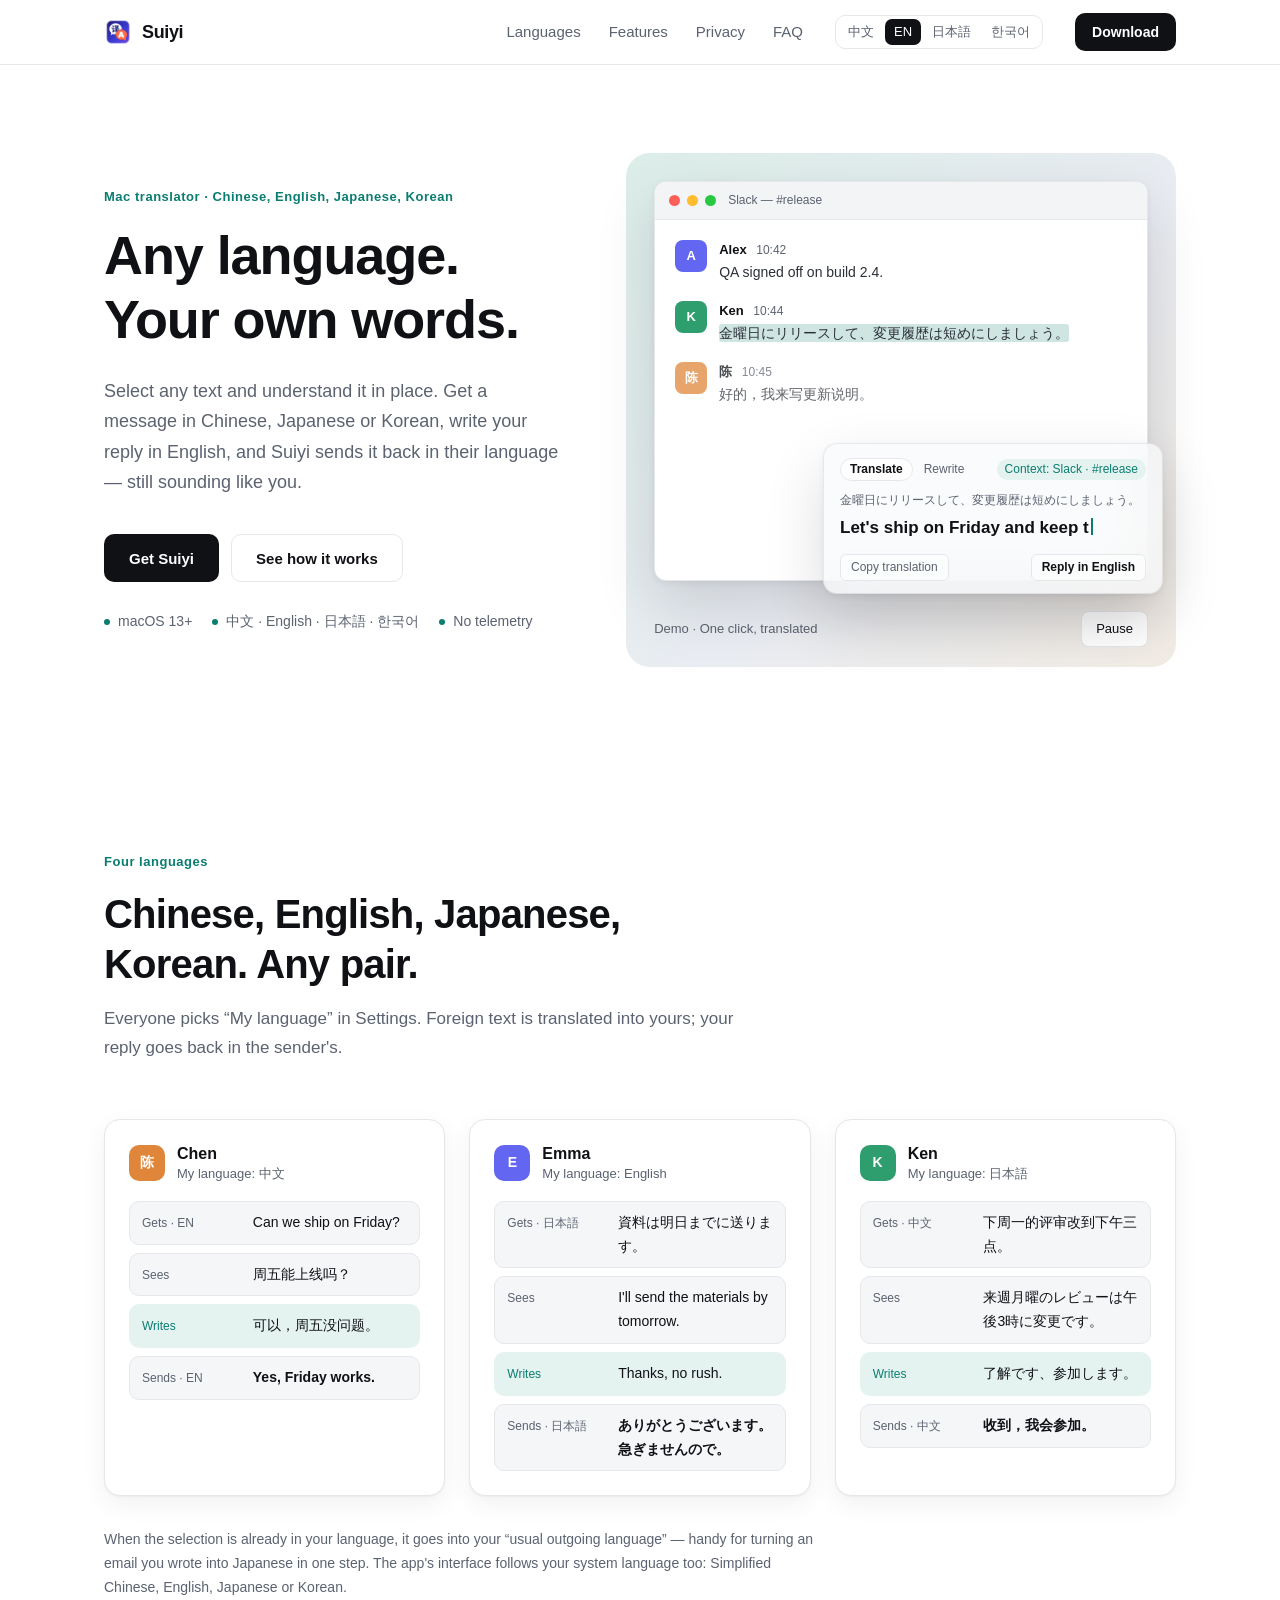
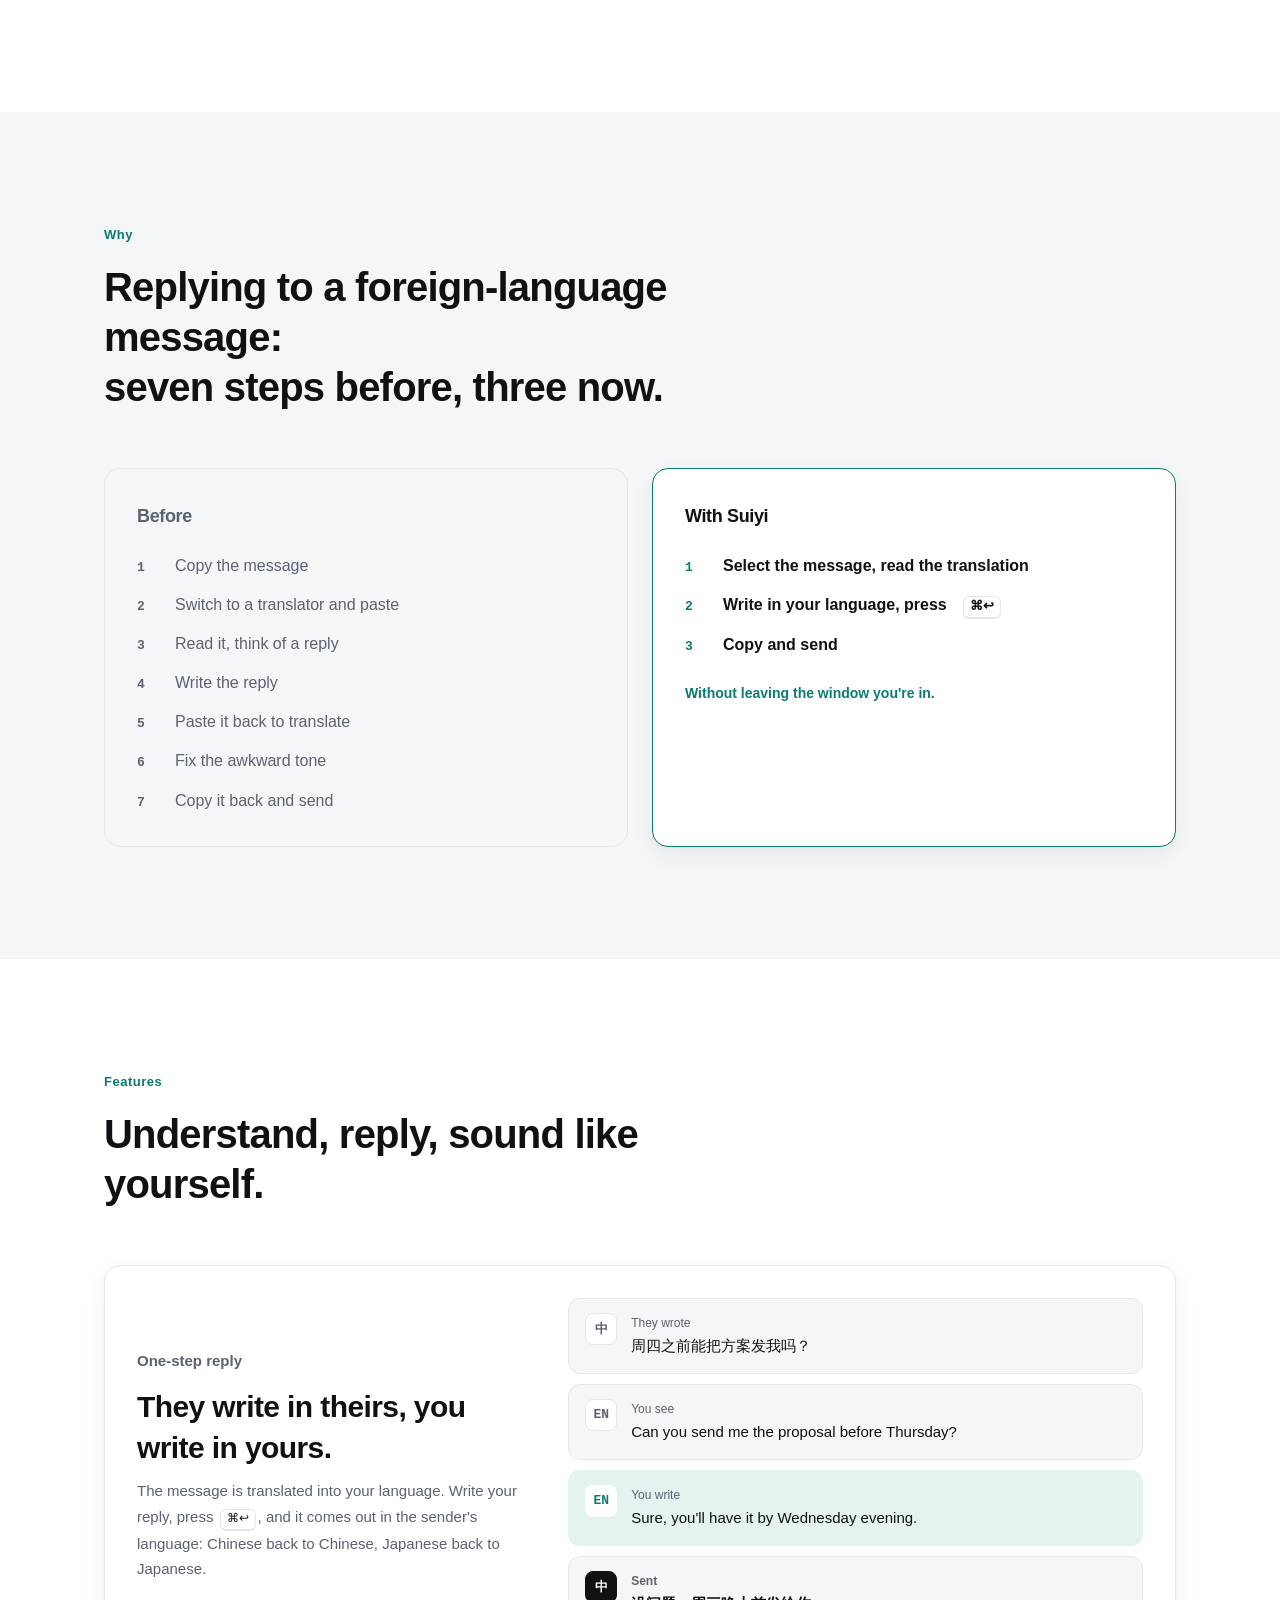
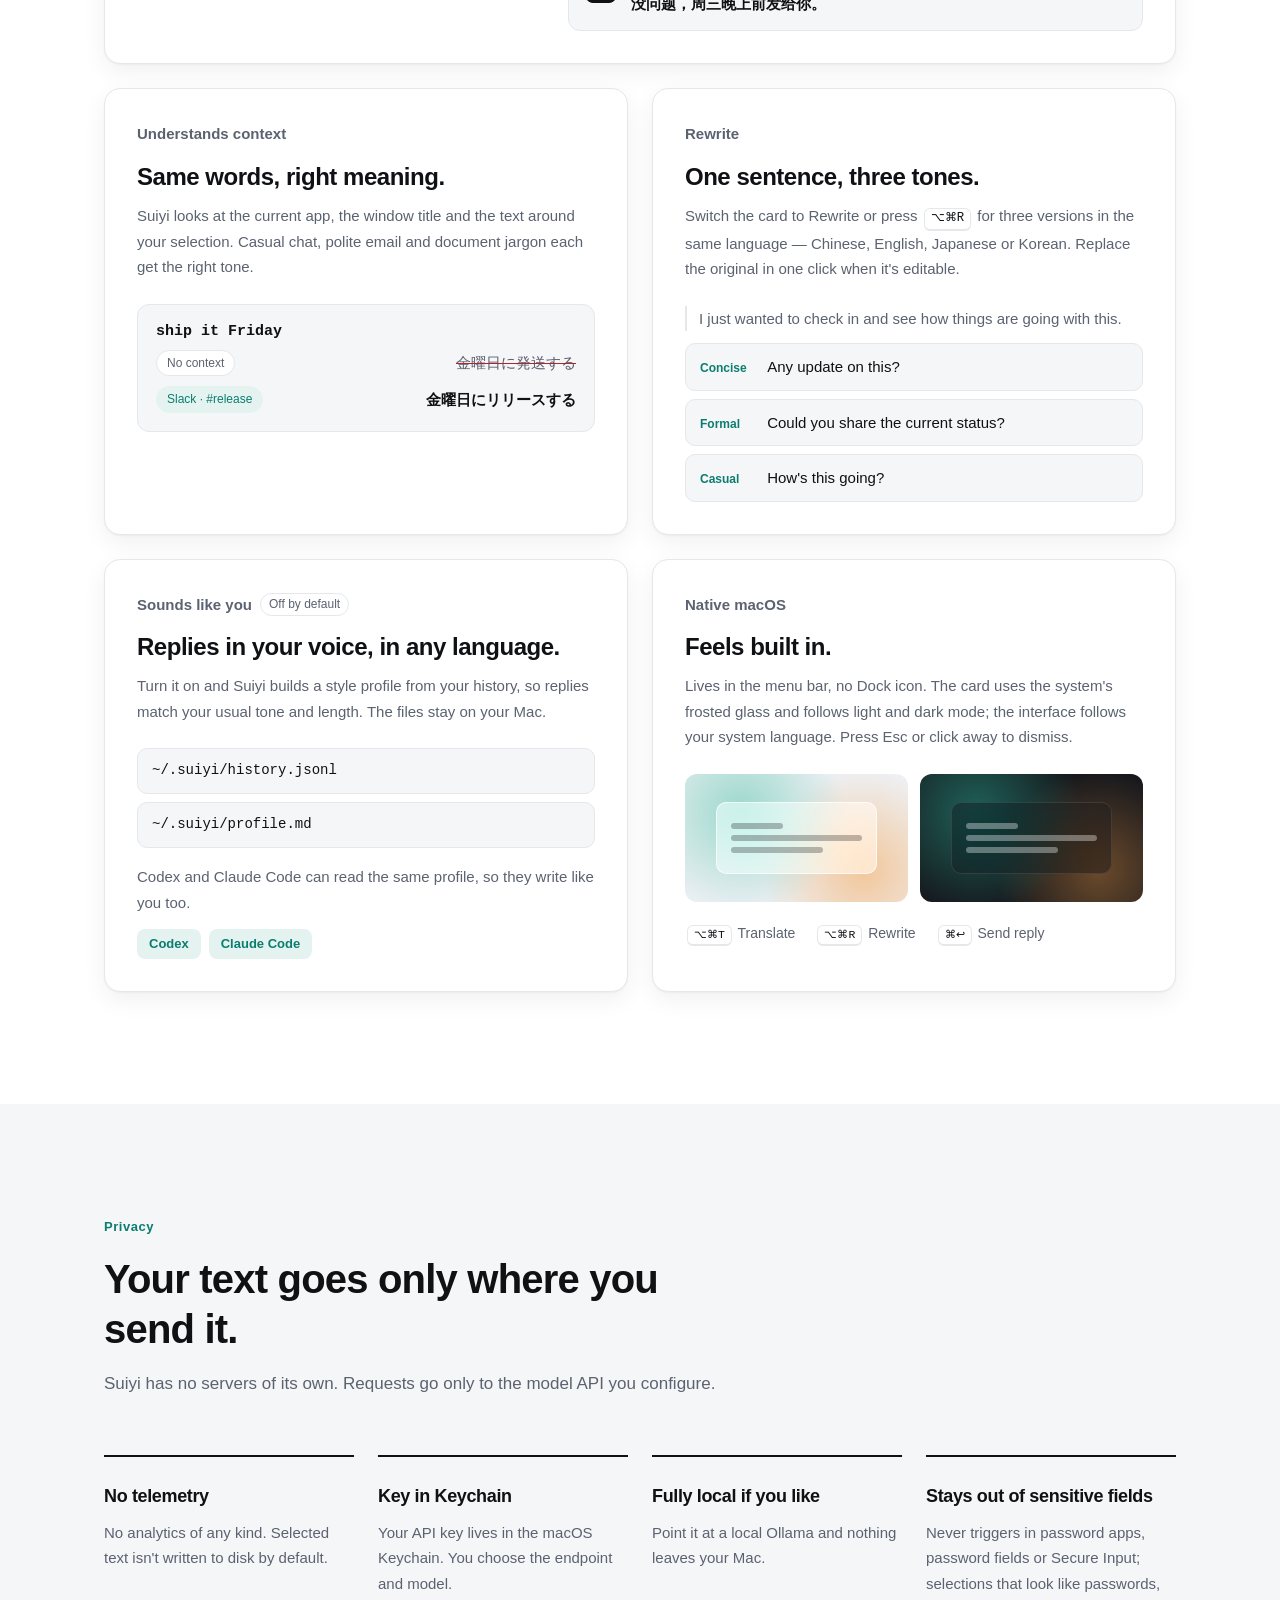
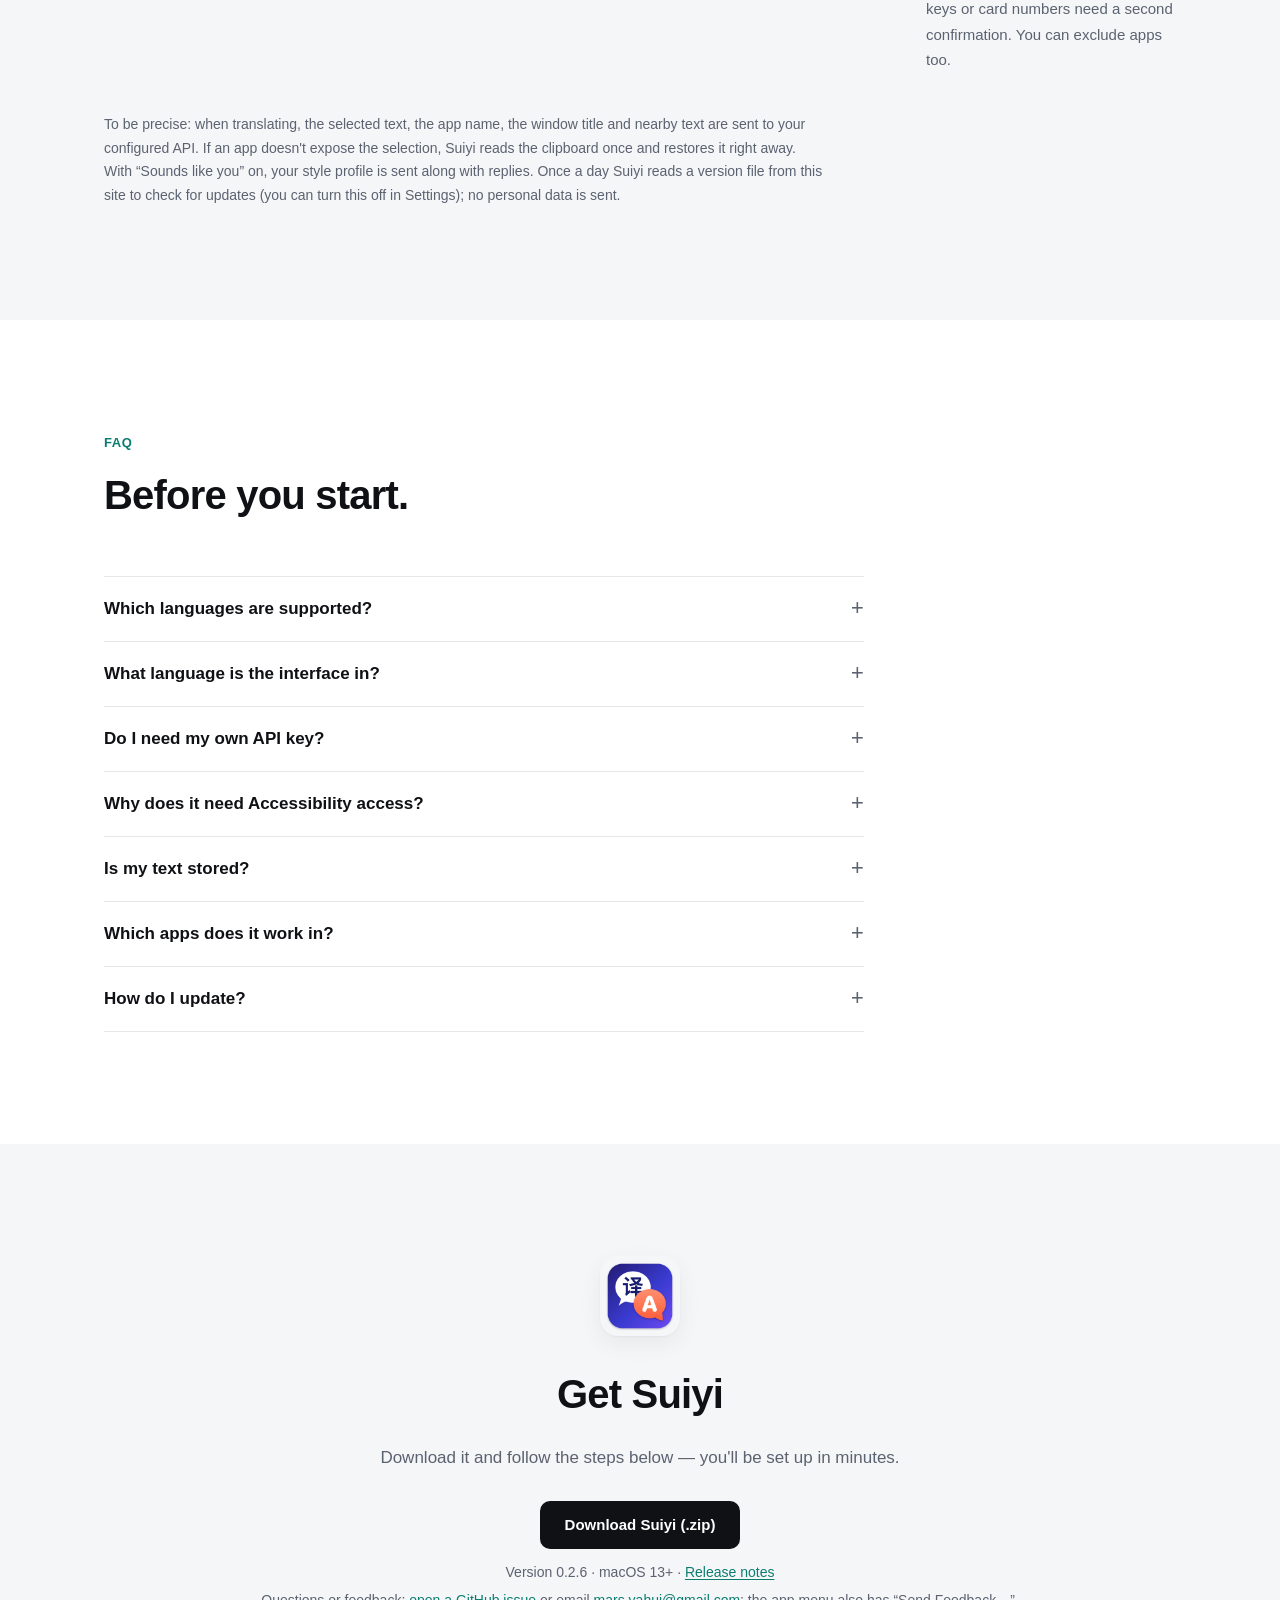
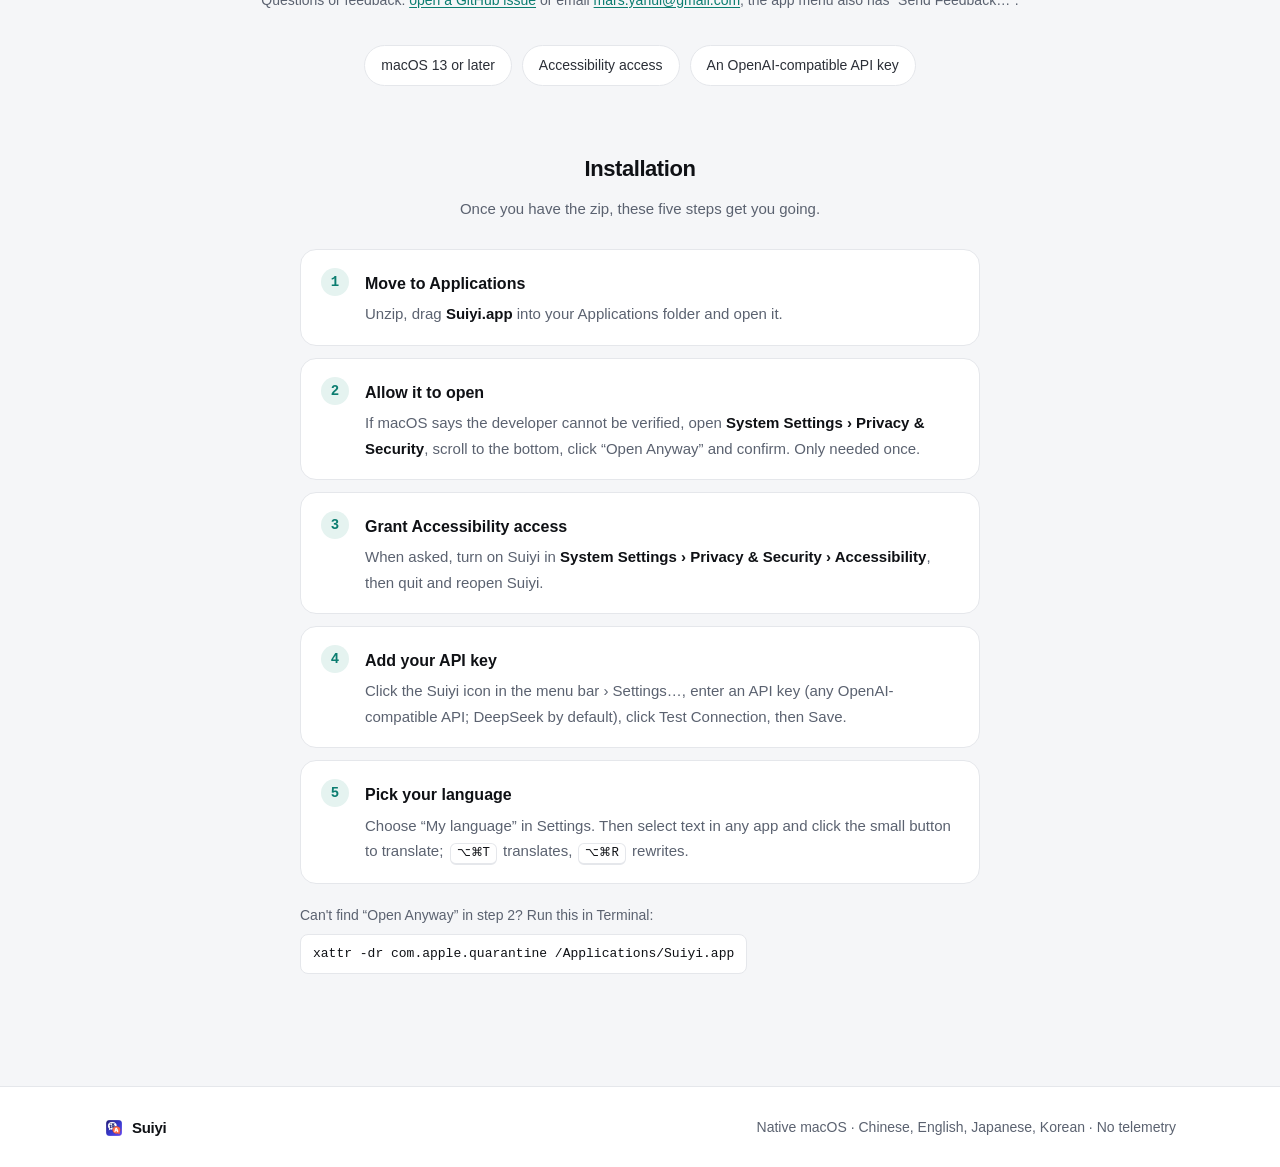
==== index.html @ 26861d2a "Merge pull request #13 from mars16881688/release-0.2.6 官网与 latest.json 更新到 0.2.6" ====
<!doctype html>
<html lang="zh-CN">
<head>
  <meta charset="utf-8">
  <meta name="viewport" content="width=device-width, initial-scale=1">
  <script>
    // 首次访问按浏览器语言跳转；手动选过语言后不再跳转。
    (function () {
      try {
        if (localStorage.getItem('suiyi-lang')) return;
        var lang = ((navigator.languages && navigator.languages[0]) || navigator.language || '').toLowerCase();
        if (!lang || lang.indexOf('zh') === 0) return;
        location.replace(lang.indexOf('ja') === 0 ? 'ja/' : lang.indexOf('ko') === 0 ? 'ko/' : 'en/');
      } catch (e) {}
    })();
  </script>
  <meta name="color-scheme" content="light dark">
  <meta name="theme-color" content="#ffffff" media="(prefers-color-scheme: light)">
  <meta name="theme-color" content="#0c0d10" media="(prefers-color-scheme: dark)">
  <title>随译 — Mac 全局翻译助手，中英日韩互译</title>
  <meta name="description" content="随译是 Mac 全局翻译助手，住在菜单栏。中英日韩任意两两互译：选中任何文字就地看懂；收到外语消息，用母语写回复，译回对方的语言，语气像你。无遥测。">
  <link rel="alternate" hreflang="zh-CN" href="https://mars16881688.github.io/fanyi-site/">
  <link rel="alternate" hreflang="en" href="https://mars16881688.github.io/fanyi-site/en/">
  <link rel="alternate" hreflang="ja" href="https://mars16881688.github.io/fanyi-site/ja/">
  <link rel="alternate" hreflang="ko" href="https://mars16881688.github.io/fanyi-site/ko/">
  <link rel="alternate" hreflang="x-default" href="https://mars16881688.github.io/fanyi-site/">
  <meta property="og:type" content="website">
  <meta property="og:locale" content="zh_CN">
  <meta property="og:title" content="随译 — Mac 全局翻译助手">
  <meta property="og:description" content="中英日韩两两互译。用母语读，用母语回，语气像你。原生 macOS，无遥测。">
  <meta property="og:url" content="https://mars16881688.github.io/fanyi-site/">
  <meta property="og:image" content="https://mars16881688.github.io/fanyi-site/assets/icon-512.png">
  <link rel="icon" type="image/png" href="assets/favicon-64.png">
  <link rel="apple-touch-icon" href="assets/apple-touch-icon.png">
  <link rel="stylesheet" href="styles.css">
  <script src="main.js" defer></script>
</head>
<body>
  <a class="skip-link" href="#main">跳到正文</a>

  <header class="site-header">
    <nav class="container nav" aria-label="主导航">
      <a class="brand" href="#top"><img src="assets/favicon-64.png" width="28" height="28" alt=""><span>随译</span></a>
      <div class="nav-links">
        <a href="#languages">语言</a>
        <a href="#features">功能</a>
        <a href="#privacy">隐私</a>
        <a href="#faq">问答</a>
      </div>
      <div class="lang-switch" aria-label="语言">
        <a href="./" lang="zh-CN" data-lang="zh" aria-current="page">中文</a>
        <a href="en/" lang="en" data-lang="en">EN</a>
        <a href="ja/" lang="ja" data-lang="ja">日本語</a>
        <a href="ko/" lang="ko" data-lang="ko">한국어</a>
      </div>
      <a class="btn btn-primary btn-sm" href="#get">下载</a>
    </nav>
  </header>

  <main id="main">
    <!-- 首屏 -->
    <section class="hero" id="top" aria-labelledby="hero-title">
      <div class="container hero-grid">
        <div class="hero-copy">
          <p class="eyebrow">Mac 全局翻译助手 · 中英日韩互译</p>
          <h1 id="hero-title"><span class="line">外语的工作，</span><span class="line">用母语完成。</span></h1>
          <p class="lede">选中任何文字，就地看懂。收到英文或日文消息，用中文写回复，随译译回对方的语言，语气还像你。</p>
          <div class="hero-actions">
            <a class="btn btn-primary" href="#get">获取随译</a>
            <a class="btn btn-ghost" href="#languages">看看怎么互译</a>
          </div>
          <ul class="hero-meta" aria-label="基本信息">
            <li>macOS 13+</li>
            <li>中文 · English · 日本語 · 한국어</li>
            <li>无遥测</li>
          </ul>
        </div>

        <figure class="hero-visual">
          <div class="mac" id="demo" data-stage="4" role="img"
               data-status="示意动画" data-static="示意图" data-pause="暂停" data-play="播放"
               data-pause-label="暂停示意动画" data-play-label="播放示意动画"
               data-stages="选中前|选中英文句子|出现随译按钮|点一下，直接翻译|完成"
               aria-label="示意：在 Slack 里选中英文句子 Let's ship it Friday，旁边出现随译按钮，弹出毛玻璃窗口，参考 #release 频道上下文，译为「周五上线吧，更新日志写短一点。」">
            <div class="mac-bar" aria-hidden="true">
              <span class="lights"><i></i><i></i><i></i></span>
              <span class="mac-title">Slack — #release</span>
            </div>
            <div class="mac-body" aria-hidden="true">
              <div class="msg">
                <span class="avatar a1">A</span>
                <div><p class="msg-name">Alex <time>10:42</time></p><p>QA signed off on build 2.4.</p></div>
              </div>
              <div class="msg">
                <span class="avatar a2">J</span>
                <div><p class="msg-name">Jordan <time>10:44</time></p><p><mark class="sel">Let's ship it Friday and keep the changelog short.</mark></p></div>
              </div>
              <div class="msg msg-faint">
                <span class="avatar a3">K</span>
                <div><p class="msg-name">Ken <time>10:45</time></p><p>了解です。リリースノートを書きます。</p></div>
              </div>

              <div class="pill"><span class="pill-mark"><svg viewBox="0 0 16 16" width="13" height="13" aria-hidden="true"><path d="M3 3.5h10a1.5 1.5 0 0 1 1.5 1.5v5A1.5 1.5 0 0 1 13 11.5H8l-3 2.5v-2.5H3A1.5 1.5 0 0 1 1.5 10V5A1.5 1.5 0 0 1 3 3.5Z" fill="currentColor"/></svg></span></div>

              <div class="pop">
                <div class="pop-head">
                  <span class="pop-tabs"><b>翻译</b><span>改写</span></span>
                  <span class="pop-ctx">参考：Slack · #release</span>
                </div>
                <p class="pop-src">Let's ship it Friday and keep the changelog short.</p>
                <p class="pop-out"><span id="demo-text">周五上线吧，更新日志写短一点。</span><span class="caret"></span></p>
                <div class="pop-actions"><span>复制译文</span><span class="pop-reply">用中文回复</span></div>
              </div>
            </div>
          </div>
          <figcaption class="demo-bar">
            <span class="demo-status" id="demo-status">示意动画</span>
            <button class="demo-toggle" id="demo-toggle" type="button" hidden>暂停</button>
          </figcaption>
        </figure>
      </div>
    </section>

    <!-- 语言 -->
    <section class="section" id="languages" aria-labelledby="languages-title">
      <div class="container">
        <div class="section-head">
          <p class="eyebrow">四种语言</p>
          <h2 id="languages-title">中英日韩，两两互译。</h2>
          <p class="section-sub">每个人在设置里选「我的语言」。外语一律译成你的语言；回复时，再译回对方的语言。</p>
        </div>
        <ul class="people">
          <li class="person">
            <div class="person-head"><span class="avatar a2">陈</span><div><p class="person-name">陈</p><p class="person-lang">我的语言：中文</p></div></div>
            <ol class="flow-list">
              <li><span class="k">收到 · EN</span><span class="v" lang="en">Can we ship on Friday?</span></li>
              <li><span class="k">看到</span><span class="v">周五能上线吗？</span></li>
              <li class="mine"><span class="k">我写</span><span class="v">可以，周五没问题。</span></li>
              <li class="out"><span class="k">发出 · EN</span><span class="v" lang="en">Yes, Friday works.</span></li>
            </ol>
          </li>
          <li class="person">
            <div class="person-head"><span class="avatar a1">E</span><div><p class="person-name">Emma</p><p class="person-lang">我的语言：English</p></div></div>
            <ol class="flow-list">
              <li><span class="k">收到 · 日本語</span><span class="v" lang="ja">資料は明日までに送ります。</span></li>
              <li><span class="k">看到</span><span class="v" lang="en">I'll send the materials by tomorrow.</span></li>
              <li class="mine"><span class="k">我写</span><span class="v" lang="en">Thanks, no rush.</span></li>
              <li class="out"><span class="k">发出 · 日本語</span><span class="v" lang="ja">ありがとうございます。急ぎませんので。</span></li>
            </ol>
          </li>
          <li class="person">
            <div class="person-head"><span class="avatar a3">K</span><div><p class="person-name">Ken</p><p class="person-lang">我的语言：日本語</p></div></div>
            <ol class="flow-list">
              <li><span class="k">收到 · 中文</span><span class="v">下周一的评审改到下午三点。</span></li>
              <li><span class="k">看到</span><span class="v" lang="ja">来週月曜のレビューは午後3時に変更です。</span></li>
              <li class="mine"><span class="k">我写</span><span class="v" lang="ja">了解です、参加します。</span></li>
              <li class="out"><span class="k">发出 · 中文</span><span class="v">收到，我会参加。</span></li>
            </ol>
          </li>
        </ul>
        <p class="fineprint">选中的已经是你的语言时，译成你的「常用对外语言」，比如中文写好的邮件一键译成英文。界面同样跟随系统，支持简体中文、English、日本語、한국어。</p>
      </div>
    </section>

    <!-- 为什么：前后对比 -->
    <section class="section section-alt" id="why" aria-labelledby="why-title">
      <div class="container">
        <div class="section-head">
          <p class="eyebrow">为什么</p>
          <h2 id="why-title">回一条外语消息，<br>以前七步，现在三步。</h2>
        </div>
        <div class="compare">
          <div class="compare-col compare-before">
            <h3>以前</h3>
            <ol>
              <li>复制原文</li>
              <li>切到翻译网页，粘贴</li>
              <li>读译文，想怎么回</li>
              <li>写好中文</li>
              <li>再贴进去译成对方的语言</li>
              <li>改掉生硬的语气</li>
              <li>复制回去，发送</li>
            </ol>
          </div>
          <div class="compare-col compare-after">
            <h3>用随译</h3>
            <ol>
              <li>选中原文，读译文</li>
              <li>用中文写回复，按 <kbd>⌘↩</kbd></li>
              <li>复制，发送</li>
            </ol>
            <p class="compare-note">全程不离开当前窗口。</p>
          </div>
        </div>
      </div>
    </section>

    <!-- 功能 -->
    <section class="section" id="features" aria-labelledby="features-title">
      <div class="container">
        <div class="section-head">
          <p class="eyebrow">功能</p>
          <h2 id="features-title">看懂、回复、写得像你。</h2>
        </div>

        <!-- 一键回复 -->
        <article class="feature feature-wide">
          <div class="feature-text">
            <p class="tag">一键回复</p>
            <h3>对方写外语，你写中文。</h3>
            <p>外语消息先译成中文。你用中文写回复，按 <kbd>⌘↩</kbd>，译回对方的语言：英文消息回英文，日文消息回日文。</p>
          </div>
          <div class="reply-flow" aria-label="一键回复流程示例">
            <div class="rf-row"><span class="rf-lang">JA</span><p><span class="rf-label">对方</span><span lang="ja">明日の打ち合わせ、15時からに変更できますか？</span></p></div>
            <div class="rf-row"><span class="rf-lang">中</span><p><span class="rf-label">译文</span>明天的会可以改到下午三点吗？</p></div>
            <div class="rf-row rf-me"><span class="rf-lang">中</span><p><span class="rf-label">我写</span>可以，三点见。</p></div>
            <div class="rf-row rf-out"><span class="rf-lang">JA</span><p><span class="rf-label">发出</span><span lang="ja">大丈夫です。15時にお会いしましょう。</span></p></div>
          </div>
        </article>

        <div class="feature-grid">
          <!-- 上下文 -->
          <article class="feature">
            <p class="tag">懂上下文</p>
            <h3>同一个词，按场景译。</h3>
            <p>翻译时参考当前 App、窗口标题和选中文字前后的内容。聊天里的口语、邮件里的客套、文档里的术语，各按各的译。</p>
            <div class="ctx" aria-label="上下文翻译示例">
              <p class="ctx-src">ship it Friday</p>
              <div class="ctx-row"><span class="ctx-chip">无上下文</span><span class="ctx-bad">周五把它运走</span></div>
              <div class="ctx-row"><span class="ctx-chip ctx-on">Slack · #release</span><span class="ctx-good">周五上线</span></div>
            </div>
          </article>

          <!-- 改写 -->
          <article class="feature">
            <p class="tag">改写</p>
            <h3>一句话，三种口吻。</h3>
            <p>在卡片顶部切到「改写」或按 <kbd>⌥⌘R</kbd>，同语言给出三个版本，中英日韩都行。原文可编辑时，一键替换。</p>
            <p class="rw-src">我想问一下这个事情现在进展怎么样了。</p>
            <ul class="rewrite" aria-label="三个改写版本">
              <li><span>简洁</span>这件事进展如何？</li>
              <li><span>正式</span>请问该事项目前进展如何？</li>
              <li><span>口语</span>那件事现在咋样了？</li>
            </ul>
          </article>

          <!-- 个人风格 -->
          <article class="feature">
            <p class="tag">像你写的 <span class="badge">默认关闭</span></p>
            <h3>发出去的回复，也是你的口吻。</h3>
            <p>主动开启后，随译从你的历史里整理出一份风格档案，回复贴近你平时的语气和长度。文件只存在本机。</p>
            <div class="files" aria-label="本机文件">
              <code>~/.suiyi/history.jsonl</code>
              <code>~/.suiyi/profile.md</code>
            </div>
            <p class="agents-note">Codex 和 Claude Code 也能读取这份档案，代你写作时同样像你。</p>
            <div class="agents"><span>Codex</span><span>Claude Code</span></div>
          </article>

          <!-- 原生 -->
          <article class="feature">
            <p class="tag">原生 macOS</p>
            <h3>像系统自带的一样。</h3>
            <p>只住在菜单栏，没有 Dock 图标。弹窗用系统毛玻璃，跟随浅色、深色；界面跟随系统语言。不用时按 Esc 或点外面就收起。</p>
            <div class="glass-duo" aria-hidden="true">
              <div class="glass-sample gs-light"><div class="gs-card"><i></i><i></i><i></i></div></div>
              <div class="glass-sample gs-dark"><div class="gs-card"><i></i><i></i><i></i></div></div>
            </div>
            <ul class="keys" aria-label="快捷键">
              <li><kbd>⌥⌘T</kbd> 翻译</li>
              <li><kbd>⌥⌘R</kbd> 改写</li>
              <li><kbd>⌘↩</kbd> 生成回复</li>
            </ul>
          </article>
        </div>
      </div>
    </section>

    <!-- 隐私 -->
    <section class="section section-alt" id="privacy" aria-labelledby="privacy-title">
      <div class="container">
        <div class="section-head">
          <p class="eyebrow">隐私</p>
          <h2 id="privacy-title">你的文字，只去你选的地方。</h2>
          <p class="section-sub">随译没有自己的服务器。请求只发往你配置的模型接口。</p>
        </div>
        <ul class="privacy">
          <li><h3>无遥测</h3><p>不收集任何统计数据。默认不把选中文字写入磁盘。</p></li>
          <li><h3>Key 在钥匙串</h3><p>API Key 存在 macOS 钥匙串，接口和模型由你决定。</p></li>
          <li><h3>可以全在本机</h3><p>接本地 Ollama，请求不出你的 Mac。</p></li>
          <li><h3>敏感处不触发</h3><p>密码类应用、密码框和安全输入状态下不弹出；选中内容像密码、密钥或卡号时，要再确认一次才发送。也可按 App 排除。</p></li>
        </ul>
        <p class="fineprint">说清楚：翻译时，选中文字、当前 App 名、窗口标题和附近文字会发送到你配置的接口。少数 App 不提供选中文字时，随译会临时读一次剪贴板，随即恢复原内容。开启「像你写的」后，风格档案会随回复请求一起发送。随译每天读取一次本站的版本文件来检查更新（可在设置里关闭），不发送任何个人数据。</p>
      </div>
    </section>

    <!-- 问答 -->
    <section class="section" id="faq" aria-labelledby="faq-title">
      <div class="container">
        <div class="section-head">
          <p class="eyebrow">问答</p>
          <h2 id="faq-title">用之前，你可能想知道。</h2>
        </div>
        <div class="faq">
          <details>
            <summary>支持哪些语言？</summary>
            <p>中文、英文、日文、韩文任意两两互译。在设置里选「我的语言」：外语译成你的语言，你的语言译成「常用对外语言」，回复译回对方的语言。法文、德文等其他语言也能译成你的语言。</p>
          </details>
          <details>
            <summary>界面是什么语言？</summary>
            <p>跟随 macOS 系统语言，支持简体中文、English、日本語、한국어；其他系统语言显示英文。</p>
          </details>
          <details>
            <summary>需要自己的 API Key 吗？</summary>
            <p>需要。任何 OpenAI 兼容接口都行，默认 DeepSeek，也可以用 OpenAI、OpenRouter 或本地 Ollama。调用费用由你的服务商按量收取。</p>
          </details>
          <details>
            <summary>为什么要辅助功能权限？</summary>
            <p>读取你选中的文字、把改写结果替换回原位置，都需要这个 macOS 系统权限。没有它，随译无法工作。</p>
          </details>
          <details>
            <summary>我的文字会被保存吗？</summary>
            <p>默认不会。只有主动开启「像你写的」，历史和风格档案才会保存在本机 <code>~/.suiyi</code>，随时可以删除。</p>
          </details>
          <details>
            <summary>哪些 App 里能用？</summary>
            <p>大多数能选中文字的 App 都能用，包括浏览器、Slack、钉钉和邮件。终端和代码编辑器里常有密钥，默认不启用，需要时在 设置 › 安全 中打开。不想触发的 App 可以在设置里排除。</p>
          </details>
          <details>
            <summary>怎么更新？</summary>
            <p>有新版本时随译会提示，点「立即更新」即可：自动下载、校验签名后替换并重新打开，设置和授权都会保留。也可以在菜单里点「检查更新…」。0.2.4 及更早的版本需要先手动下载一次 0.2.5。</p>
          </details>
        </div>
      </div>
    </section>

    <!-- 获取 -->
    <section class="section section-alt get" id="get" aria-labelledby="get-title">
      <div class="container get-inner">
        <img class="get-icon" src="assets/icon-512.png" width="80" height="80" alt="随译应用图标">
        <h2 id="get-title">获取随译</h2>
        <p class="section-sub">下载后照下面的步骤安装，几分钟就能用上。</p>
        <a class="btn btn-primary get-mail" href="https://github.com/mars16881688/fanyi-site/releases/latest/download/Suiyi.zip">下载随译（.zip）</a>
        <p class="get-meta">版本 0.2.6 · macOS 13+ · <a href="https://github.com/mars16881688/fanyi-site/releases/latest">更新说明</a></p>
        <p class="get-meta">问题和建议：<a href="https://github.com/mars16881688/fanyi-site/issues/new?template=feedback.md">在 GitHub 提交反馈</a> 或发邮件 <a href="mailto:mars.yahui@gmail.com?subject=%E9%9A%8F%E8%AF%91%E5%8F%8D%E9%A6%88">mars.yahui@gmail.com</a>；App 菜单里也有「反馈…」。</p>
        <ul class="reqs" aria-label="使用要求">
          <li>macOS 13 或更高</li>
          <li>授予辅助功能权限</li>
          <li>自备 OpenAI 兼容 API Key</li>
        </ul>
        <div class="install" id="install">
          <h3>安装步骤</h3>
          <p class="install-sub">下载压缩包后，照着做一遍就能用。</p>
          <ol class="install-steps">
            <li><span class="step-n">1</span><div><h4>拖进「应用程序」</h4><p>解压后把 <b>Suiyi.app</b> 拖进「应用程序」文件夹，双击打开。</p></div></li>
            <li><span class="step-n">2</span><div><h4>允许打开</h4><p>系统提示「无法验证开发者」时，打开 <b>系统设置 › 隐私与安全性</b>，滚动到底部点「仍要打开」，再确认一次。只需做一次。</p></div></li>
            <li><span class="step-n">3</span><div><h4>授予辅助功能权限</h4><p>按提示打开 <b>系统设置 › 隐私与安全性 › 辅助功能</b> 里的「随译」，然后退出随译再打开一次。</p></div></li>
            <li><span class="step-n">4</span><div><h4>填写 API Key</h4><p>点菜单栏的随译图标 › 设置…，填写 API Key（任意 OpenAI 兼容接口，默认 DeepSeek），点「测试连接」，再点「保存」。</p></div></li>
            <li><span class="step-n">5</span><div><h4>选择我的语言</h4><p>在设置里选「我的语言」。之后在任何 App 里选中文字，点旁边的小按钮即可翻译；<kbd>⌥⌘T</kbd> 翻译，<kbd>⌥⌘R</kbd> 改写。</p></div></li>
          </ol>
          <p class="install-fallback">第 2 步找不到「仍要打开」？在「终端」运行：<br><code>xattr -dr com.apple.quarantine /Applications/Suiyi.app</code></p>
        </div>
      </div>
    </section>
  </main>

  <footer class="site-footer">
    <div class="container footer-inner">
      <span class="brand brand-sm"><img src="assets/favicon-64.png" width="20" height="20" alt="">随译</span>
      <span>原生 macOS · 中英日韩互译 · 无遥测</span>
    </div>
  </footer>
</body>
</html>
---- styles.css ----
/* ---------- Tokens ---------- */
:root {
  --bg: #ffffff;
  --bg-alt: #f5f6f8;
  --card: #ffffff;
  --ink: #0f1115;
  --text: #2b2f37;
  --muted: #5b6270;
  --line: #e5e7eb;
  --accent: #0b7d70;
  --accent-ink: #ffffff;
  --accent-soft: #e5f3f0;
  --mark: rgba(11, 125, 112, 0.2);
  --danger: #b4232c;
  --shadow: 0 1px 2px rgba(15, 17, 21, 0.04), 0 8px 24px rgba(15, 17, 21, 0.06);
  --shadow-lg: 0 2px 6px rgba(15, 17, 21, 0.06), 0 24px 60px rgba(15, 17, 21, 0.14);

  /* 演示窗口 */
  --win: #ffffff;
  --win-bar: #f3f4f6;
  --wall: linear-gradient(135deg, #dceee9 0%, #e9ecf2 55%, #f1ebe3 100%);
  --glass: rgba(248, 249, 251, 0.7);
  --glass-line: rgba(15, 17, 21, 0.08);

  --radius: 16px;
  --font: -apple-system, BlinkMacSystemFont, "SF Pro Text", "PingFang SC", "Hiragino Sans GB", "Microsoft YaHei", "Noto Sans SC", sans-serif;
  --mono: "SF Mono", ui-monospace, Menlo, Consolas, monospace;
  color-scheme: light dark;
}

@media (prefers-color-scheme: dark) {
  :root {
    --bg: #0c0d10;
    --bg-alt: #121419;
    --card: #16181d;
    --ink: #f4f5f7;
    --text: #d6d9df;
    --muted: #9ba2ae;
    --line: #262a31;
    --accent: #36c7b1;
    --accent-ink: #04201c;
    --accent-soft: rgba(54, 199, 177, 0.12);
    --mark: rgba(54, 199, 177, 0.28);
    --danger: #ff8a8f;
    --shadow: 0 1px 2px rgba(0, 0, 0, 0.3), 0 8px 24px rgba(0, 0, 0, 0.25);
    --shadow-lg: 0 2px 6px rgba(0, 0, 0, 0.4), 0 24px 60px rgba(0, 0, 0, 0.5);

    --win: #1b1d22;
    --win-bar: #23262c;
    --wall: linear-gradient(135deg, #0f2a27 0%, #171a22 55%, #251f1a 100%);
    --glass: rgba(40, 43, 50, 0.66);
    --glass-line: rgba(255, 255, 255, 0.12);
  }
}

/* ---------- Base ---------- */
*, *::before, *::after { box-sizing: border-box; }
html { scroll-behavior: smooth; scroll-padding-top: 72px; -webkit-text-size-adjust: 100%; }
body {
  margin: 0;
  font: 16px/1.7 var(--font);
  color: var(--text);
  background: var(--bg);
  -webkit-font-smoothing: antialiased;
}
h1, h2, h3, p, figure, ul, ol { margin: 0; }
ul, ol { padding: 0; list-style: none; }
img { display: block; max-width: 100%; height: auto; }
a { color: inherit; text-decoration: none; }
h1, h2, h3 { color: var(--ink); font-weight: 700; letter-spacing: -0.02em; }
code, kbd { font-family: var(--mono); }
kbd {
  display: inline-block;
  font-size: 0.82em;
  line-height: 1.4;
  padding: 1px 6px;
  margin: 0 2px;
  border: 1px solid var(--line);
  border-bottom-width: 2px;
  border-radius: 6px;
  background: var(--card);
  color: var(--ink);
  white-space: nowrap;
}
:focus-visible { outline: 2px solid var(--accent); outline-offset: 3px; border-radius: 6px; }

.container { width: 100%; max-width: 1120px; margin: 0 auto; padding: 0 24px; }
.skip-link {
  position: absolute; left: 16px; top: -60px; z-index: 100;
  padding: 8px 16px; border-radius: 8px;
  background: var(--ink); color: var(--bg);
}
.skip-link:focus { top: 12px; }

.eyebrow {
  font-size: 13px; font-weight: 600; letter-spacing: 0.04em;
  color: var(--accent); margin-bottom: 16px;
}

/* ---------- Buttons ---------- */
.btn {
  display: inline-flex; align-items: center; justify-content: center;
  min-height: 48px; padding: 0 24px;
  border-radius: 10px; border: 1px solid transparent;
  font-size: 15px; font-weight: 600; line-height: 1;
  transition: background-color .15s, border-color .15s, color .15s;
}
.btn-sm { min-height: 38px; padding: 0 16px; font-size: 14px; }
.btn-primary { background: var(--ink); color: var(--bg); }
.btn-primary:hover { background: var(--accent); color: var(--accent-ink); }
.btn-ghost { border-color: var(--line); color: var(--ink); background: var(--card); }
.btn-ghost:hover { border-color: var(--muted); }

/* ---------- Header ---------- */
.site-header {
  position: sticky; top: 0; z-index: 50;
  background: color-mix(in srgb, var(--bg) 82%, transparent);
  -webkit-backdrop-filter: saturate(180%) blur(16px);
  backdrop-filter: saturate(180%) blur(16px);
  border-bottom: 1px solid var(--line);
}
.nav { display: flex; align-items: center; gap: 32px; height: 64px; }
.brand { display: inline-flex; align-items: center; gap: 10px; font-weight: 700; font-size: 18px; color: var(--ink); letter-spacing: -0.02em; }
.brand img { border-radius: 7px; }
.nav-links { display: flex; gap: 28px; margin-left: auto; font-size: 15px; color: var(--muted); }
.lang-switch { display: flex; gap: 2px; padding: 3px; border: 1px solid var(--line); border-radius: 10px; font-size: 13px; }
.lang-switch a { padding: 3px 9px; border-radius: 7px; color: var(--muted); line-height: 1.6; }
.lang-switch a:hover { color: var(--ink); }
.lang-switch a[aria-current="page"] { background: var(--ink); color: var(--bg); }
.nav-links a { padding: 8px 0; }
.nav-links a:hover { color: var(--ink); }

/* ---------- Hero ---------- */
.hero { padding: 88px 0 72px; }
.hero-grid { display: grid; grid-template-columns: minmax(0, 5fr) minmax(0, 6fr); gap: 64px; align-items: center; }
.hero h1 { font-size: clamp(36px, 4.4vw, 54px); line-height: 1.18; }
.hero h1 .line { display: block; white-space: nowrap; }
.lede { margin-top: 24px; font-size: 18px; color: var(--muted); max-width: 30em; }
.hero-actions { display: flex; flex-wrap: wrap; gap: 12px; margin-top: 36px; }
.hero-meta { display: flex; flex-wrap: wrap; gap: 8px 20px; margin-top: 28px; font-size: 14px; color: var(--muted); }
.hero-meta li { display: inline-flex; align-items: center; gap: 8px; }
.hero-meta li::before { content: ""; width: 6px; height: 6px; border-radius: 50%; background: var(--accent); }

/* 演示：桌面 + 窗口 */
.hero-visual { padding: 28px 28px 20px; border-radius: 24px; background: var(--wall); }
.mac {
  position: relative;
  border-radius: 12px; background: var(--win);
  box-shadow: var(--shadow-lg);
  border: 1px solid var(--line);
}
.mac-bar { border-radius: 12px 12px 0 0; display: flex; align-items: center; gap: 12px; height: 38px; padding: 0 14px; background: var(--win-bar); border-bottom: 1px solid var(--line); }
.lights { display: flex; gap: 7px; }
.lights i { width: 11px; height: 11px; border-radius: 50%; background: #ff5f57; }
.lights i:nth-child(2) { background: #febc2e; }
.lights i:nth-child(3) { background: #28c840; }
.mac-title { font-size: 12px; color: var(--muted); font-weight: 500; }
.mac-body { position: relative; min-height: 360px; padding: 20px 20px 24px; font-size: 14px; line-height: 1.6; color: var(--text); }
.msg { display: flex; gap: 12px; margin-bottom: 18px; }
.msg p { overflow-wrap: anywhere; }
.msg-faint { opacity: .75; }
.msg-name { font-weight: 700; color: var(--ink); font-size: 13px; }
.msg-name time { font-weight: 400; color: var(--muted); margin-left: 6px; font-size: 12px; }
.avatar { flex: none; width: 32px; height: 32px; border-radius: 8px; display: grid; place-items: center; color: #fff; font-weight: 700; font-size: 13px; }
.a1 { background: #6366f1; }
.a2 { background: #e0863a; }
.a3 { background: #2f9e6e; }
.sel { color: inherit; background: var(--mark); border-radius: 3px; padding: 1px 0; transition: background-color .3s; }

.pill {
  position: absolute; left: 64px; top: 152px;
  display: inline-flex; align-items: center; gap: 8px;
  padding: 4px; border-radius: 999px;
  background: var(--glass); border: 1px solid var(--glass-line);
  -webkit-backdrop-filter: blur(18px) saturate(180%);
  backdrop-filter: blur(18px) saturate(180%);
  box-shadow: var(--shadow);
  font-size: 12px; font-weight: 600; color: var(--ink);
  opacity: 0; transform: translateY(4px) scale(.96);
  transition: opacity .25s, transform .25s;
}
.pill-mark { width: 24px; height: 24px; border-radius: 50%; display: grid; place-items: center; background: var(--accent); color: var(--accent-ink); font-size: 12px; }
.pill-sep { width: 1px; height: 12px; background: var(--line); }

.pop {
  position: absolute; right: -16px; bottom: -14px; width: min(340px, calc(100% - 24px));
  padding: 14px 16px 12px; border-radius: 14px;
  background: var(--glass); border: 1px solid var(--glass-line);
  -webkit-backdrop-filter: blur(24px) saturate(180%);
  backdrop-filter: blur(24px) saturate(180%);
  box-shadow: var(--shadow-lg);
  opacity: 0; transform: translateY(10px);
  transition: opacity .35s, transform .35s;
}
.pop-head { display: flex; flex-wrap: wrap; justify-content: space-between; align-items: center; gap: 4px 8px; font-size: 12px; color: var(--muted); }
.pop-tabs { display: inline-flex; gap: 2px; align-items: center; }
.pop-tabs b, .pop-tabs span { padding: 1px 9px; border-radius: 999px; line-height: 1.6; }
.pop-tabs b { font-weight: 600; color: var(--ink); background: color-mix(in srgb, var(--win) 70%, transparent); border: 1px solid var(--line); }
.pop-tabs span { color: var(--muted); }
.pop-brand { display: inline-flex; align-items: center; gap: 6px; font-weight: 600; color: var(--ink); }
.pop-brand img { border-radius: 4px; }
.pop-ctx { padding: 1px 8px; border-radius: 999px; background: var(--accent-soft); color: var(--accent); font-weight: 500; white-space: nowrap; }
.pop-src { margin-top: 10px; font-size: 12px; color: var(--muted); }
.pop-out { margin-top: 4px; min-height: 1.6em; font-size: 17px; font-weight: 600; color: var(--ink); line-height: 1.5; }
.caret { display: inline-block; width: 2px; height: 1em; margin-left: 2px; vertical-align: -2px; background: var(--accent); opacity: 0; }
.pop-actions { display: flex; gap: 6px; margin-top: 12px; font-size: 12px; color: var(--muted); }
.pop-actions span { padding: 3px 10px; border-radius: 6px; border: 1px solid var(--line); background: color-mix(in srgb, var(--win) 50%, transparent); }
.pop-actions .pop-reply { margin-left: auto; color: var(--ink); font-weight: 600; }

/* 演示阶段：0 空 / 1 选中 / 2 按钮 / 3 弹窗输出 / 4 完成 */
.mac[data-stage="0"] .sel { background: transparent; }
.mac[data-stage="2"] .pill { opacity: 1; transform: none; }
.mac[data-stage="3"] .pop, .mac[data-stage="4"] .pop { opacity: 1; transform: none; }
.mac[data-stage="3"] .caret { opacity: 1; animation: blink 1s steps(1) infinite; }
@keyframes blink { 50% { opacity: 0; } }

.demo-bar { display: flex; justify-content: space-between; align-items: center; gap: 12px; margin-top: 30px; font-size: 13px; color: var(--muted); }
.demo-toggle {
  min-height: 36px; min-width: 64px; padding: 0 14px;
  border-radius: 8px; border: 1px solid var(--line);
  background: var(--card); color: var(--ink);
  font: inherit; font-size: 13px; cursor: pointer;
}
.demo-toggle:hover { border-color: var(--muted); }
.demo-toggle[hidden] { display: none; }

/* ---------- Sections ---------- */
.section { padding: 112px 0; }
.section-alt { background: var(--bg-alt); }
.section-head { max-width: 640px; margin-bottom: 56px; }
.section-head h2 { font-size: clamp(28px, 3.4vw, 40px); line-height: 1.25; }
.section-sub { margin-top: 16px; font-size: 17px; color: var(--muted); }

/* 三语：三个人 */
.people { display: grid; grid-template-columns: repeat(3, minmax(0, 1fr)); gap: 24px; }
.person { padding: 24px; border-radius: var(--radius); background: var(--card); border: 1px solid var(--line); box-shadow: var(--shadow); min-width: 0; }
.person-head { display: flex; align-items: center; gap: 12px; margin-bottom: 18px; }
.person-head .avatar { width: 36px; height: 36px; border-radius: 10px; font-size: 14px; }
.person-name { font-weight: 700; color: var(--ink); line-height: 1.3; }
.person-lang { font-size: 13px; color: var(--muted); line-height: 1.4; }
.flow-list { display: grid; gap: 8px; }
.flow-list li { display: grid; grid-template-columns: 7.2em minmax(0, 1fr); gap: 10px; align-items: baseline; padding: 9px 12px; border-radius: 10px; background: var(--bg-alt); border: 1px solid var(--line); font-size: 14px; }
.flow-list .k { font-size: 12px; color: var(--muted); white-space: nowrap; }
.flow-list .v { color: var(--ink); overflow-wrap: anywhere; }
.flow-list .mine { background: var(--accent-soft); border-color: transparent; }
.flow-list .mine .k { color: var(--accent); }
.flow-list .out .v { font-weight: 600; }
#languages .fineprint { margin-top: 32px; }

/* 前后对比 */
.compare { display: grid; grid-template-columns: repeat(2, minmax(0, 1fr)); gap: 24px; }
.compare-col { padding: 32px; border-radius: var(--radius); border: 1px solid var(--line); }
.compare-col h3 { font-size: 18px; margin-bottom: 20px; }
.compare-col ol { counter-reset: n; display: grid; gap: 12px; }
.compare-col li { counter-increment: n; display: flex; align-items: baseline; gap: 14px; font-size: 16px; }
.compare-col li::before { content: counter(n); flex: none; width: 24px; font: 600 13px var(--mono); }
.compare-before { background: var(--bg-alt); }
.compare-before h3, .compare-before li { color: var(--muted); }
.compare-before li::before { color: var(--muted); }
.compare-after { background: var(--card); box-shadow: var(--shadow); border-color: var(--accent); }
.compare-after li { color: var(--ink); font-weight: 600; }
.compare-after li::before { color: var(--accent); }
.compare-note { margin-top: 24px; font-size: 14px; color: var(--accent); font-weight: 600; }

/* 功能卡 */
.feature {
  padding: 32px; border-radius: var(--radius);
  background: var(--card); border: 1px solid var(--line);
  box-shadow: var(--shadow);
  min-width: 0;
}
.feature h3 { font-size: 24px; line-height: 1.35; margin-bottom: 10px; }
.feature > p, .feature-text > p { font-size: 15px; color: var(--muted); }
.feature > p code { font-size: .9em; color: var(--ink); }
.tag { display: flex; align-items: center; gap: 8px; font-size: 13px; font-weight: 600; color: var(--accent); margin-bottom: 14px; }
.badge { font-size: 12px; font-weight: 500; color: var(--muted); border: 1px solid var(--line); border-radius: 999px; padding: 0 8px; }

.feature-wide { display: grid; grid-template-columns: minmax(0, 4fr) minmax(0, 6fr); gap: 48px; align-items: center; margin-bottom: 24px; }
.feature-wide h3 { font-size: clamp(24px, 2.6vw, 30px); }
.feature-grid { display: grid; grid-template-columns: repeat(2, minmax(0, 1fr)); gap: 24px; }

/* 一键回复流程 */
.reply-flow { display: grid; gap: 10px; }
.rf-row { display: flex; gap: 14px; align-items: flex-start; padding: 14px 16px; border-radius: 12px; background: var(--bg-alt); border: 1px solid var(--line); }
.rf-row p { font-size: 15px; color: var(--ink); overflow-wrap: anywhere; }
.rf-label { display: block; font-size: 12px; color: var(--muted); }
.rf-lang { flex: none; width: 32px; height: 32px; border-radius: 8px; display: grid; place-items: center; font: 600 13px var(--mono); color: var(--muted); border: 1px solid var(--line); background: var(--card); }
.rf-me { background: var(--accent-soft); border-color: transparent; }
.rf-me .rf-lang { color: var(--accent); border-color: transparent; }
.rf-out .rf-lang { background: var(--ink); color: var(--bg); border-color: var(--ink); }
.rf-out p { font-weight: 600; }

/* 上下文 */
.ctx { margin-top: 24px; padding: 18px; border-radius: 12px; background: var(--bg-alt); border: 1px solid var(--line); display: grid; gap: 10px; }
.ctx-src { font: 600 15px var(--mono); color: var(--ink); }
.ctx-row { display: flex; align-items: center; justify-content: space-between; gap: 12px; flex-wrap: wrap; font-size: 15px; }
.ctx-chip { font-size: 12px; padding: 2px 10px; border-radius: 999px; border: 1px solid var(--line); color: var(--muted); background: var(--card); }
.ctx-on { color: var(--accent); background: var(--accent-soft); border-color: transparent; }
.ctx-bad { color: var(--muted); text-decoration: line-through; text-decoration-color: var(--danger); }
.ctx-good { color: var(--ink); font-weight: 600; }

/* 改写 */
.rw-src { margin-top: 24px; font-size: 14px; color: var(--muted); padding-left: 12px; border-left: 2px solid var(--line); }
.rewrite { margin-top: 12px; display: grid; gap: 8px; }
.rewrite li { display: flex; gap: 12px; align-items: baseline; padding: 10px 14px; border-radius: 10px; background: var(--bg-alt); border: 1px solid var(--line); font-size: 15px; color: var(--ink); }
.rewrite li span { flex: none; font-size: 12px; color: var(--accent); font-weight: 600; width: 2.5em; }
html[lang="en"] .rewrite li span { width: 4.6em; }
html[lang="ja"] .rewrite li span { width: 5.6em; }
html[lang="ko"] .rewrite li span { width: 4.8em; }
html[lang="ko"] .hero h1 { font-size: clamp(30px, 3.9vw, 46px); }
html[lang="ko"] .hero h1 .line { white-space: normal; word-break: keep-all; }
html[lang="ko"] { word-break: keep-all; }

/* 毛玻璃样例 */
.glass-duo { display: grid; grid-template-columns: 1fr 1fr; gap: 12px; margin-top: 24px; }
.glass-sample { position: relative; height: 128px; border-radius: 12px; overflow: hidden; display: grid; place-items: center; }
.gs-light { background: radial-gradient(circle at 25% 30%, #9bd8cc, transparent 55%), radial-gradient(circle at 80% 75%, #f2c79b, transparent 50%), #eef0f4; }
.gs-dark { background: radial-gradient(circle at 25% 30%, #1f6158, transparent 55%), radial-gradient(circle at 80% 75%, #6b4a2b, transparent 50%), #15171c; }
.gs-card { width: 72%; padding: 14px; border-radius: 10px; -webkit-backdrop-filter: blur(16px) saturate(180%); backdrop-filter: blur(16px) saturate(180%); }
.gs-light .gs-card { background: rgba(255, 255, 255, .55); border: 1px solid rgba(255, 255, 255, .7); }
.gs-dark .gs-card { background: rgba(30, 32, 38, .55); border: 1px solid rgba(255, 255, 255, .1); }
.gs-card i { display: block; height: 6px; border-radius: 3px; margin: 6px 0; }
.gs-light .gs-card i { background: rgba(15, 17, 21, .28); }
.gs-dark .gs-card i { background: rgba(255, 255, 255, .35); }
.gs-card i:nth-child(1) { width: 40%; }
.gs-card i:nth-child(3) { width: 70%; }

/* 个人风格 */
.files { margin-top: 24px; display: grid; gap: 8px; }
.files code { display: block; padding: 10px 14px; border-radius: 10px; background: var(--bg-alt); border: 1px solid var(--line); font-size: 14px; color: var(--ink); overflow-wrap: anywhere; }
.agents { display: flex; gap: 8px; margin-top: 14px; flex-wrap: wrap; }
.agents span { font-size: 13px; font-weight: 600; padding: 4px 12px; border-radius: 8px; background: var(--accent-soft); color: var(--accent); }

.agents-note { margin-top: 16px; font-size: 14px; color: var(--muted); }
.keys { display: flex; flex-wrap: wrap; gap: 8px 20px; margin-top: 20px; font-size: 14px; color: var(--muted); }

/* 隐私 */
.privacy { display: grid; grid-template-columns: repeat(4, minmax(0, 1fr)); gap: 24px; }
.privacy li { padding: 24px 0 0; border-top: 2px solid var(--ink); }
.privacy h3 { font-size: 18px; margin-bottom: 8px; }
.privacy p { font-size: 15px; color: var(--muted); }
.fineprint { margin-top: 40px; max-width: 720px; font-size: 14px; color: var(--muted); }

/* 问答 */
.faq { max-width: 760px; border-top: 1px solid var(--line); }
.faq details { border-bottom: 1px solid var(--line); }
.faq summary {
  display: flex; justify-content: space-between; align-items: center; gap: 16px;
  min-height: 64px; padding: 16px 0; cursor: pointer; list-style: none;
  font-size: 17px; font-weight: 600; color: var(--ink);
}
.faq summary::-webkit-details-marker { display: none; }
.faq summary::after { content: "+"; flex: none; font: 400 22px var(--mono); color: var(--muted); }
.faq details[open] summary::after { content: "−"; }
.faq details p { padding: 0 32px 20px 0; font-size: 15px; color: var(--muted); }
.faq code { font-size: .9em; color: var(--ink); }

/* 获取 */
.get-inner { text-align: center; display: flex; flex-direction: column; align-items: center; }
.get-icon { border-radius: 18px; margin-bottom: 24px; box-shadow: var(--shadow); }
.get h2 { font-size: clamp(28px, 3.4vw, 40px); }
.get .section-sub { max-width: 32em; }
.get-mail { margin-top: 28px; }
.get-meta { margin-top: 12px; font-size: 14px; color: var(--muted); }
.get-meta + .get-meta { margin-top: 4px; }
.get-meta a { color: var(--accent); text-decoration: underline; text-underline-offset: 2px; }
.reqs { display: flex; flex-wrap: wrap; justify-content: center; gap: 10px; margin-top: 32px; }
.reqs li { font-size: 14px; color: var(--text); padding: 8px 16px; border-radius: 999px; border: 1px solid var(--line); background: var(--card); }

/* 安装步骤 */
.install { width: 100%; max-width: 680px; margin-top: 64px; text-align: left; }
.install h3 { font-size: 22px; text-align: center; }
.install-sub { margin-top: 8px; font-size: 15px; color: var(--muted); text-align: center; }
.install-steps { display: grid; gap: 12px; margin-top: 28px; counter-reset: none; }
.install-steps li { display: flex; gap: 16px; align-items: flex-start; padding: 18px 20px; border-radius: var(--radius); background: var(--card); border: 1px solid var(--line); }
.install-steps .step-n { flex: none; width: 28px; height: 28px; border-radius: 50%; display: grid; place-items: center; background: var(--accent-soft); color: var(--accent); font: 600 14px var(--mono); }
.install-steps h4 { margin: 2px 0 4px; font-size: 16px; color: var(--ink); }
.install-steps p { font-size: 15px; color: var(--muted); }
.install-steps b { color: var(--ink); font-weight: 600; }
.install-fallback { margin-top: 20px; font-size: 14px; color: var(--muted); }
.install-fallback code { display: inline-block; margin-top: 6px; padding: 8px 12px; border-radius: 8px; background: var(--card); border: 1px solid var(--line); color: var(--ink); font-size: 13px; overflow-wrap: anywhere; }

/* One more thing：Longbridge 指引 */
.lb-guide .install-steps { max-width: 680px; margin-top: 0; }
.lb-guide .install-steps a { color: var(--accent); text-decoration: underline; text-underline-offset: 2px; }
.lb-fields { display: grid; gap: 6px; margin-top: 12px; }
.lb-fields li { display: grid; grid-template-columns: 6.5em minmax(0, 1fr); gap: 10px; align-items: baseline; padding: 8px 12px; border-radius: 10px; background: var(--bg-alt); border: 1px solid var(--line); font-size: 14px; }
.lb-k { color: var(--muted); font-size: 13px; }
.lb-v { color: var(--ink); overflow-wrap: anywhere; }
.lb-v code { font-size: 13px; }
.lb-guide .fineprint { margin-top: 20px; }

/* 页脚 */
.site-footer { border-top: 1px solid var(--line); padding: 28px 0; font-size: 14px; color: var(--muted); }
.footer-inner { display: flex; justify-content: space-between; align-items: center; gap: 16px; flex-wrap: wrap; }
.brand-sm { font-size: 15px; gap: 8px; }
.brand-sm img { border-radius: 5px; }

/* ---------- Responsive ---------- */
@media (max-width: 960px) {
  .hero { padding: 56px 0 72px; }
  .hero-grid { grid-template-columns: minmax(0, 1fr); gap: 48px; }
  .feature-wide { grid-template-columns: minmax(0, 1fr); gap: 28px; }
  .privacy { grid-template-columns: repeat(2, minmax(0, 1fr)); gap: 32px 24px; }
  .people { grid-template-columns: minmax(0, 1fr); max-width: 560px; }
}

@media (max-width: 640px) {
  .container { padding: 0 16px; }
  .nav { gap: 16px; height: 56px; }
  .nav-links { display: none; }
  .lang-switch { margin-left: auto; }
  .lb-fields li { grid-template-columns: minmax(0, 1fr); gap: 2px; }
  .lang-switch a { padding: 3px 6px; }
  /* Four language labels need the room: the header keeps only the icon. */
  .nav > .brand span { position: absolute; width: 1px; height: 1px; overflow: hidden; clip: rect(0 0 0 0); white-space: nowrap; }
  .nav { gap: 10px; }
  .nav .btn-sm { padding: 0 12px; }
  .hero { padding: 40px 0 56px; }
  .lede { font-size: 16px; }
  .hero-actions .btn { flex: 1 1 140px; }
  .hero-visual { padding: 12px; border-radius: 18px; margin: 0 -4px; }
  .mac-body { min-height: 330px; padding: 16px 14px; font-size: 13px; }
  .pop-src { display: none; }
  .msg-faint { display: none; }
  .msg { gap: 10px; margin-bottom: 14px; }
  .avatar { width: 28px; height: 28px; font-size: 12px; }
  .pill { left: 52px; top: 168px; }
  .pop { left: 10px; right: 10px; bottom: 10px; width: auto; }
  .hero-visual { padding-bottom: 12px; }
  .demo-bar { margin-top: 12px; }
  .pop-out { font-size: 16px; }
  .section { padding: 72px 0; }
  .section-head { margin-bottom: 36px; }
  .compare, .feature-grid, .privacy { grid-template-columns: minmax(0, 1fr); }
  .compare-col { padding: 24px 20px; }
  .feature { padding: 24px 20px; }
  .feature h3 { font-size: 22px; }
  .glass-sample { height: 104px; }
}

@media (prefers-reduced-motion: reduce) {
  html { scroll-behavior: auto; }
  *, *::before, *::after { transition: none !important; animation: none !important; }
}
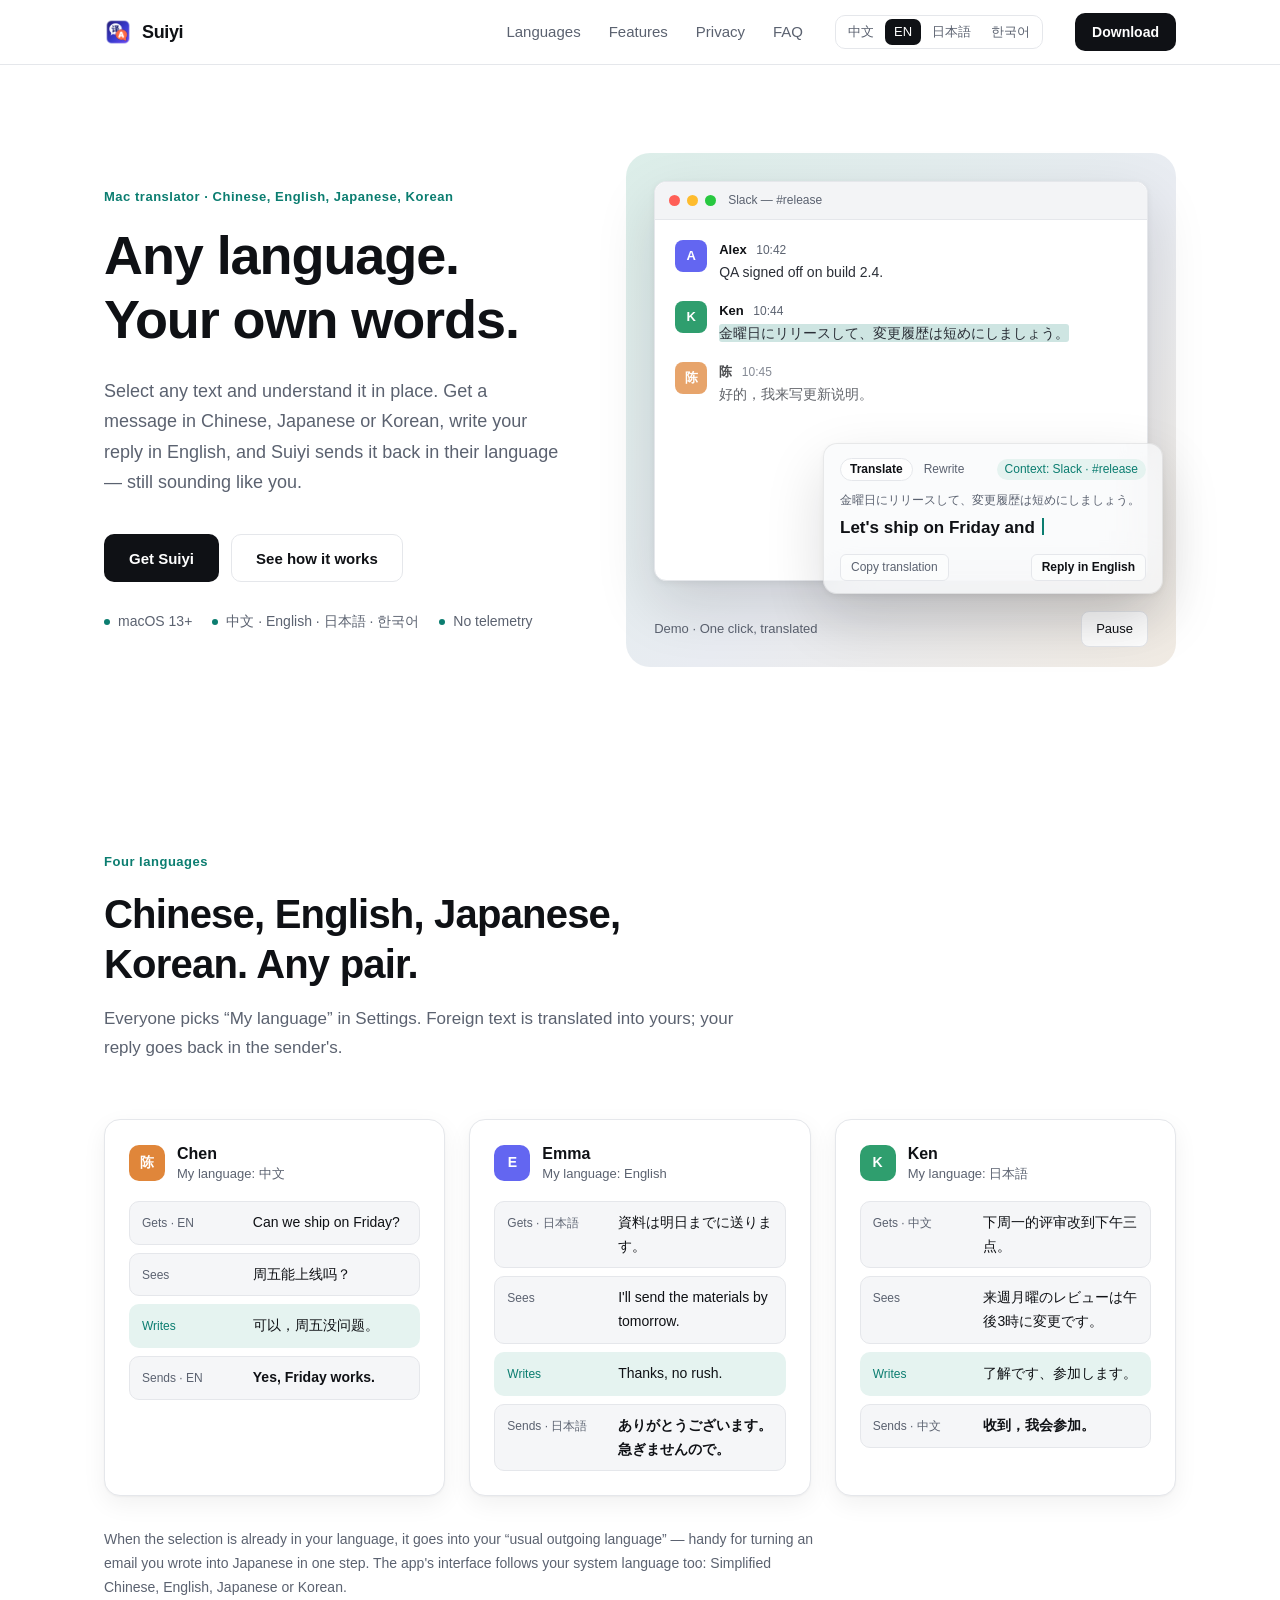
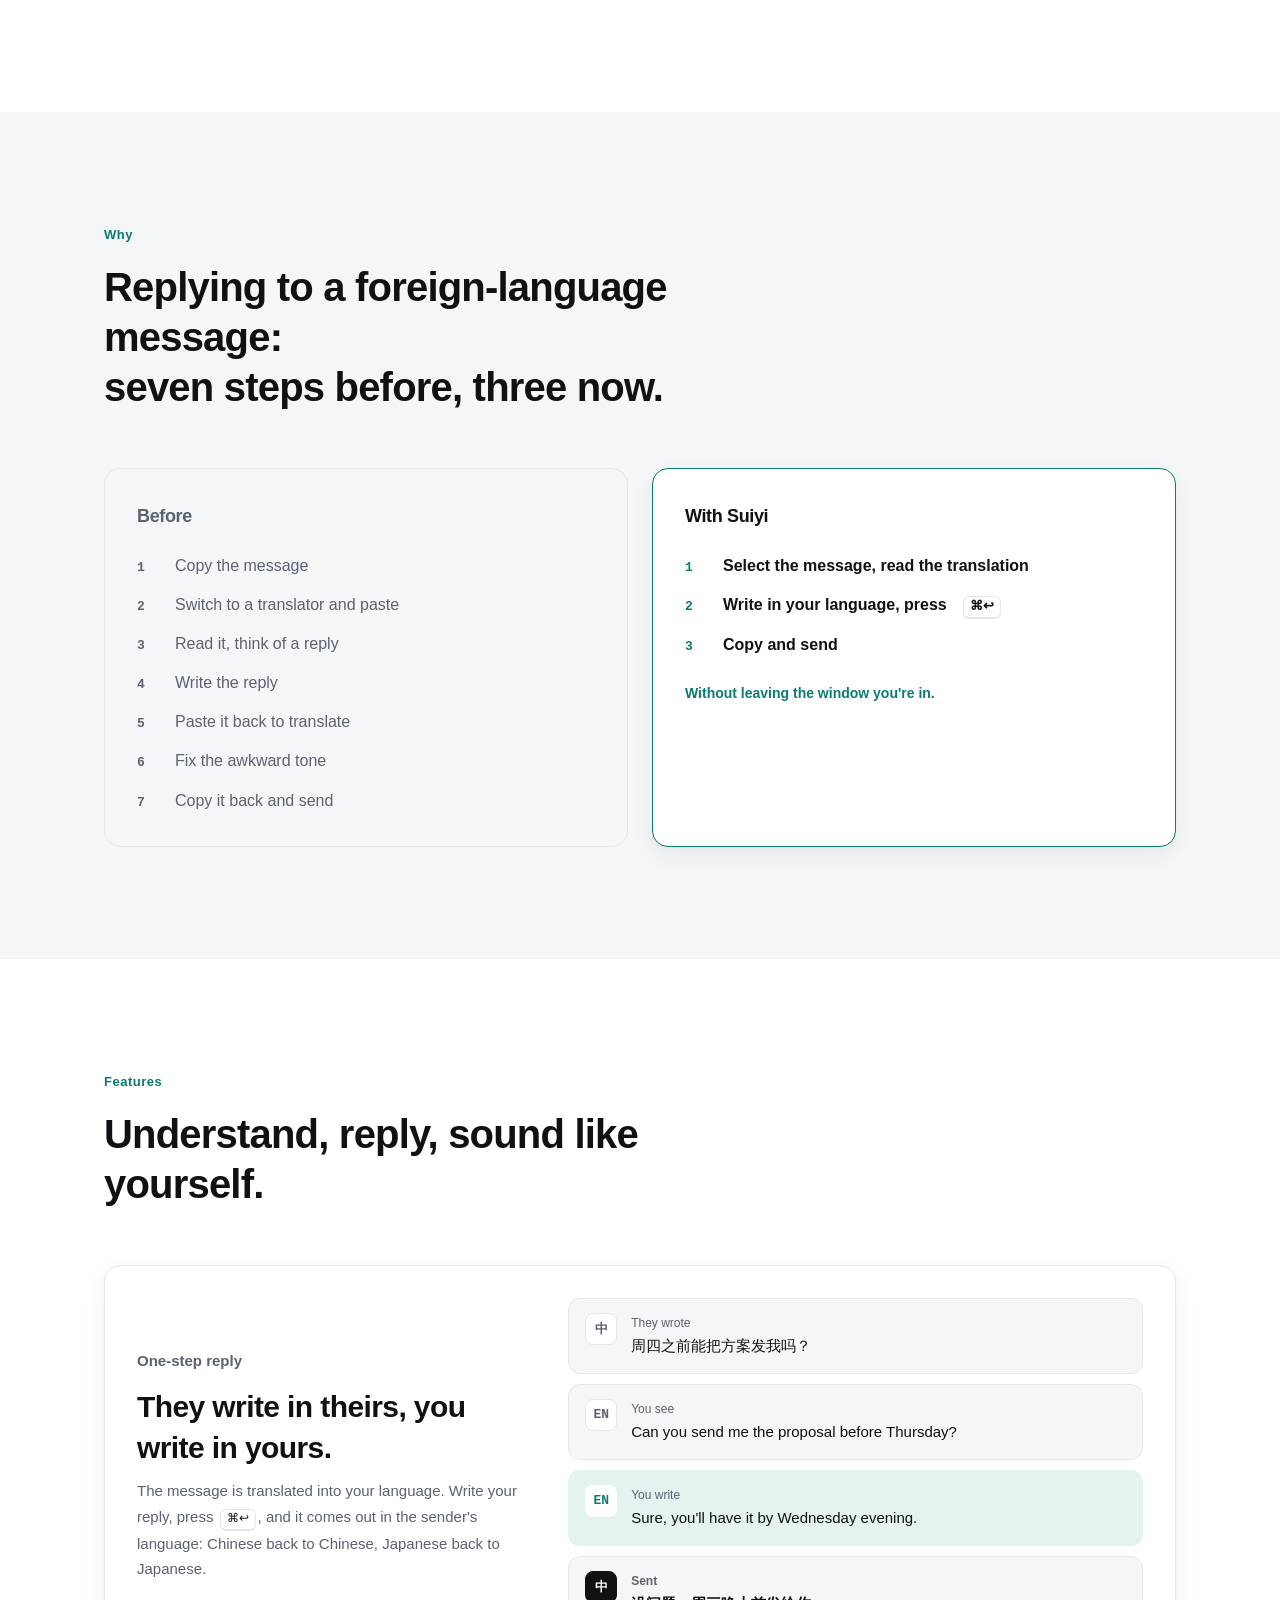
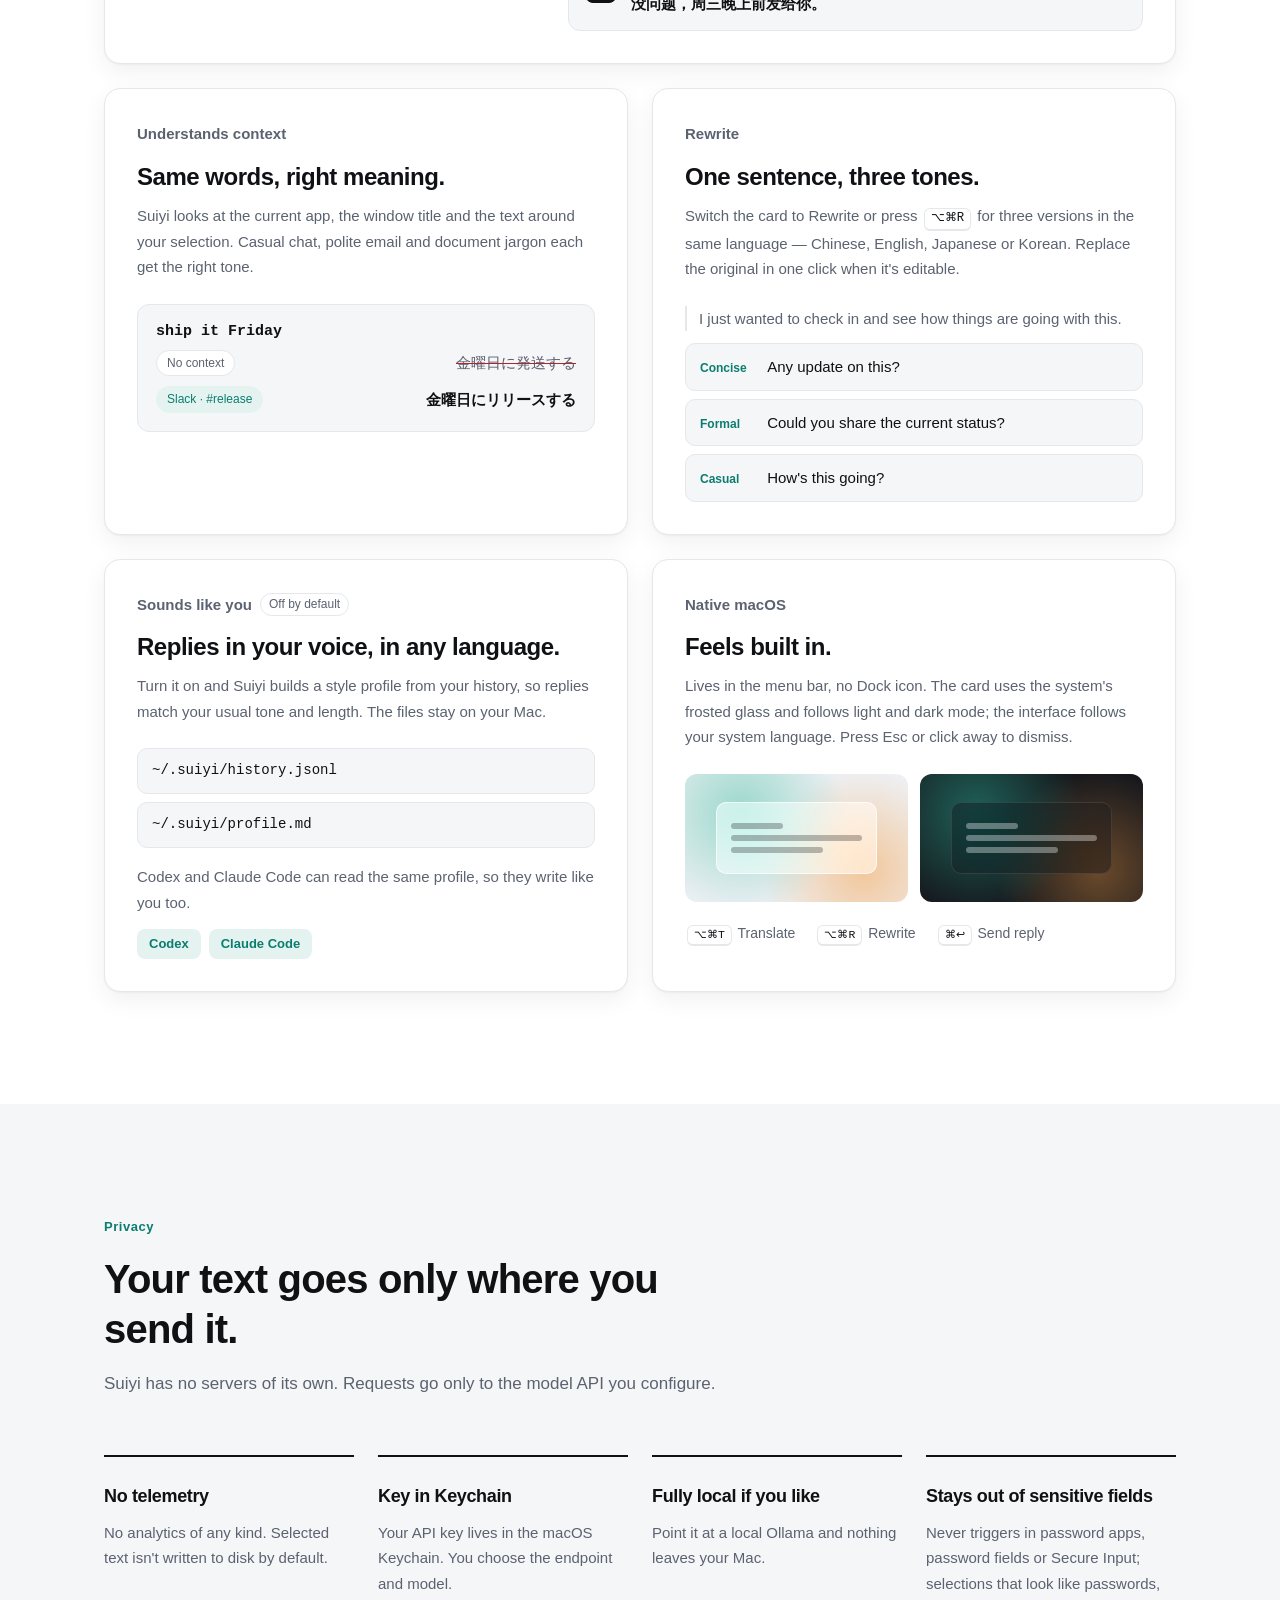
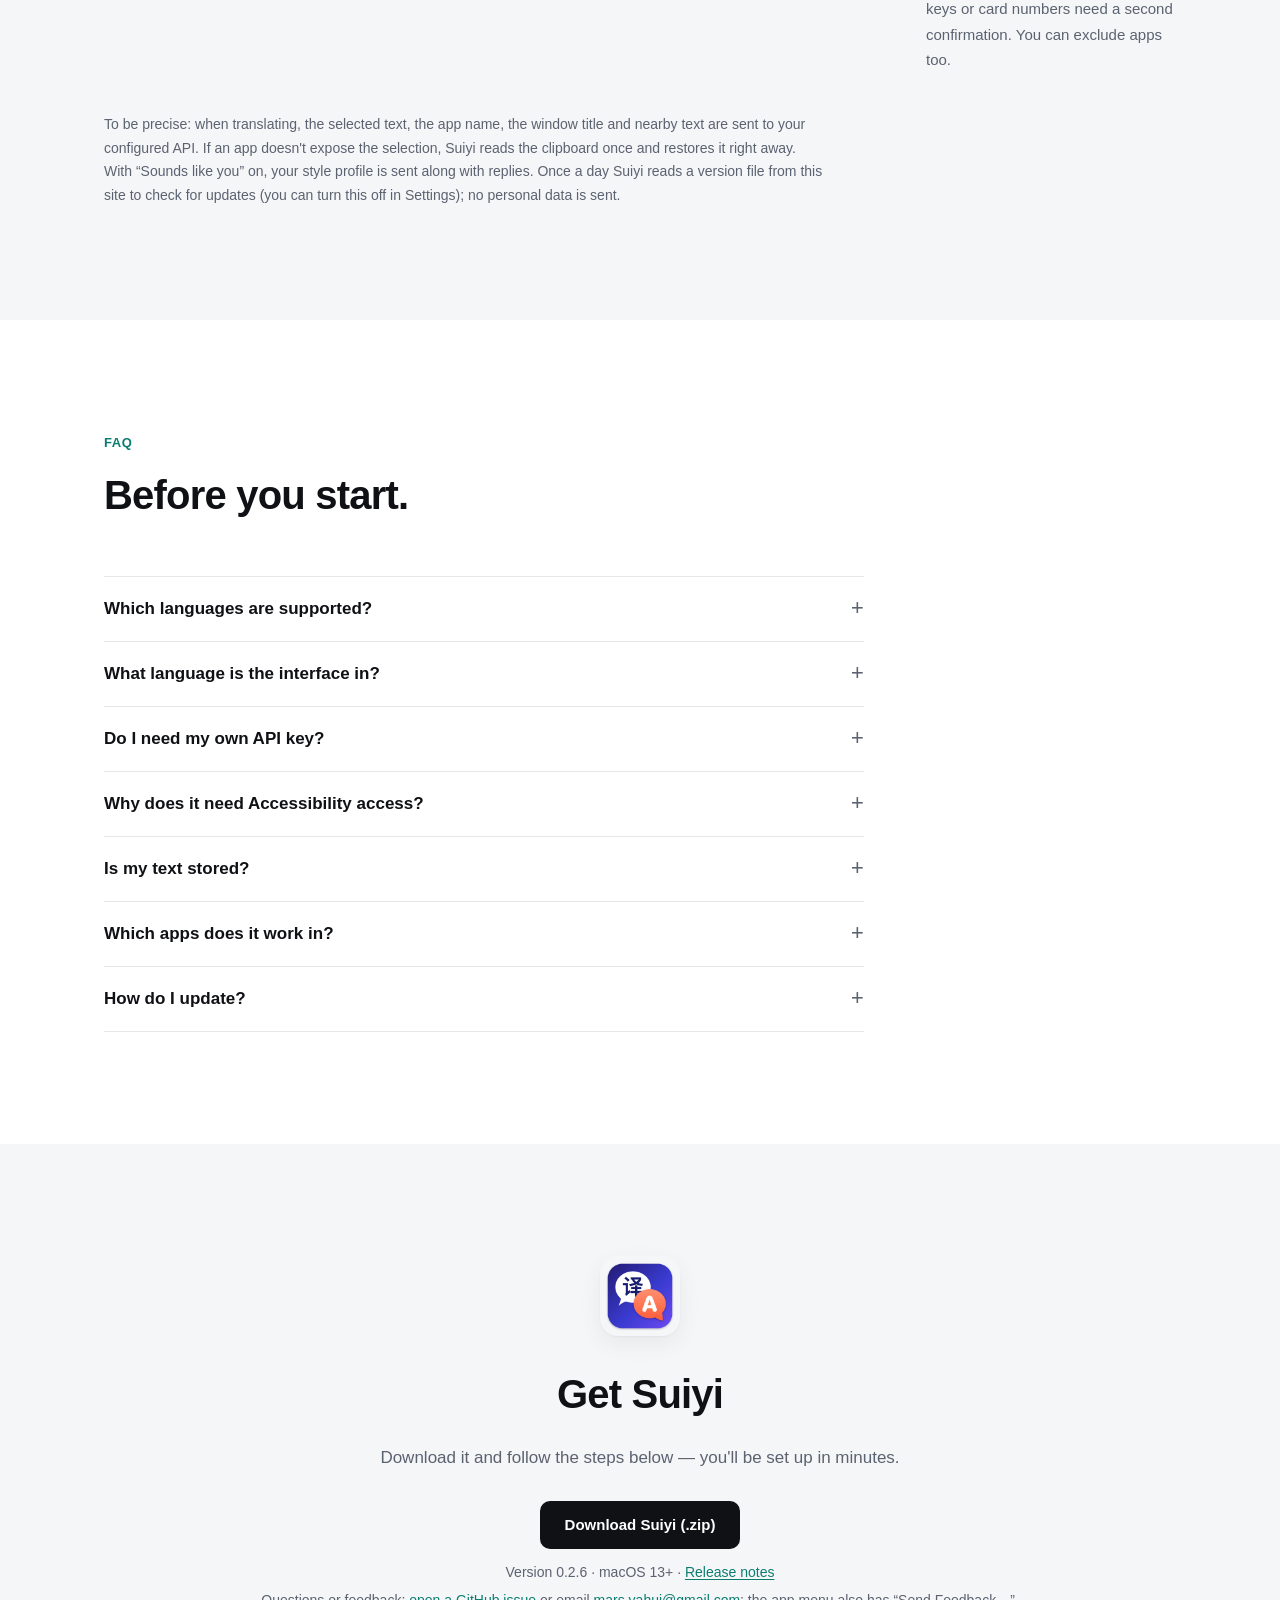
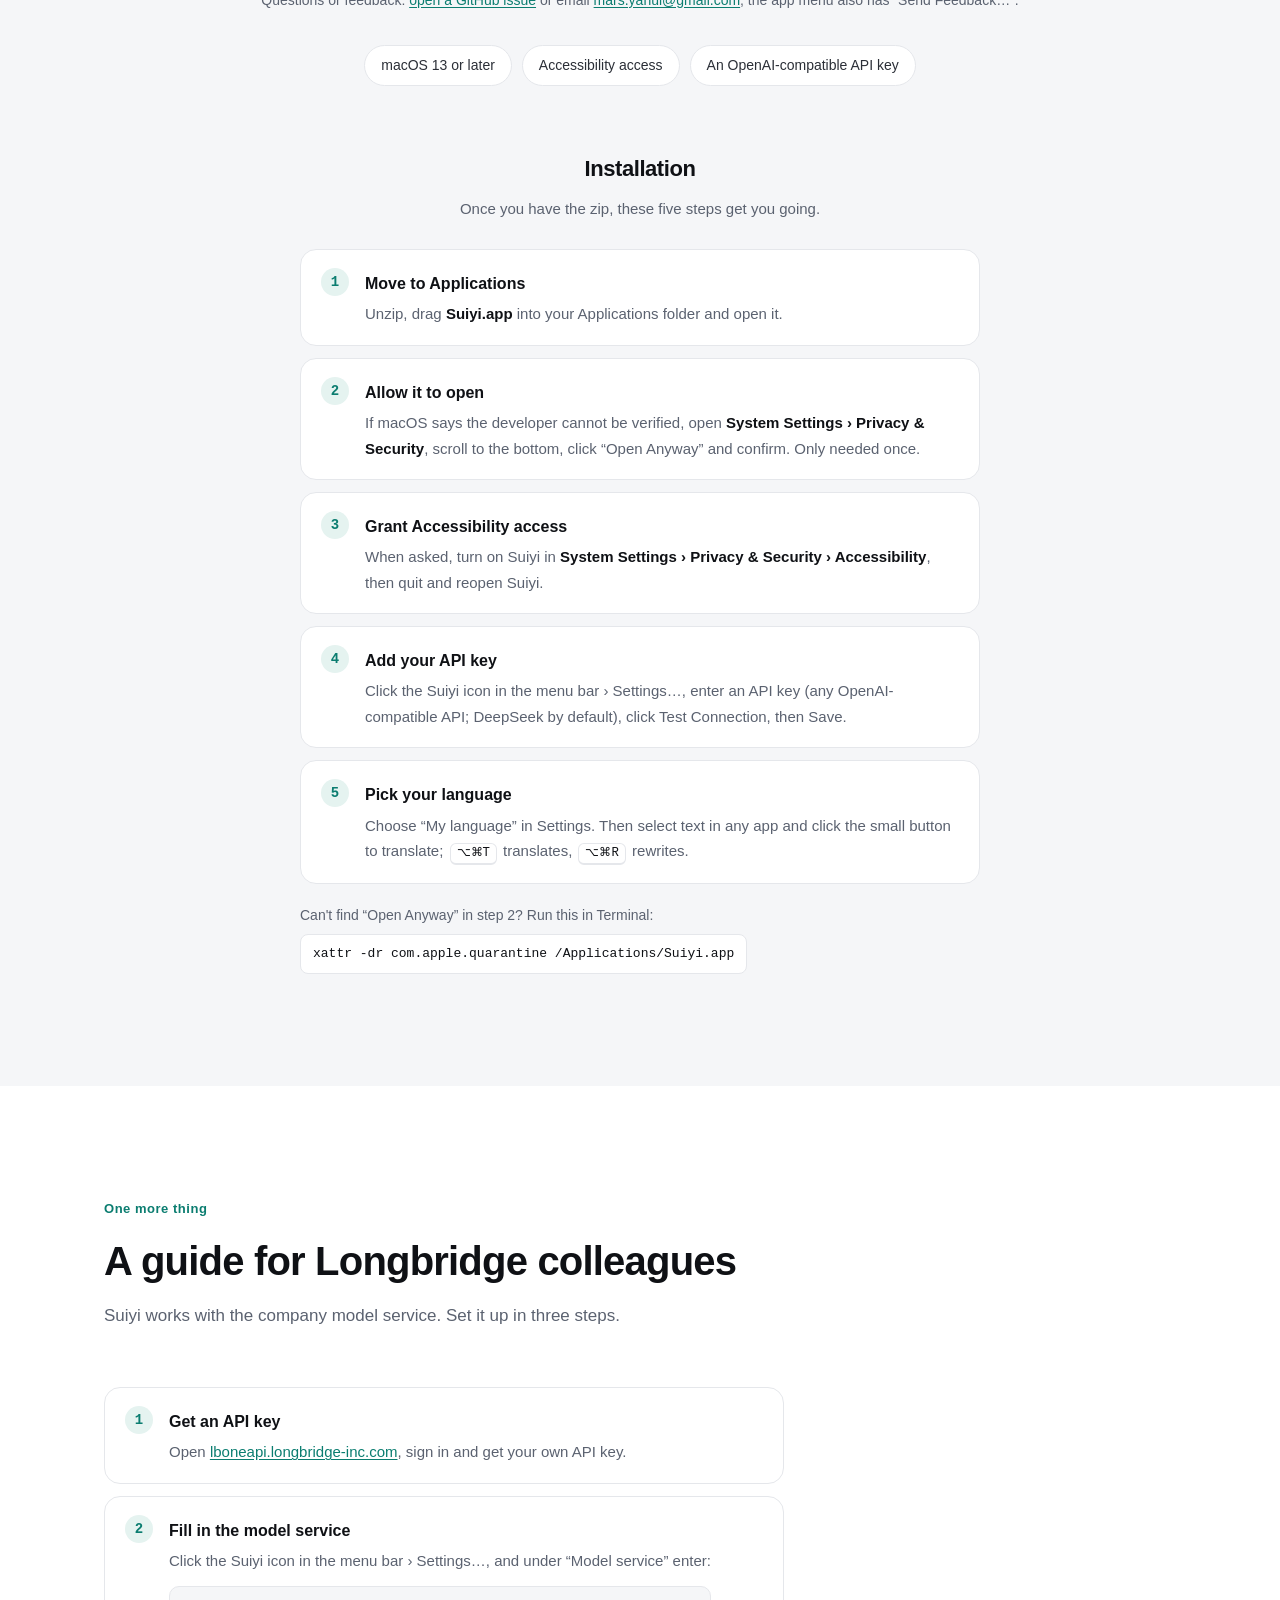
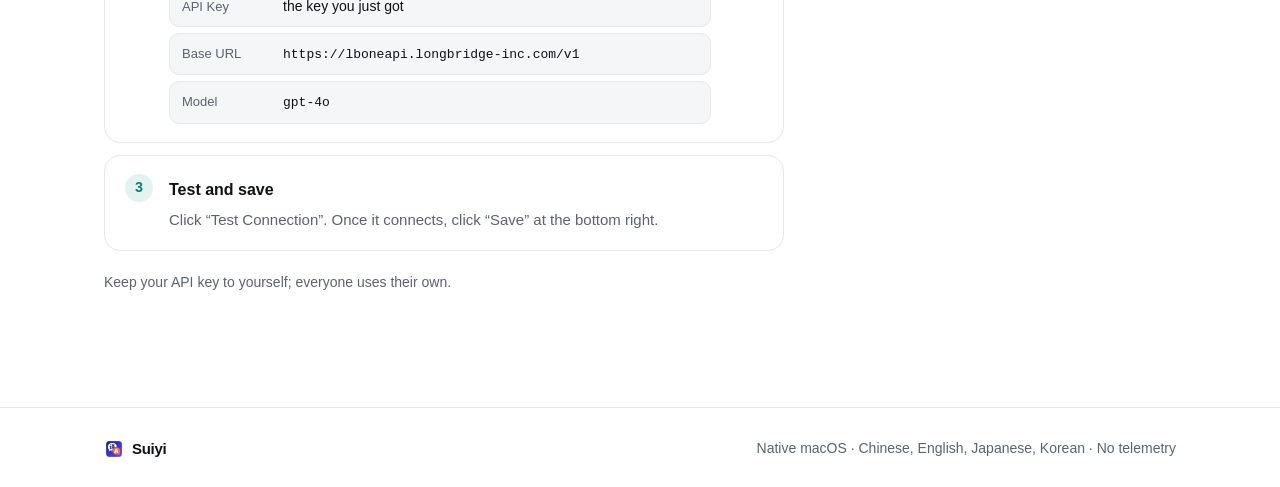
==== commit ff0d71c3: "Merge pull request #13 from mars16881688/release-0.2.6 官网与 latest.json 更新到 0.2.6" ====
--- a/index.html
+++ b/index.html
@@ -362,6 +362,22 @@
         </div>
       </div>
     </section>
+    <!-- One more thing -->
+    <section class="section lb-guide" id="longbridge" aria-labelledby="longbridge-title">
+      <div class="container">
+        <div class="section-head">
+          <p class="eyebrow">One more thing</p>
+          <h2 id="longbridge-title">给 Longbridge 同事们的指引</h2>
+          <p class="section-sub">公司内部的模型服务可以直接用于随译，按下面三步设置。</p>
+        </div>
+        <ol class="install-steps">
+            <li><span class="step-n">1</span><div><h4>获取 API Key</h4><p>打开 <a href="https://lboneapi.longbridge-inc.com/">lboneapi.longbridge-inc.com</a>，登录后获取你自己的 API Key。</p></div></li>
+            <li><span class="step-n">2</span><div><h4>填写模型服务</h4><p>点菜单栏的随译图标 › 设置…，在「模型服务」里填写：</p><ul class="lb-fields"><li><span class="lb-k">API Key</span><span class="lb-v">刚获取的 Key</span></li><li><span class="lb-k">Base URL</span><span class="lb-v"><code>https://lboneapi.longbridge-inc.com/v1</code></span></li><li><span class="lb-k">模型</span><span class="lb-v"><code>gpt-4o</code></span></li></ul></div></li>
+            <li><span class="step-n">3</span><div><h4>测试并保存</h4><p>点「测试连接」，显示连接成功后，点右下角「保存」。</p></div></li>
+        </ol>
+        <p class="fineprint">API Key 请勿外传，每个人用自己的。</p>
+      </div>
+    </section>
   </main>
 
   <footer class="site-footer">
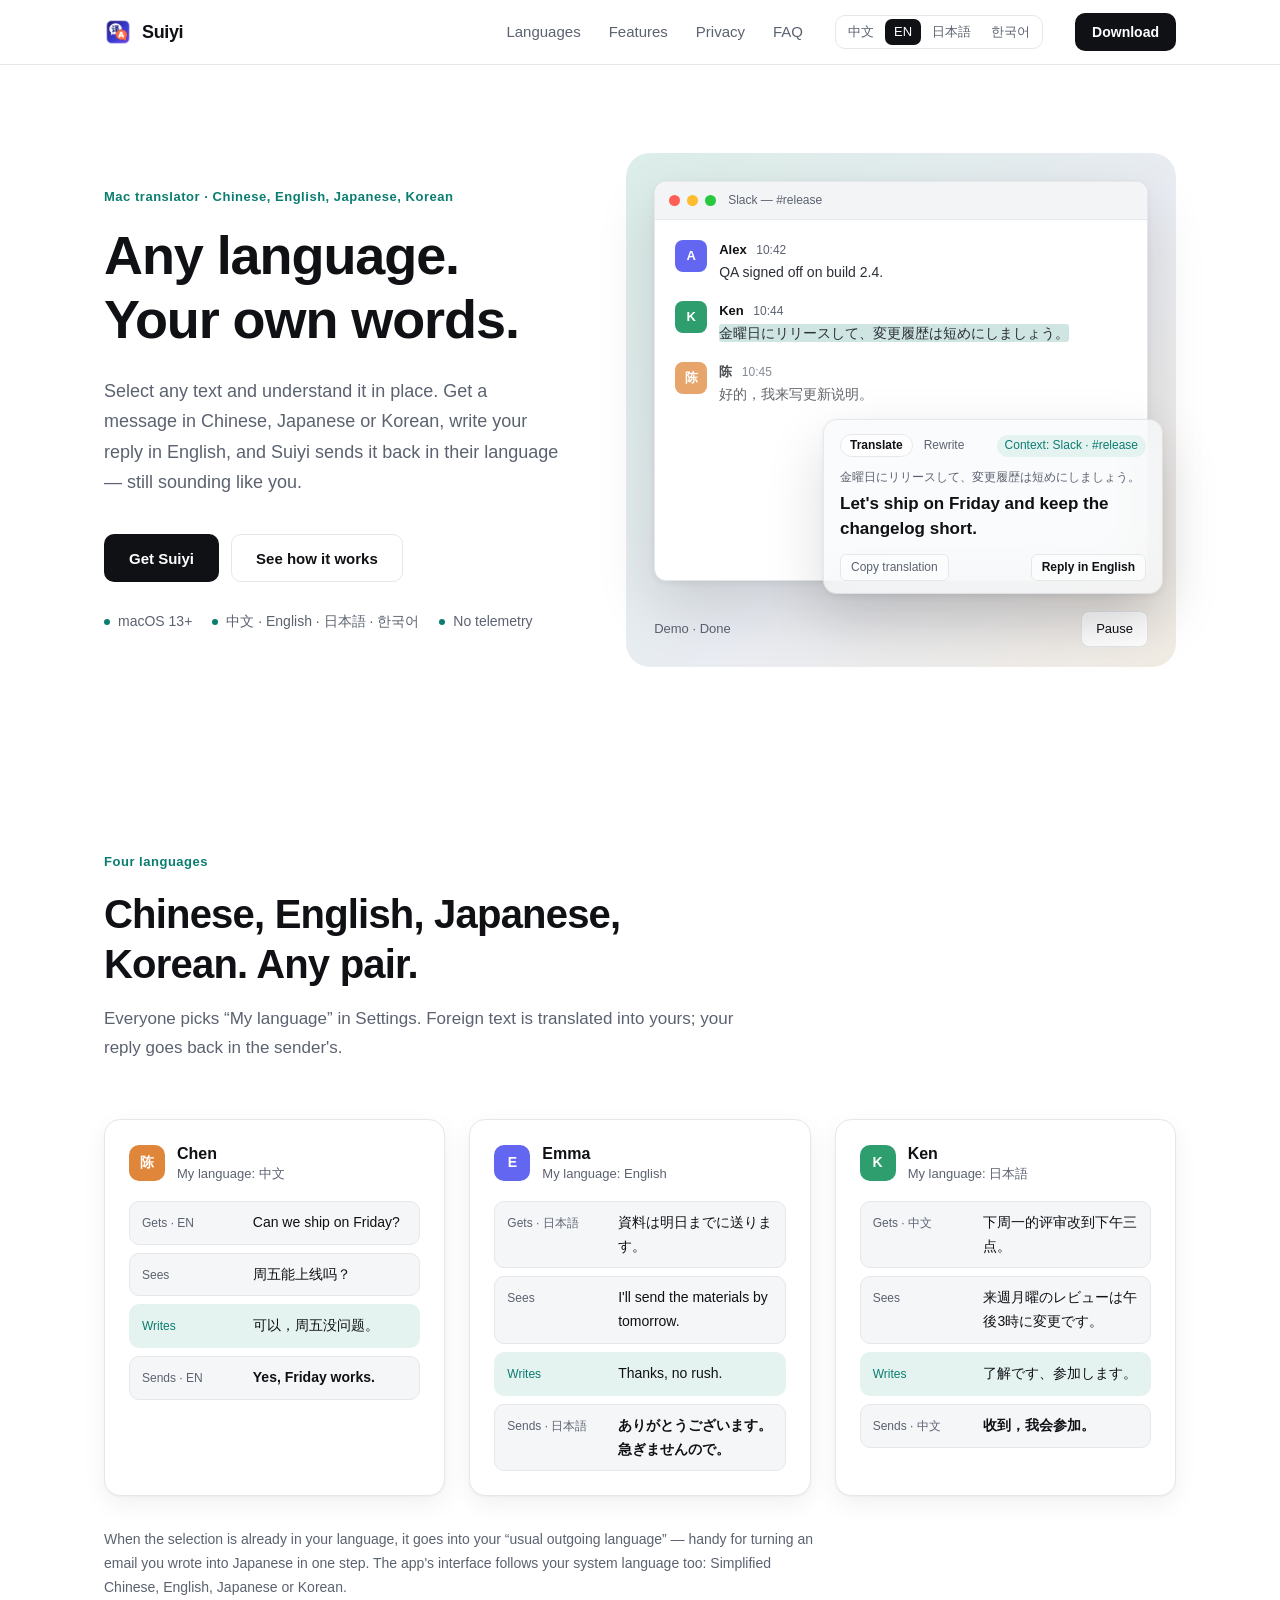
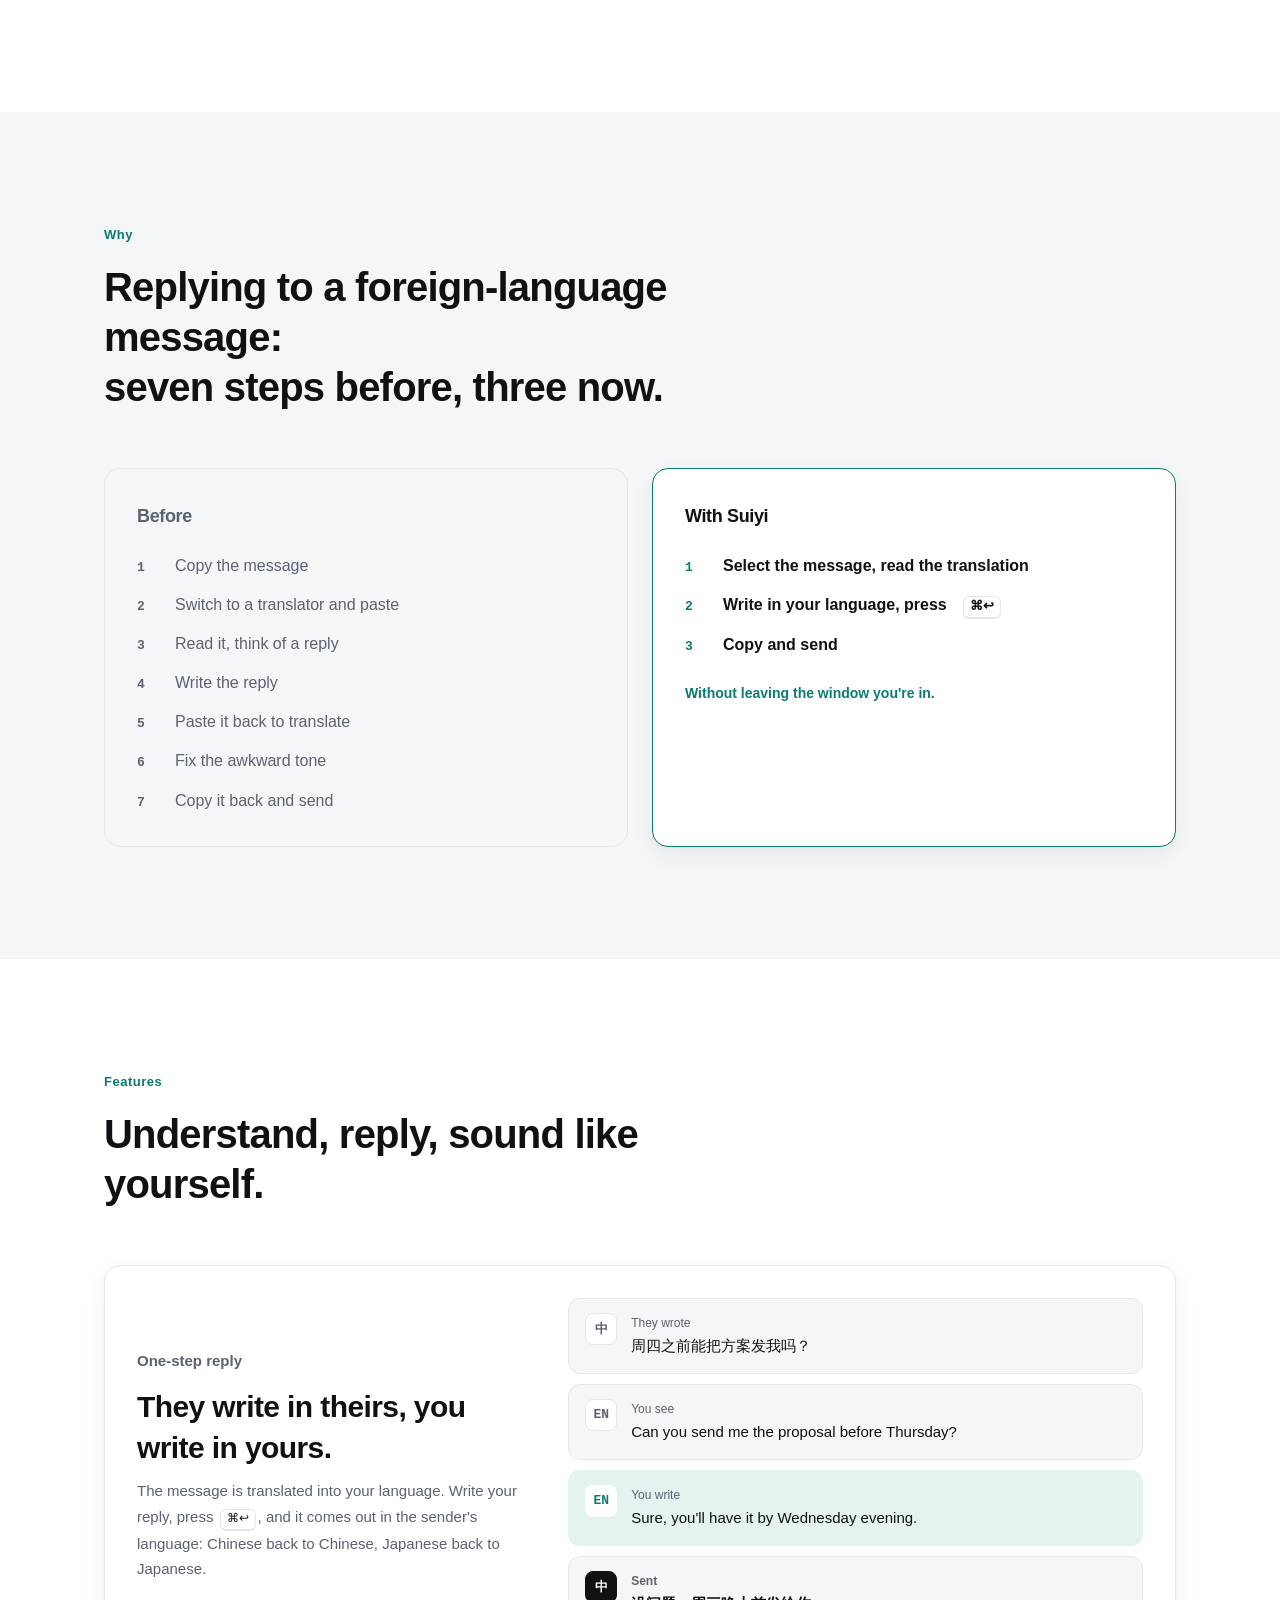
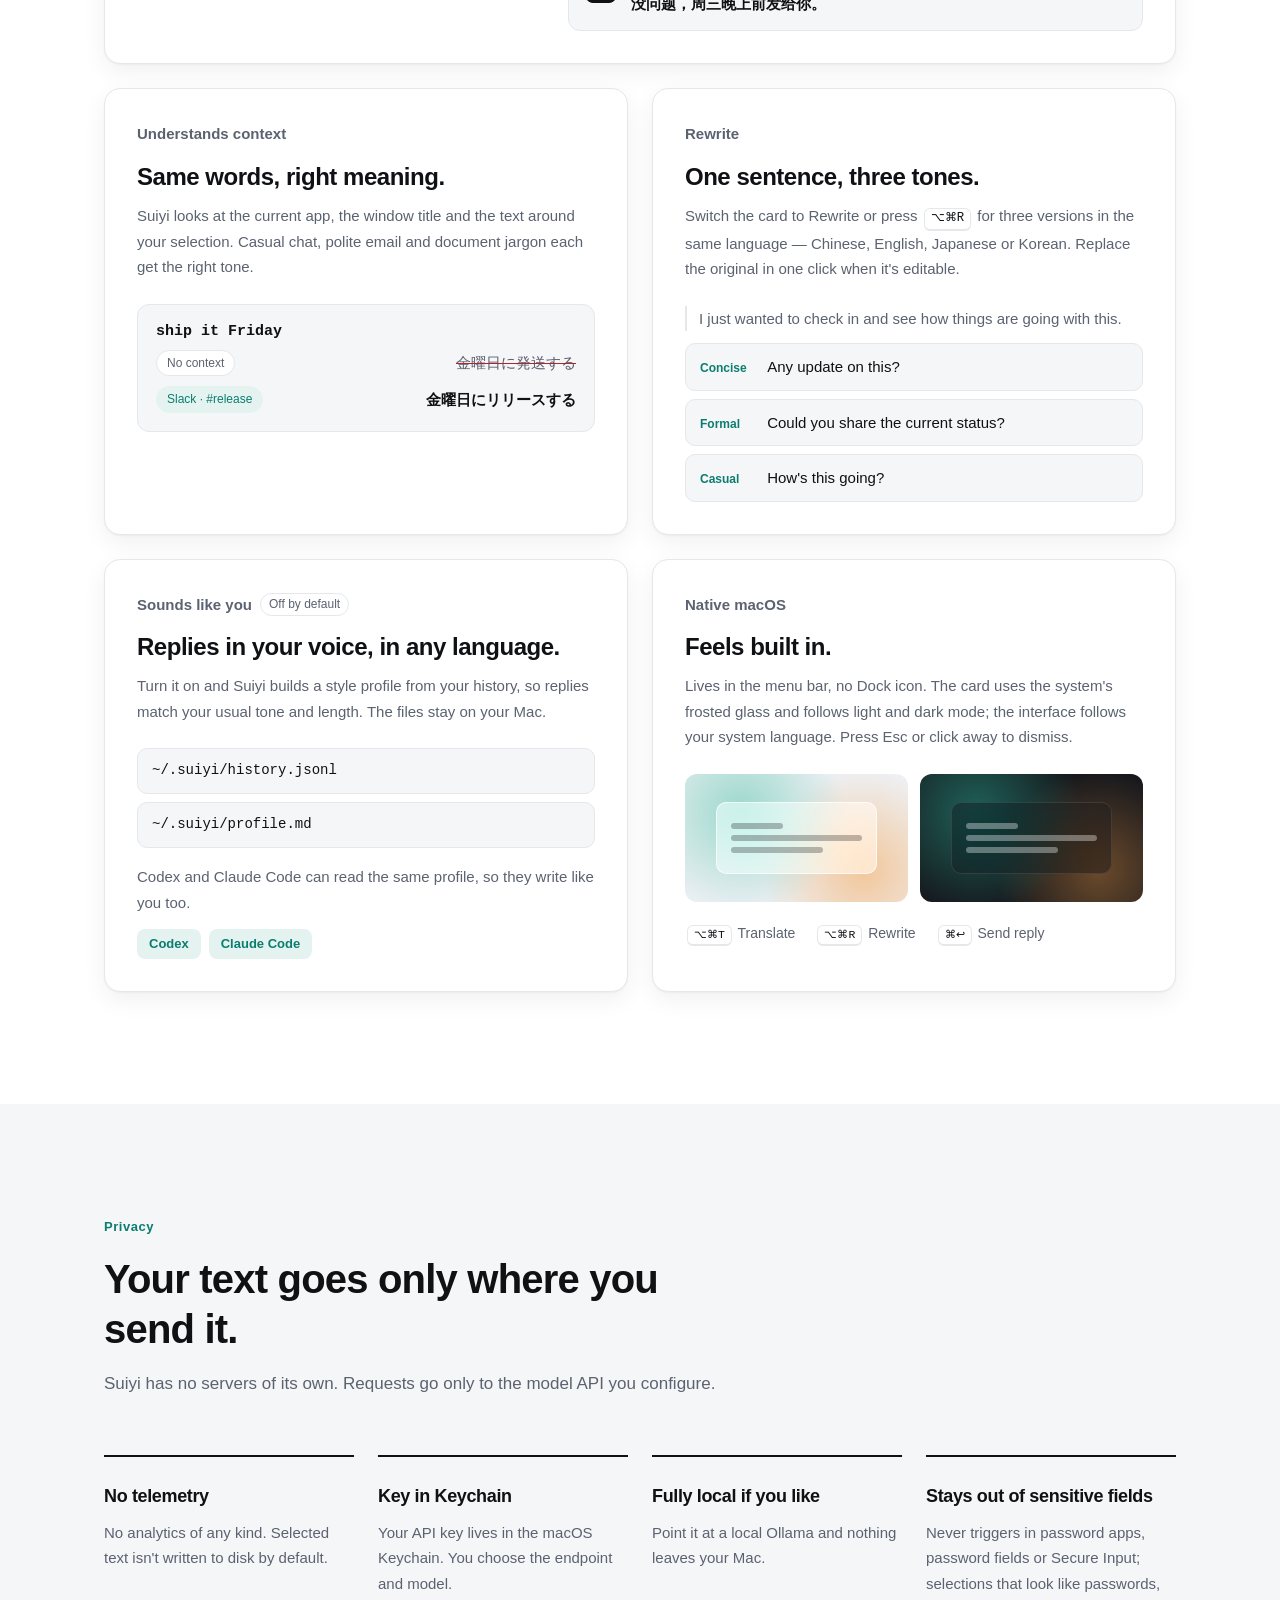
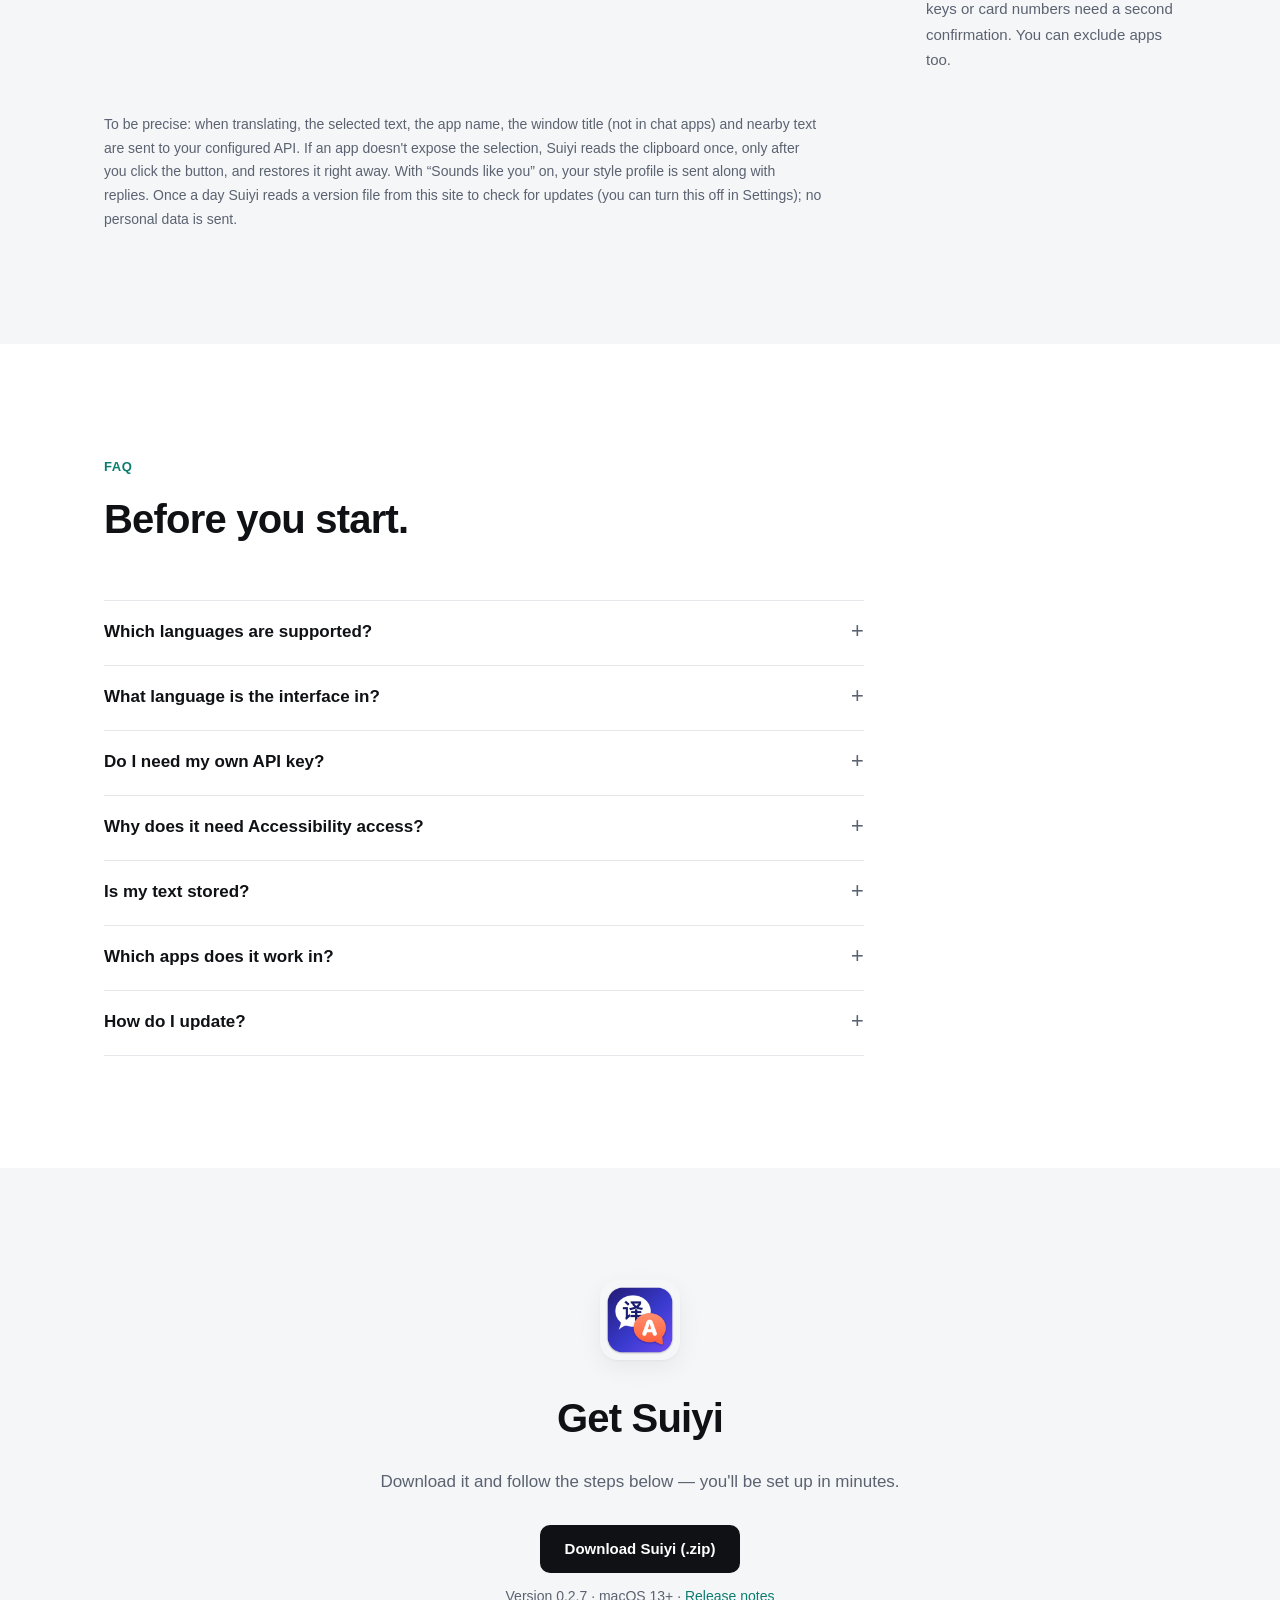
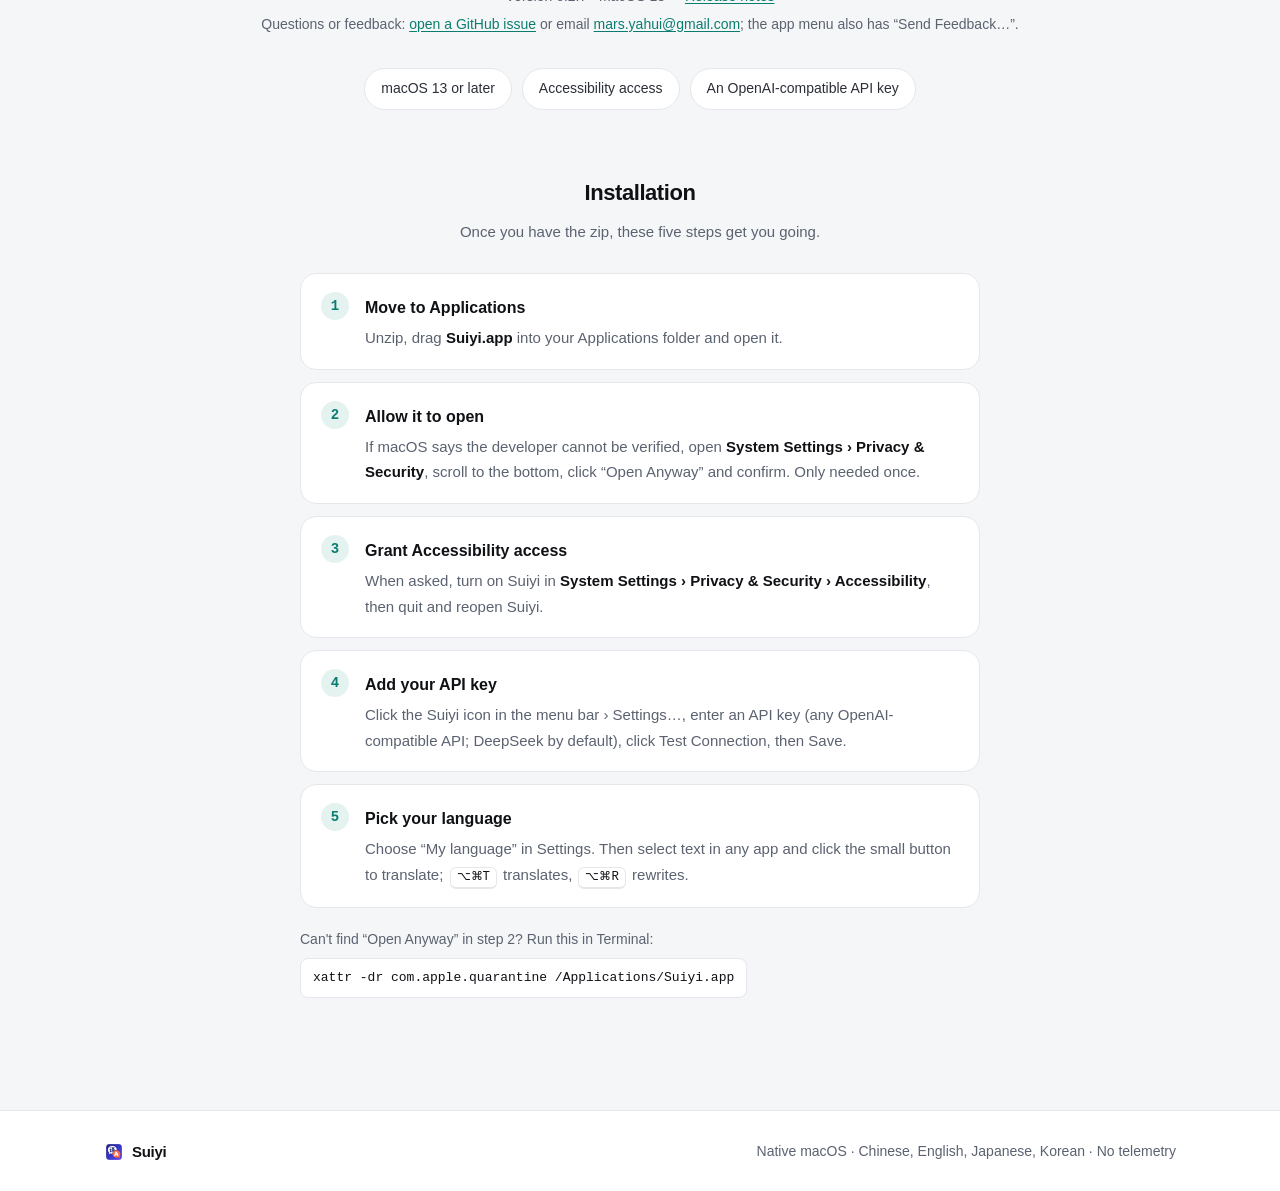
==== commit 49700715: "官网与 latest.json 更新到 0.2.7；隐私说明同步新行为" ====
--- a/index.html
+++ b/index.html
@@ -290,7 +290,7 @@
           <li><h3>可以全在本机</h3><p>接本地 Ollama，请求不出你的 Mac。</p></li>
           <li><h3>敏感处不触发</h3><p>密码类应用、密码框和安全输入状态下不弹出；选中内容像密码、密钥或卡号时，要再确认一次才发送。也可按 App 排除。</p></li>
         </ul>
-        <p class="fineprint">说清楚：翻译时，选中文字、当前 App 名、窗口标题和附近文字会发送到你配置的接口。少数 App 不提供选中文字时，随译会临时读一次剪贴板，随即恢复原内容。开启「像你写的」后，风格档案会随回复请求一起发送。随译每天读取一次本站的版本文件来检查更新（可在设置里关闭），不发送任何个人数据。</p>
+        <p class="fineprint">说清楚：翻译时，选中文字、当前 App 名、窗口标题（聊天 App 不发）和附近文字会发送到你配置的接口。少数 App 不提供选中文字时，你点了按钮，随译才临时读一次剪贴板，随即恢复原内容。开启「像你写的」后，风格档案会随回复请求一起发送。随译每天读取一次本站的版本文件来检查更新（可在设置里关闭），不发送任何个人数据。</p>
       </div>
     </section>
 
@@ -341,7 +341,7 @@
         <h2 id="get-title">获取随译</h2>
         <p class="section-sub">下载后照下面的步骤安装，几分钟就能用上。</p>
         <a class="btn btn-primary get-mail" href="https://github.com/mars16881688/fanyi-site/releases/latest/download/Suiyi.zip">下载随译（.zip）</a>
-        <p class="get-meta">版本 0.2.6 · macOS 13+ · <a href="https://github.com/mars16881688/fanyi-site/releases/latest">更新说明</a></p>
+        <p class="get-meta">版本 0.2.7 · macOS 13+ · <a href="https://github.com/mars16881688/fanyi-site/releases/latest">更新说明</a></p>
         <p class="get-meta">问题和建议：<a href="https://github.com/mars16881688/fanyi-site/issues/new?template=feedback.md">在 GitHub 提交反馈</a> 或发邮件 <a href="mailto:mars.yahui@gmail.com?subject=%E9%9A%8F%E8%AF%91%E5%8F%8D%E9%A6%88">mars.yahui@gmail.com</a>；App 菜单里也有「反馈…」。</p>
         <ul class="reqs" aria-label="使用要求">
           <li>macOS 13 或更高</li>
@@ -362,22 +362,6 @@
         </div>
       </div>
     </section>
-    <!-- One more thing -->
-    <section class="section lb-guide" id="longbridge" aria-labelledby="longbridge-title">
-      <div class="container">
-        <div class="section-head">
-          <p class="eyebrow">One more thing</p>
-          <h2 id="longbridge-title">给 Longbridge 同事们的指引</h2>
-          <p class="section-sub">公司内部的模型服务可以直接用于随译，按下面三步设置。</p>
-        </div>
-        <ol class="install-steps">
-            <li><span class="step-n">1</span><div><h4>获取 API Key</h4><p>打开 <a href="https://lboneapi.longbridge-inc.com/">lboneapi.longbridge-inc.com</a>，登录后获取你自己的 API Key。</p></div></li>
-            <li><span class="step-n">2</span><div><h4>填写模型服务</h4><p>点菜单栏的随译图标 › 设置…，在「模型服务」里填写：</p><ul class="lb-fields"><li><span class="lb-k">API Key</span><span class="lb-v">刚获取的 Key</span></li><li><span class="lb-k">Base URL</span><span class="lb-v"><code>https://lboneapi.longbridge-inc.com/v1</code></span></li><li><span class="lb-k">模型</span><span class="lb-v"><code>gpt-4o</code></span></li></ul></div></li>
-            <li><span class="step-n">3</span><div><h4>测试并保存</h4><p>点「测试连接」，显示连接成功后，点右下角「保存」。</p></div></li>
-        </ol>
-        <p class="fineprint">API Key 请勿外传，每个人用自己的。</p>
-      </div>
-    </section>
   </main>
 
   <footer class="site-footer">
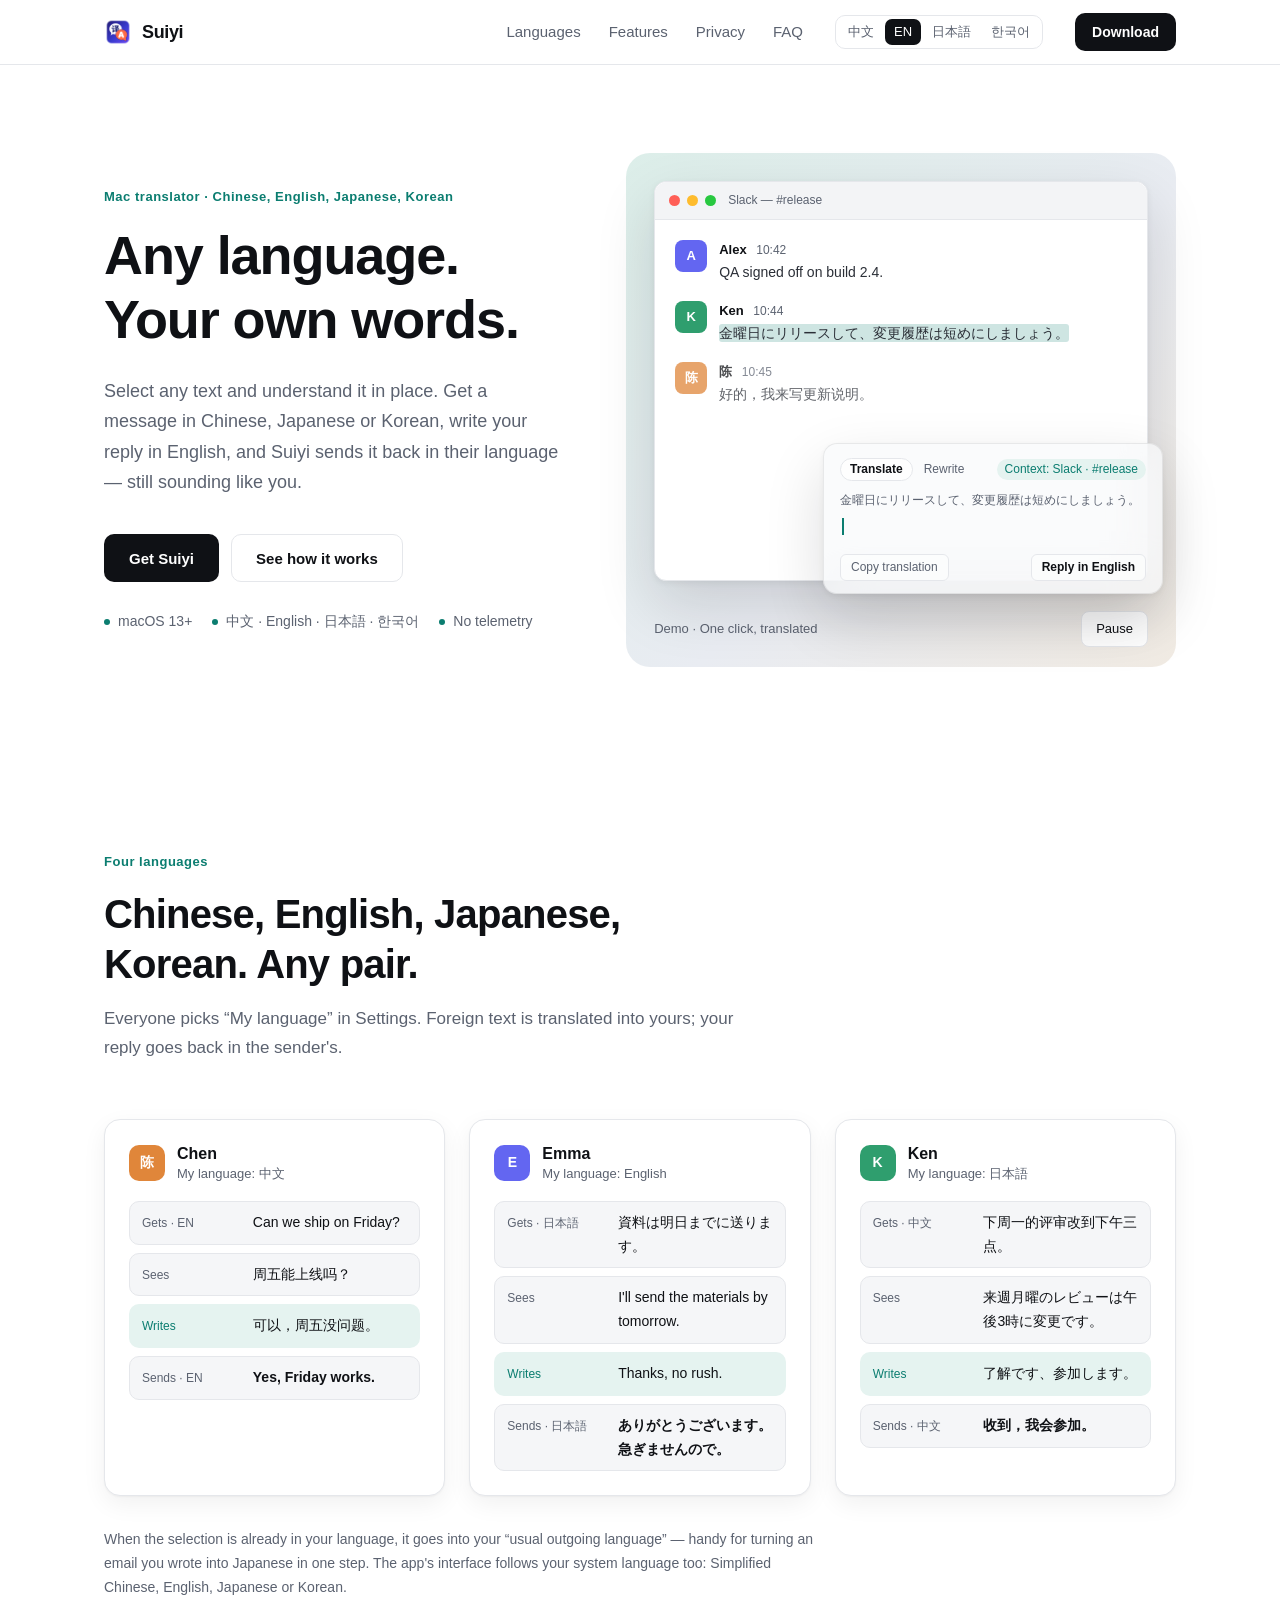
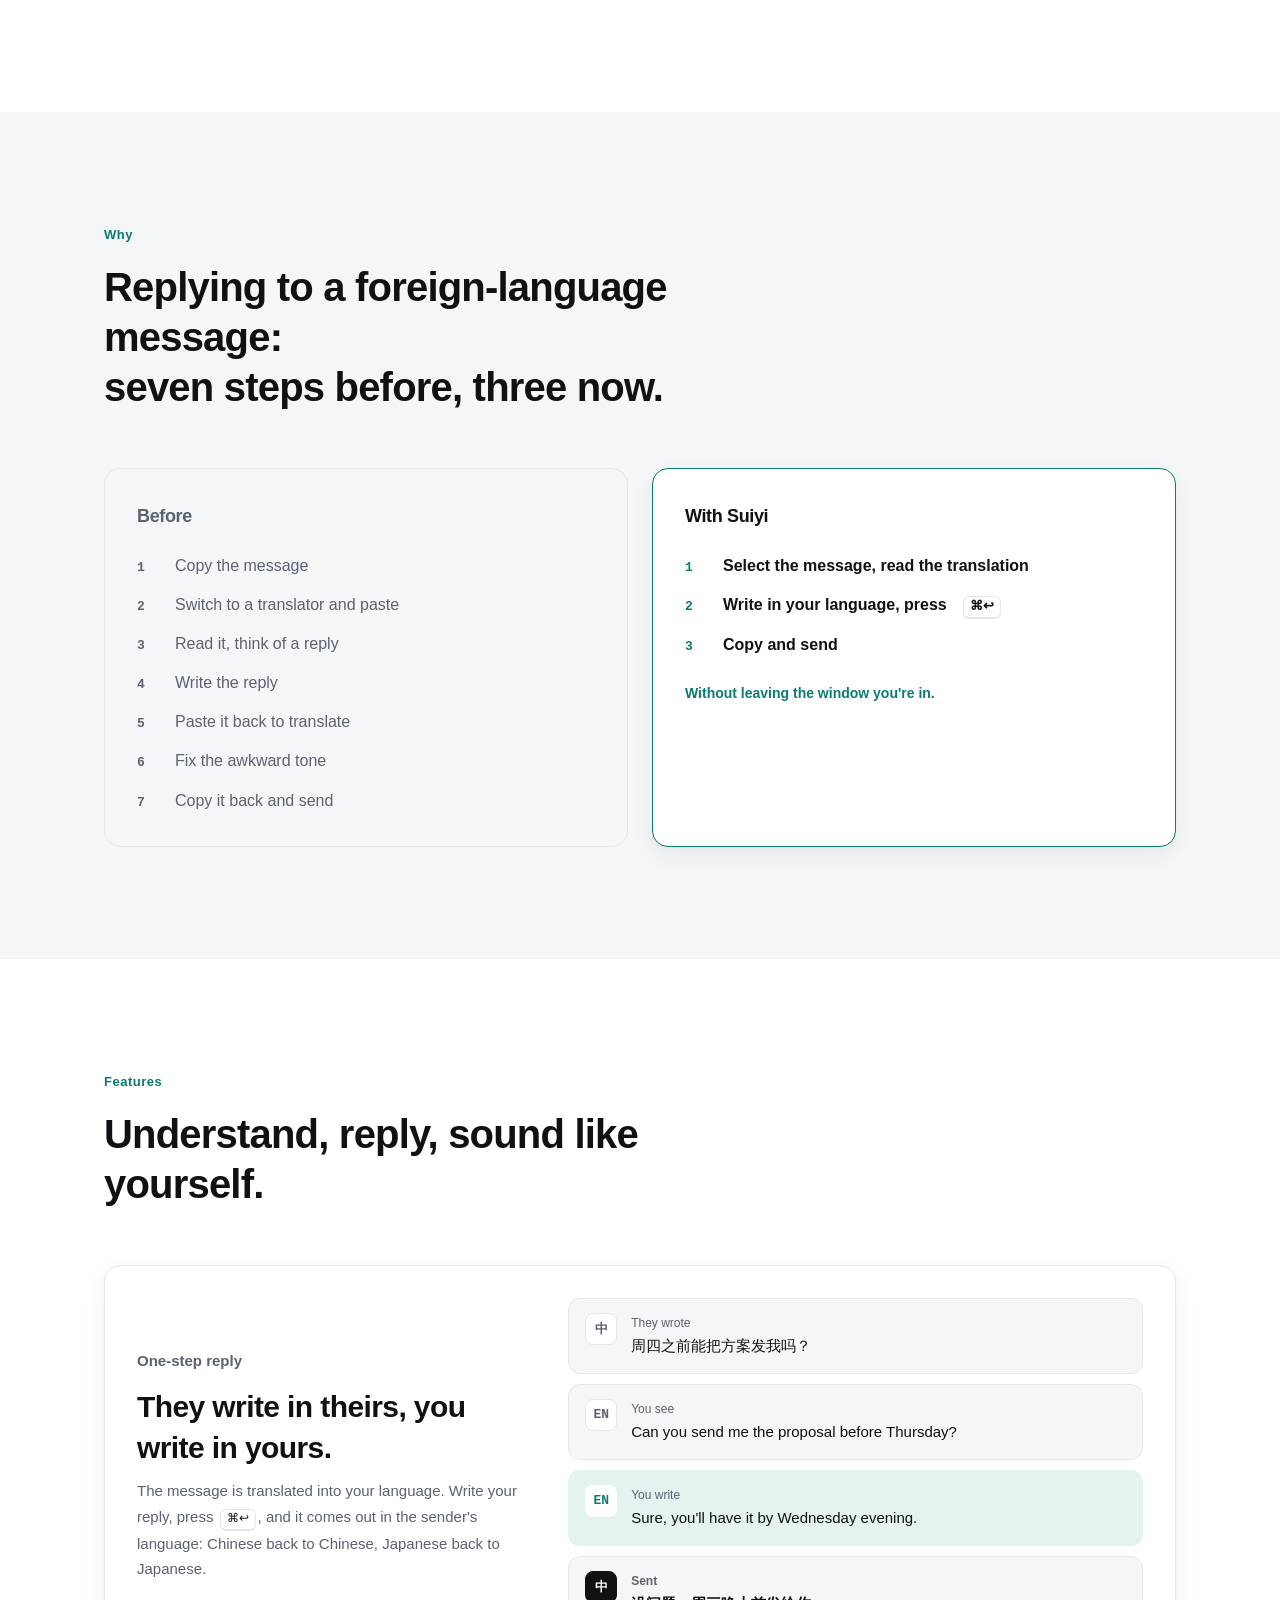
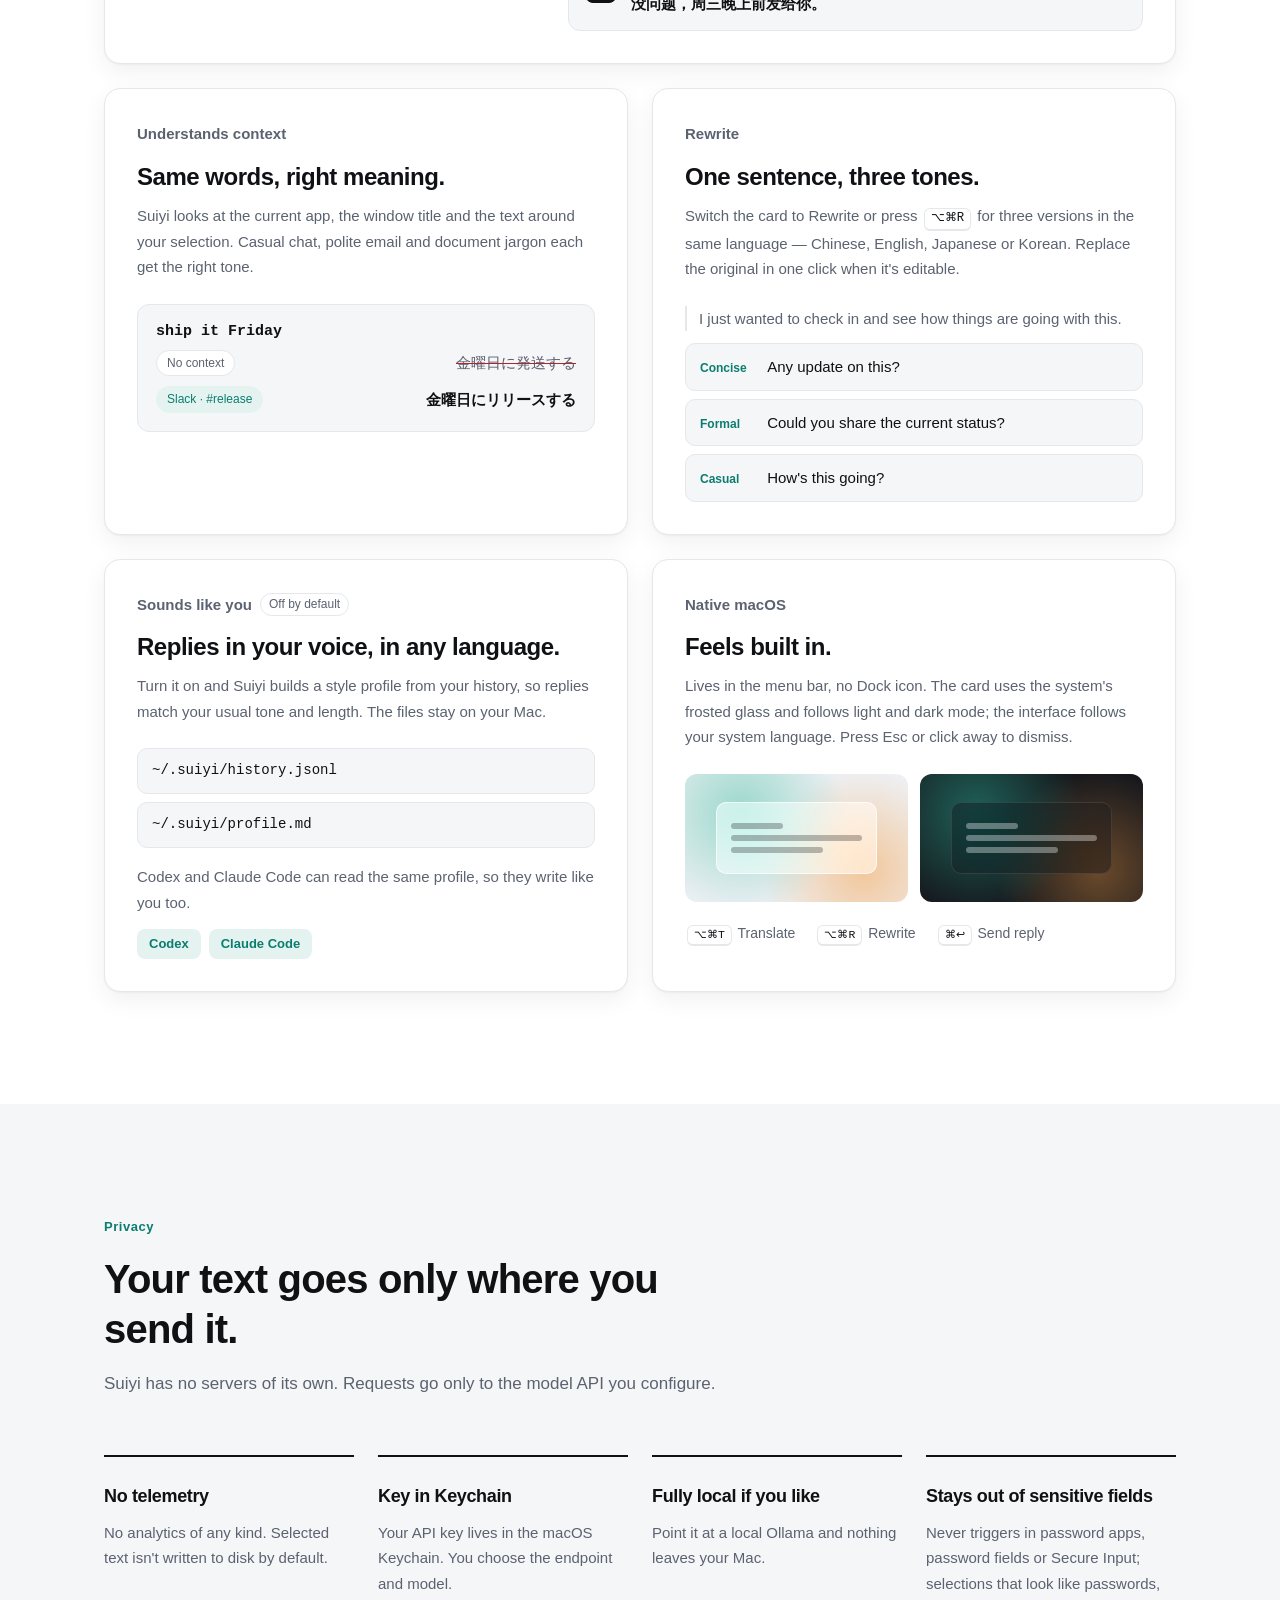
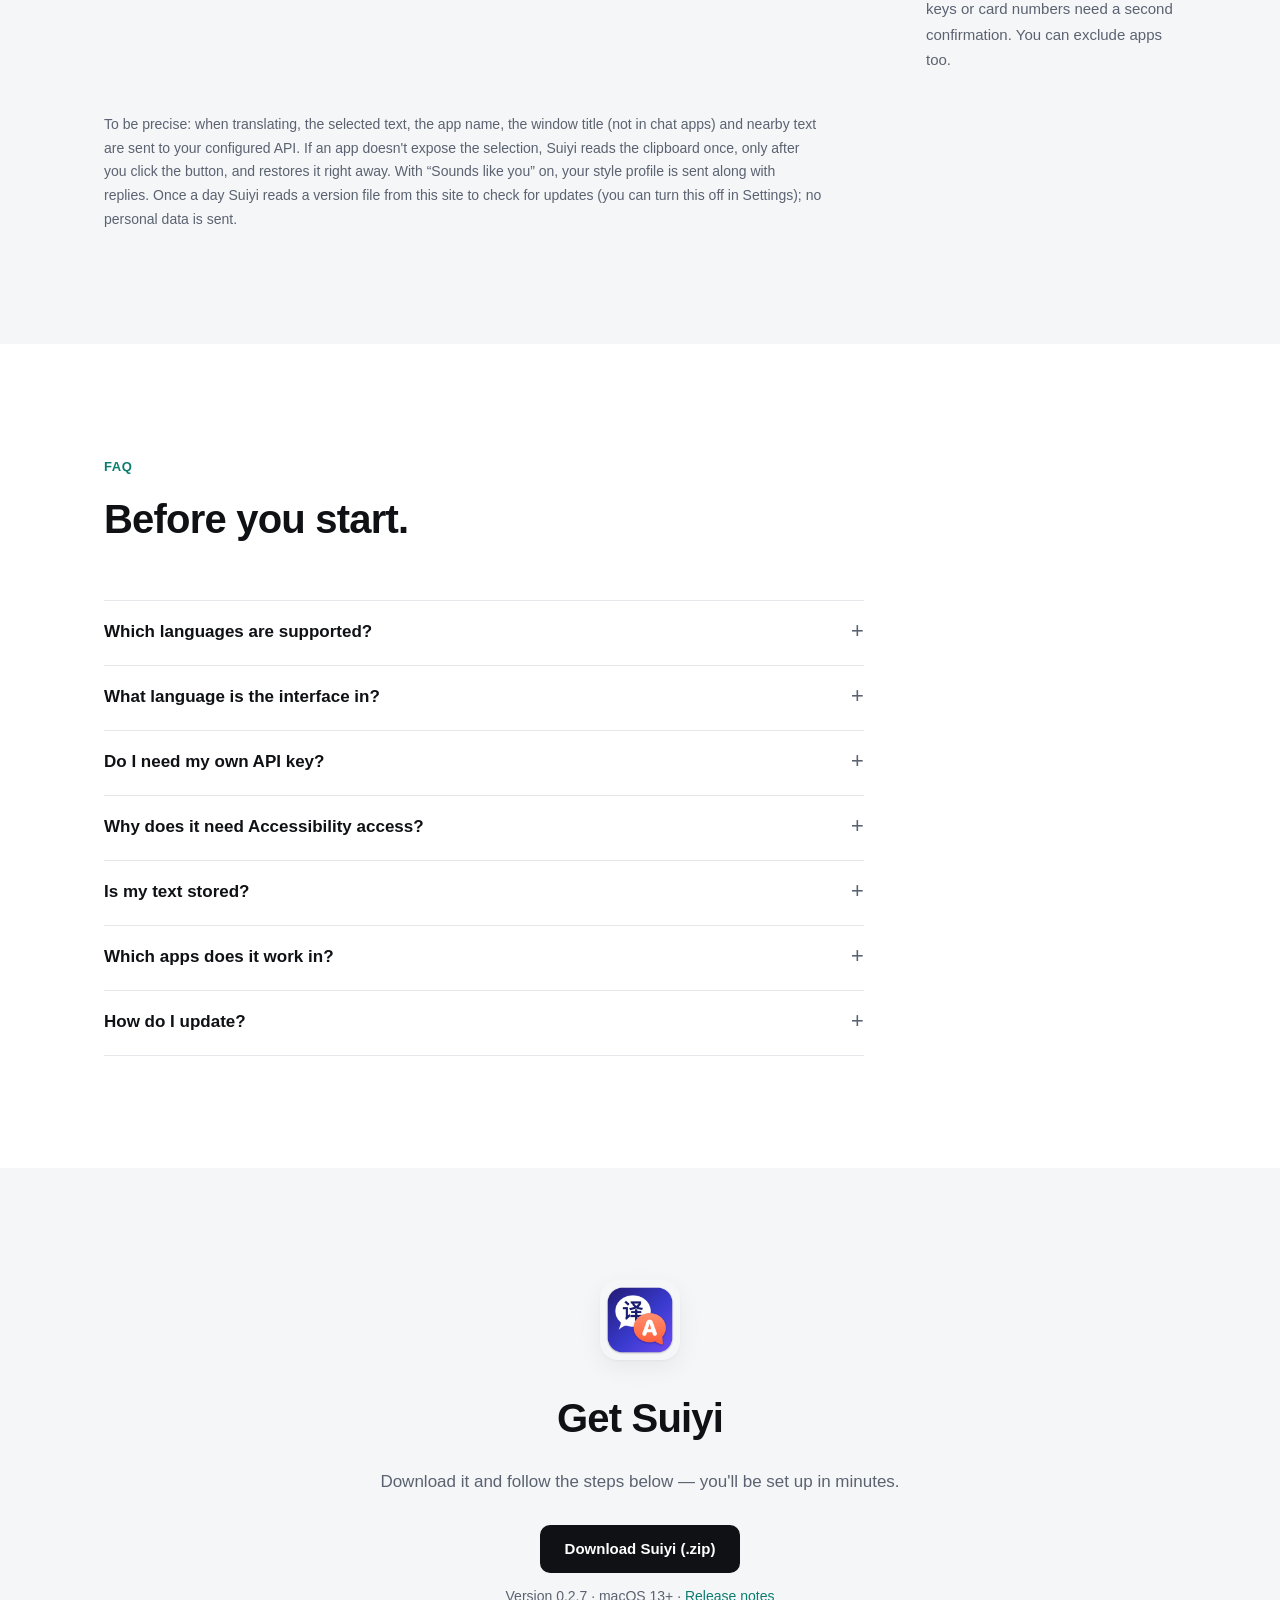
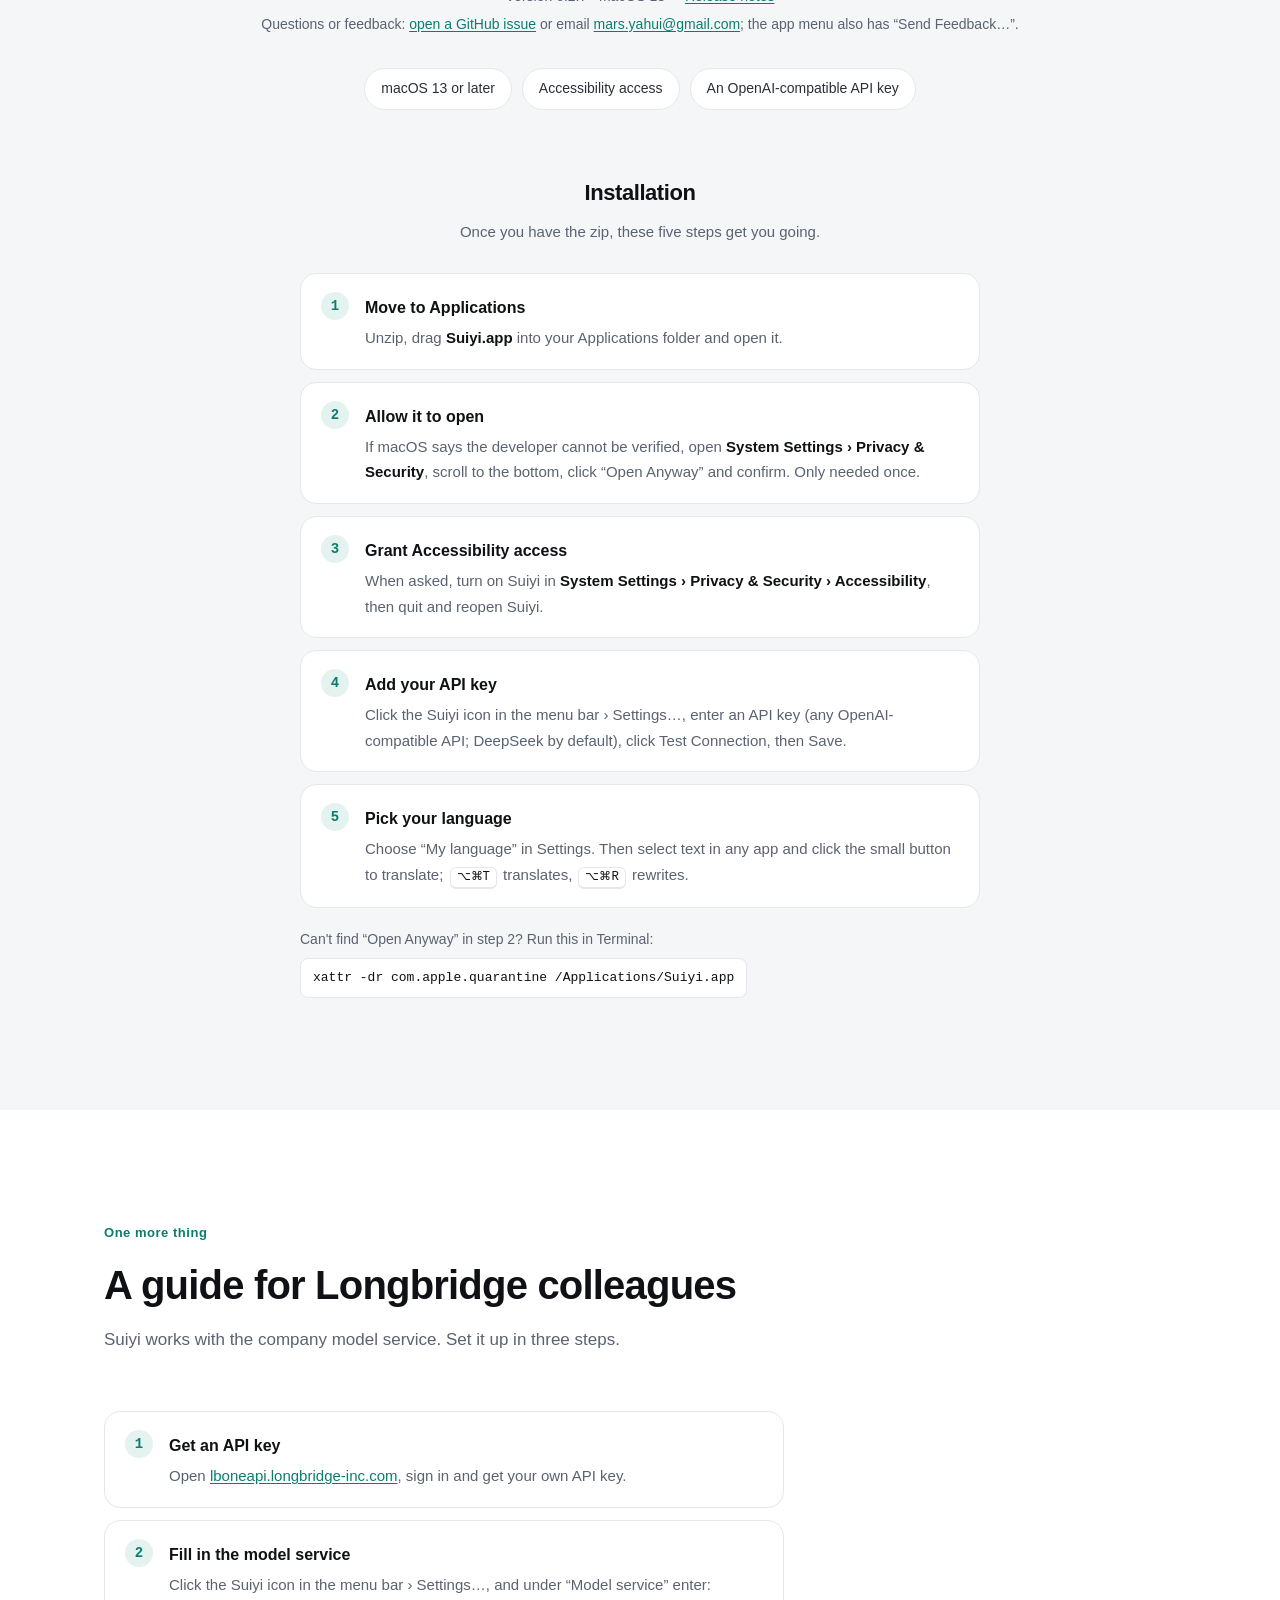
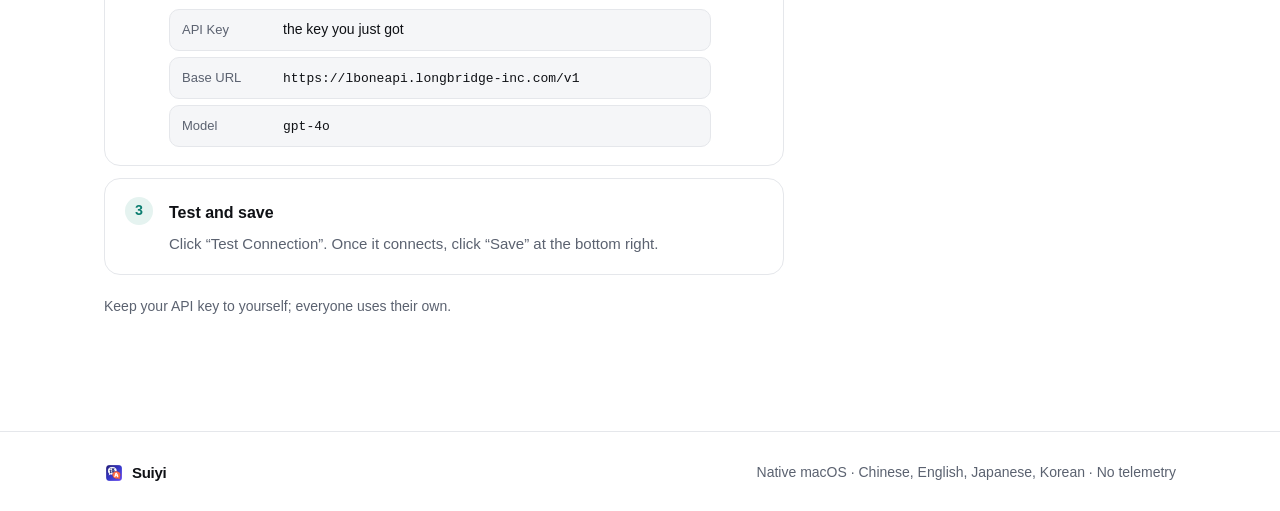
==== commit 149ac9ba: "官网与 latest.json 更新到 0.2.7；隐私说明同步新行为" ====
--- a/index.html
+++ b/index.html
@@ -362,6 +362,22 @@
         </div>
       </div>
     </section>
+    <!-- One more thing -->
+    <section class="section lb-guide" id="longbridge" aria-labelledby="longbridge-title">
+      <div class="container">
+        <div class="section-head">
+          <p class="eyebrow">One more thing</p>
+          <h2 id="longbridge-title">给 Longbridge 同事们的指引</h2>
+          <p class="section-sub">公司内部的模型服务可以直接用于随译，按下面三步设置。</p>
+        </div>
+        <ol class="install-steps">
+            <li><span class="step-n">1</span><div><h4>获取 API Key</h4><p>打开 <a href="https://lboneapi.longbridge-inc.com/">lboneapi.longbridge-inc.com</a>，登录后获取你自己的 API Key。</p></div></li>
+            <li><span class="step-n">2</span><div><h4>填写模型服务</h4><p>点菜单栏的随译图标 › 设置…，在「模型服务」里填写：</p><ul class="lb-fields"><li><span class="lb-k">API Key</span><span class="lb-v">刚获取的 Key</span></li><li><span class="lb-k">Base URL</span><span class="lb-v"><code>https://lboneapi.longbridge-inc.com/v1</code></span></li><li><span class="lb-k">模型</span><span class="lb-v"><code>gpt-4o</code></span></li></ul></div></li>
+            <li><span class="step-n">3</span><div><h4>测试并保存</h4><p>点「测试连接」，显示连接成功后，点右下角「保存」。</p></div></li>
+        </ol>
+        <p class="fineprint">API Key 请勿外传，每个人用自己的。</p>
+      </div>
+    </section>
   </main>
 
   <footer class="site-footer">
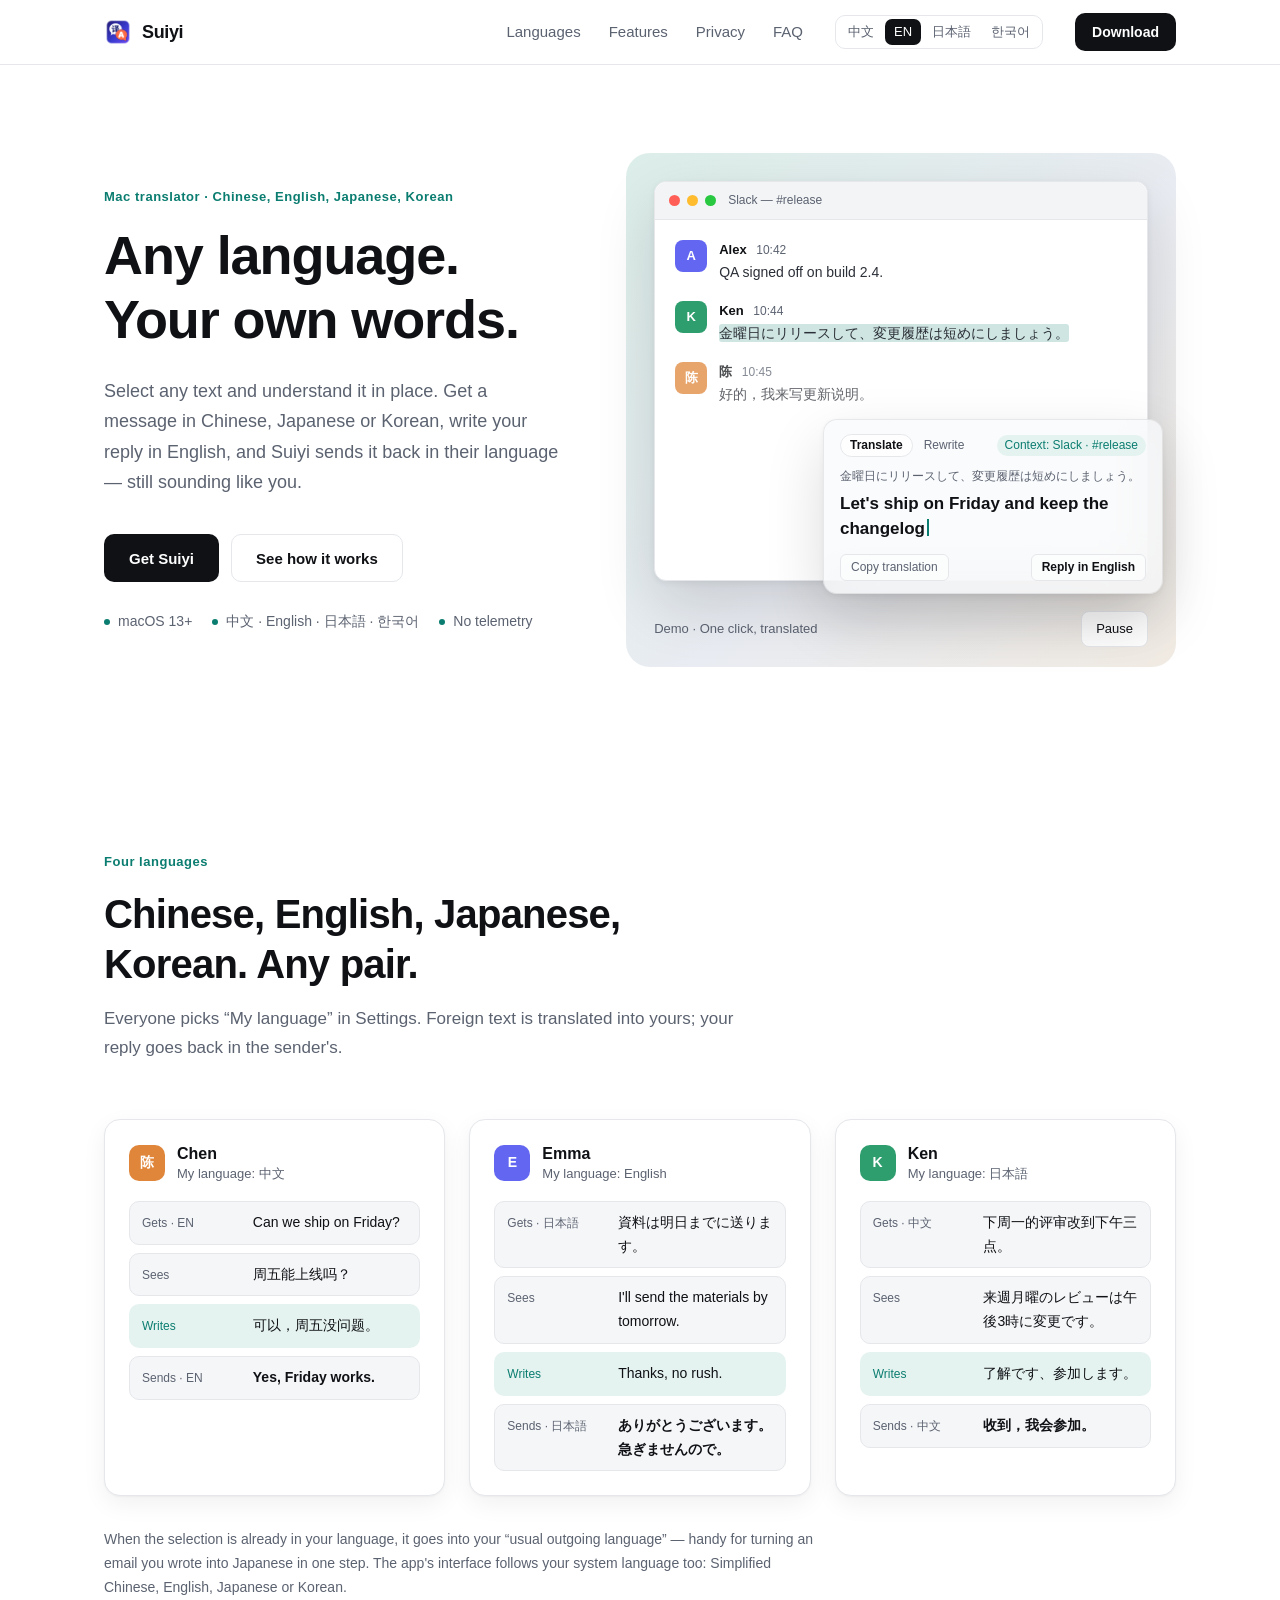
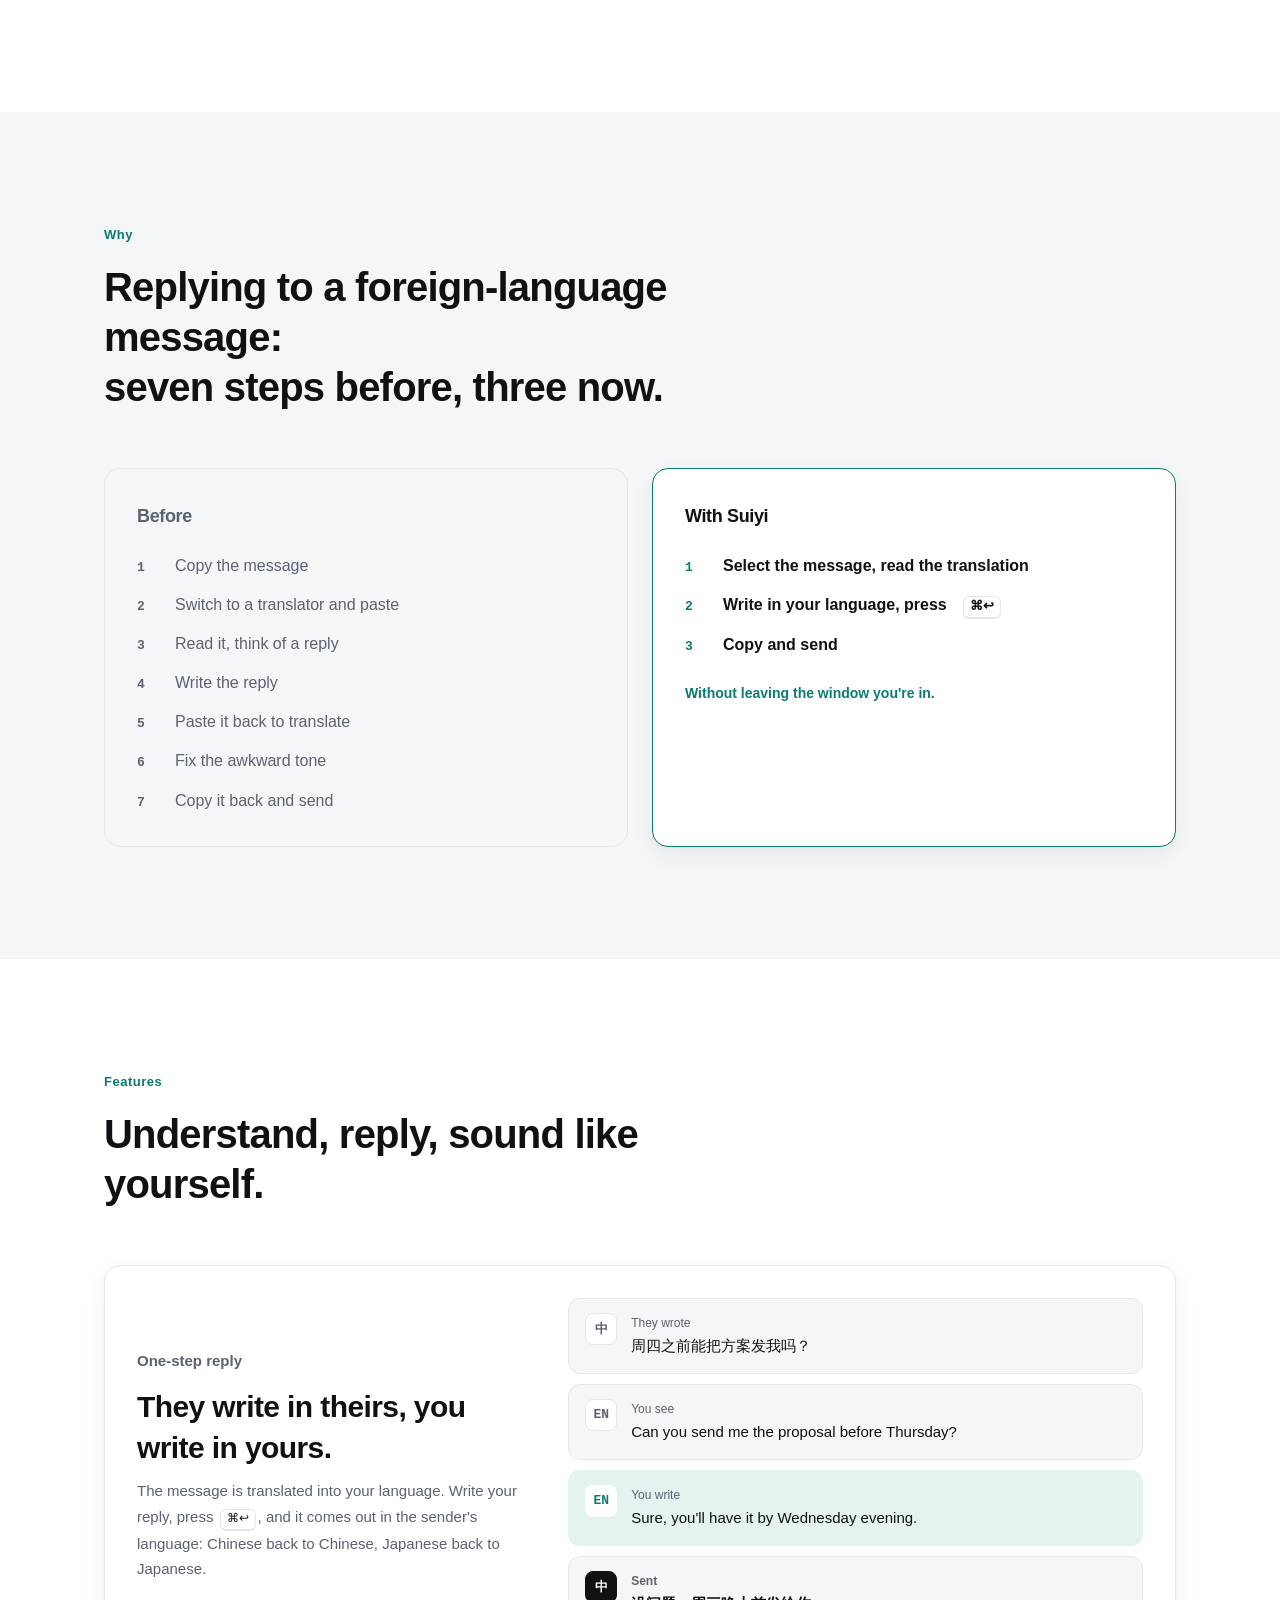
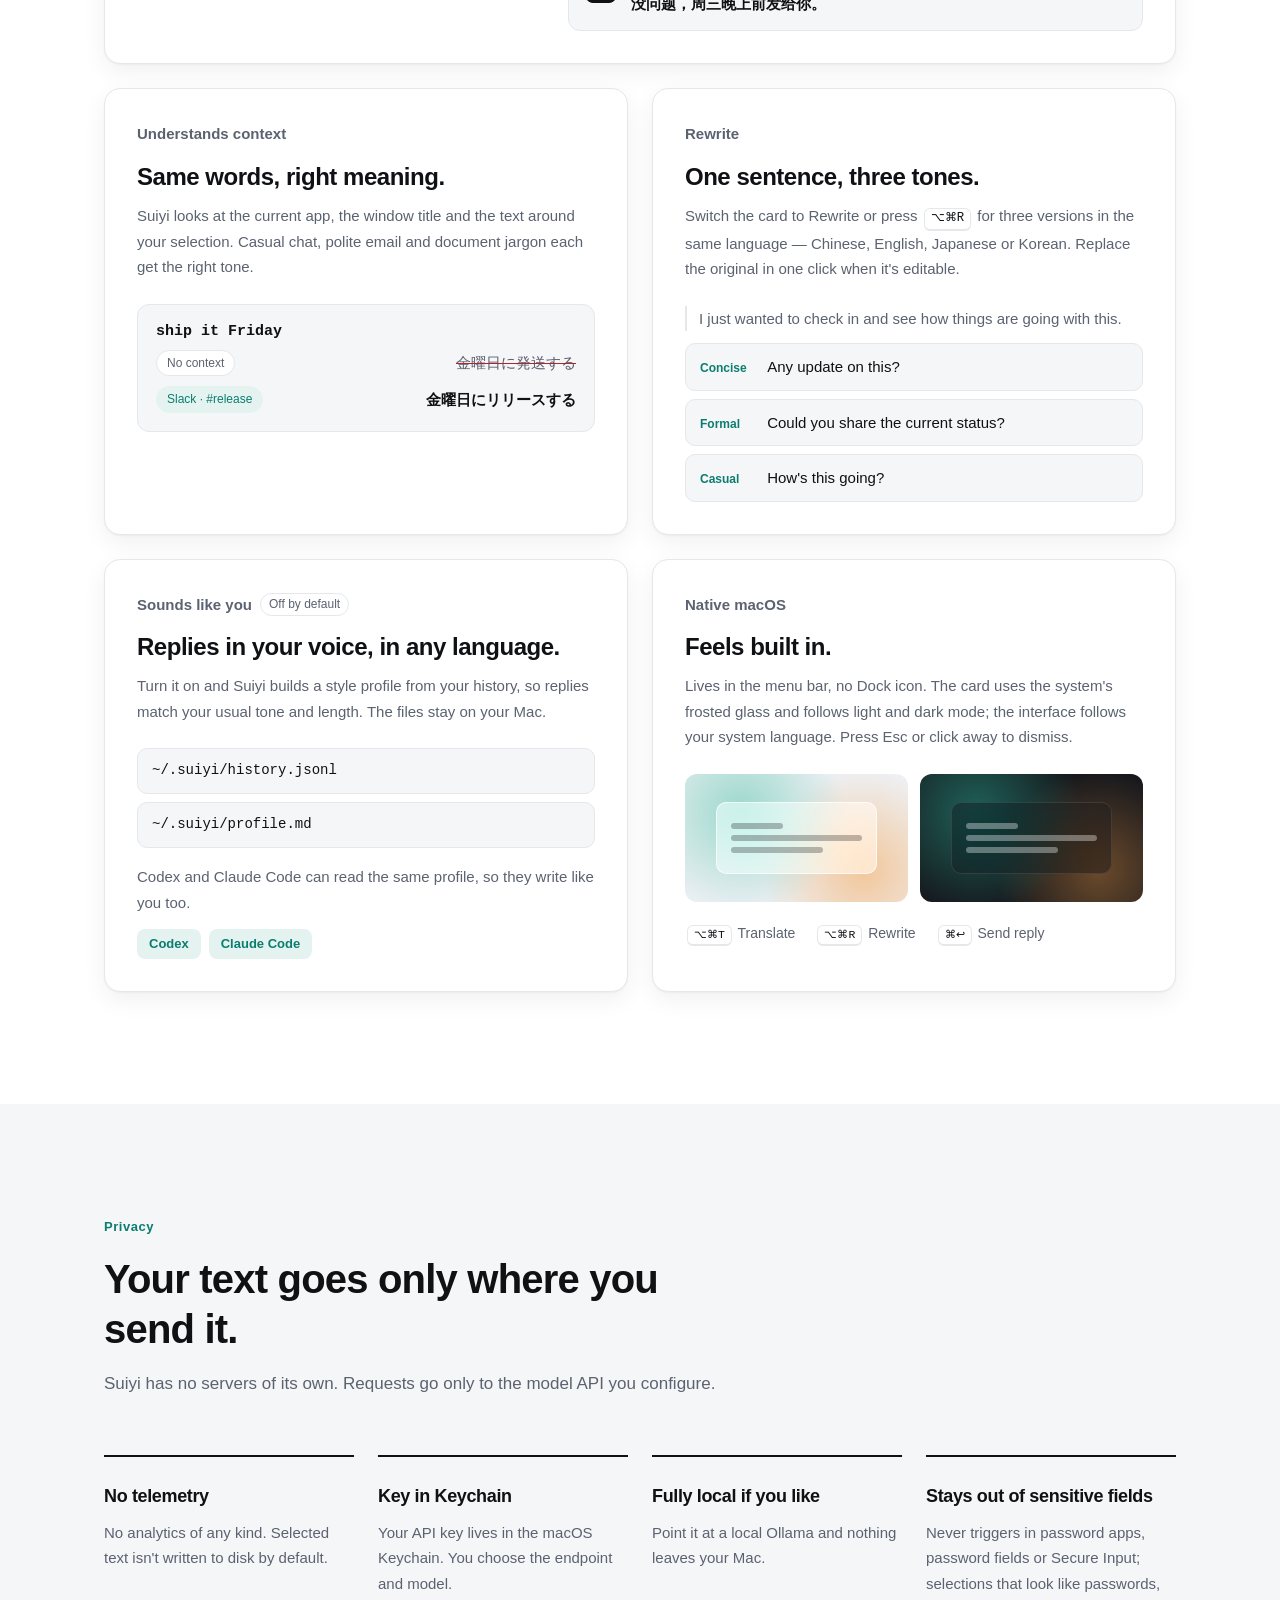
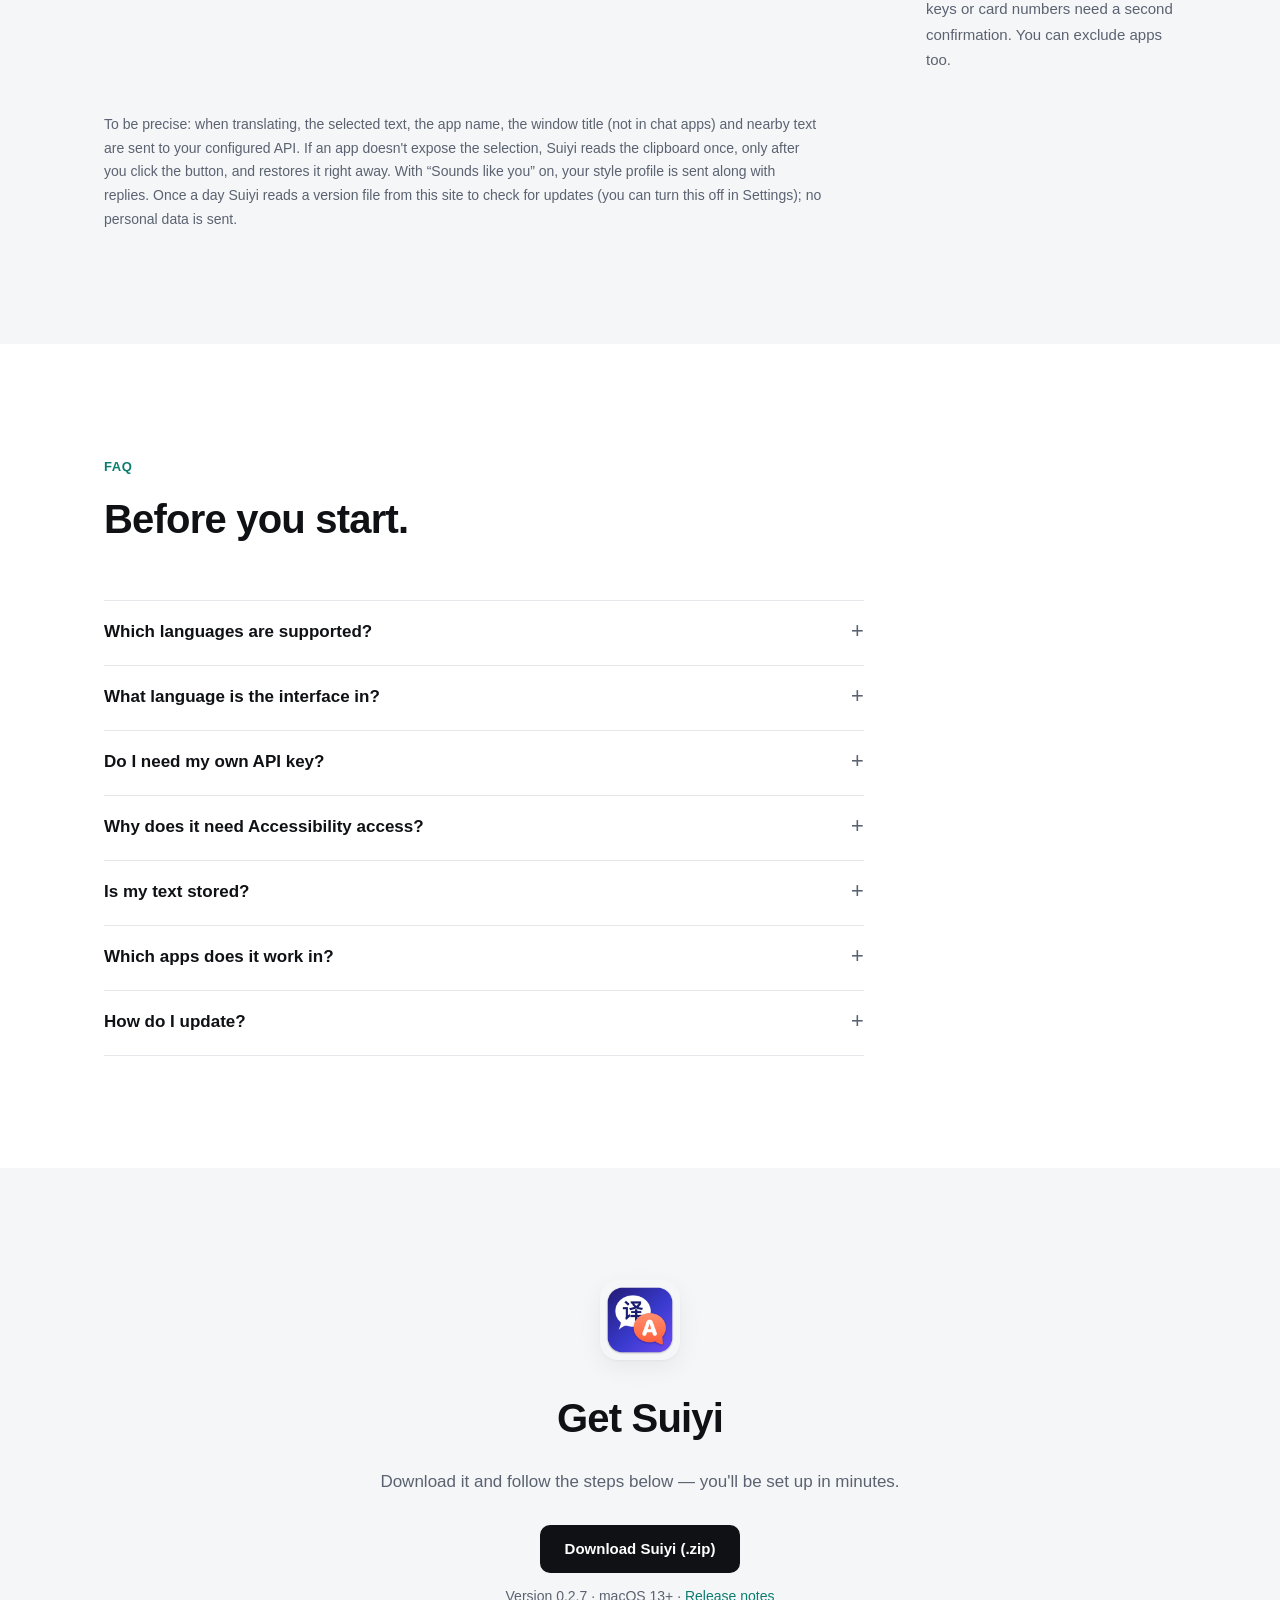
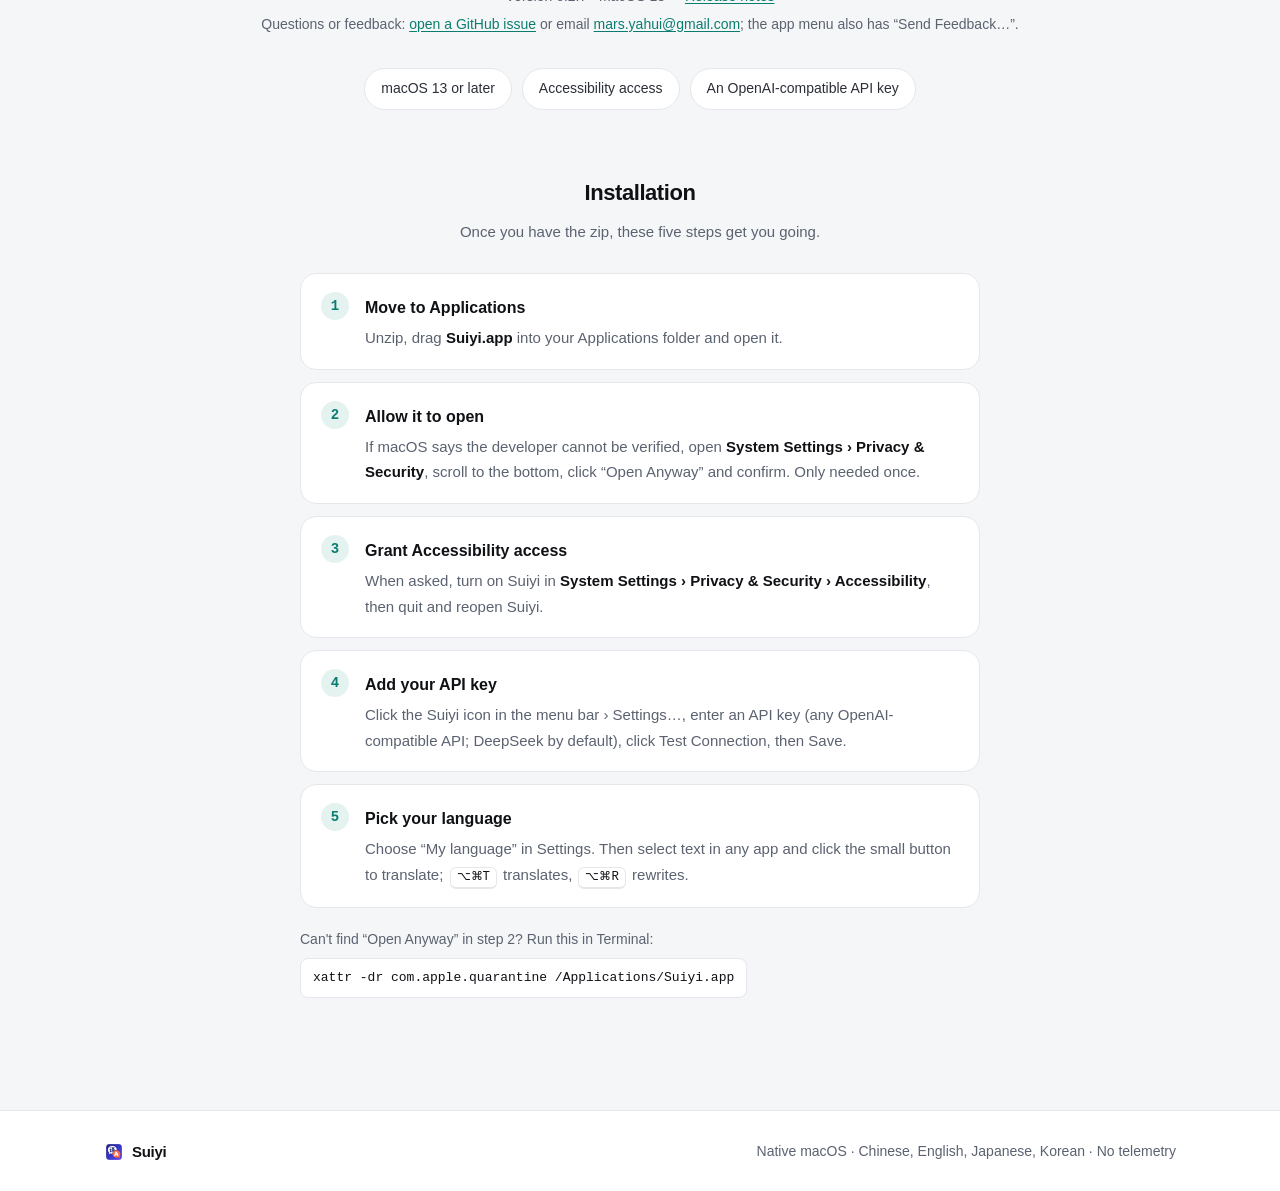
==== commit 2384508f: "Merge pull request #15 from mars16881688/release-0.2.7 官网与 latest.json 更新到 0.2.7" ====
--- a/index.html
+++ b/index.html
@@ -362,22 +362,6 @@
         </div>
       </div>
     </section>
-    <!-- One more thing -->
-    <section class="section lb-guide" id="longbridge" aria-labelledby="longbridge-title">
-      <div class="container">
-        <div class="section-head">
-          <p class="eyebrow">One more thing</p>
-          <h2 id="longbridge-title">给 Longbridge 同事们的指引</h2>
-          <p class="section-sub">公司内部的模型服务可以直接用于随译，按下面三步设置。</p>
-        </div>
-        <ol class="install-steps">
-            <li><span class="step-n">1</span><div><h4>获取 API Key</h4><p>打开 <a href="https://lboneapi.longbridge-inc.com/">lboneapi.longbridge-inc.com</a>，登录后获取你自己的 API Key。</p></div></li>
-            <li><span class="step-n">2</span><div><h4>填写模型服务</h4><p>点菜单栏的随译图标 › 设置…，在「模型服务」里填写：</p><ul class="lb-fields"><li><span class="lb-k">API Key</span><span class="lb-v">刚获取的 Key</span></li><li><span class="lb-k">Base URL</span><span class="lb-v"><code>https://lboneapi.longbridge-inc.com/v1</code></span></li><li><span class="lb-k">模型</span><span class="lb-v"><code>gpt-4o</code></span></li></ul></div></li>
-            <li><span class="step-n">3</span><div><h4>测试并保存</h4><p>点「测试连接」，显示连接成功后，点右下角「保存」。</p></div></li>
-        </ol>
-        <p class="fineprint">API Key 请勿外传，每个人用自己的。</p>
-      </div>
-    </section>
   </main>
 
   <footer class="site-footer">
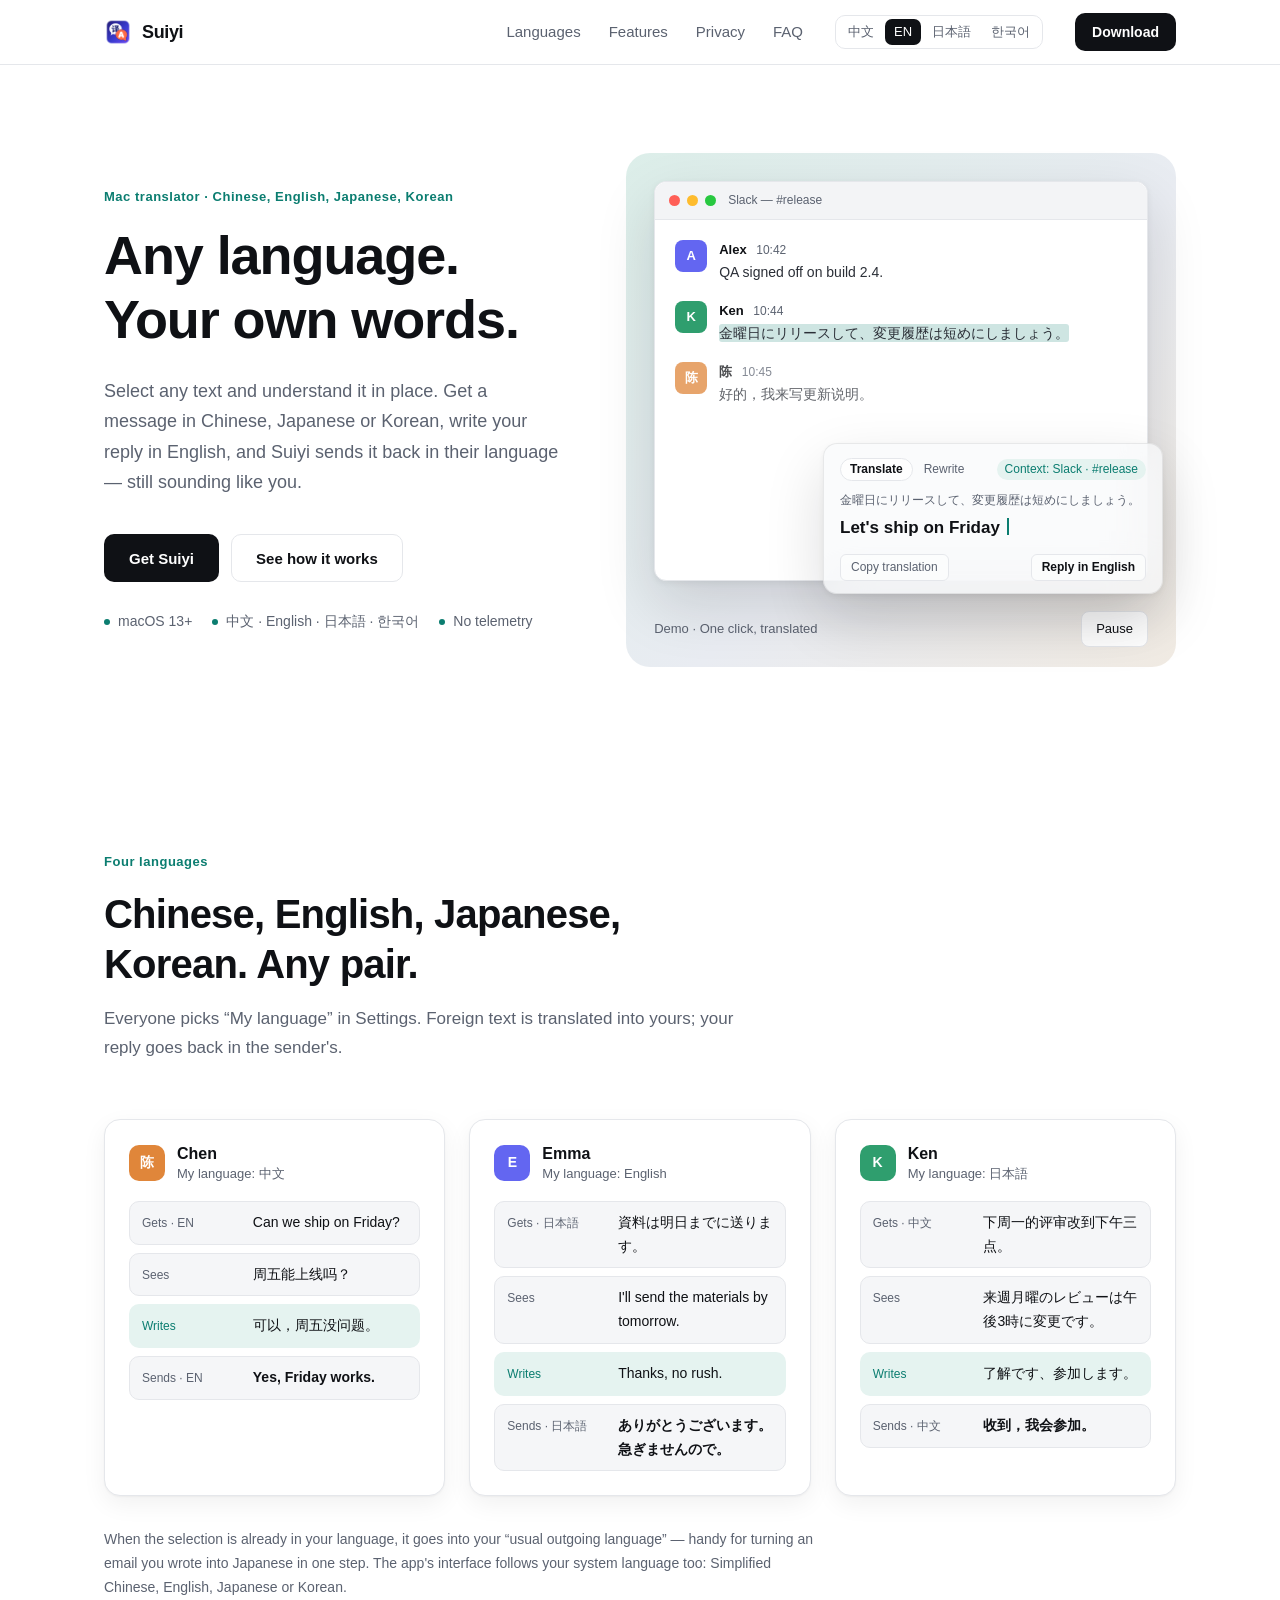
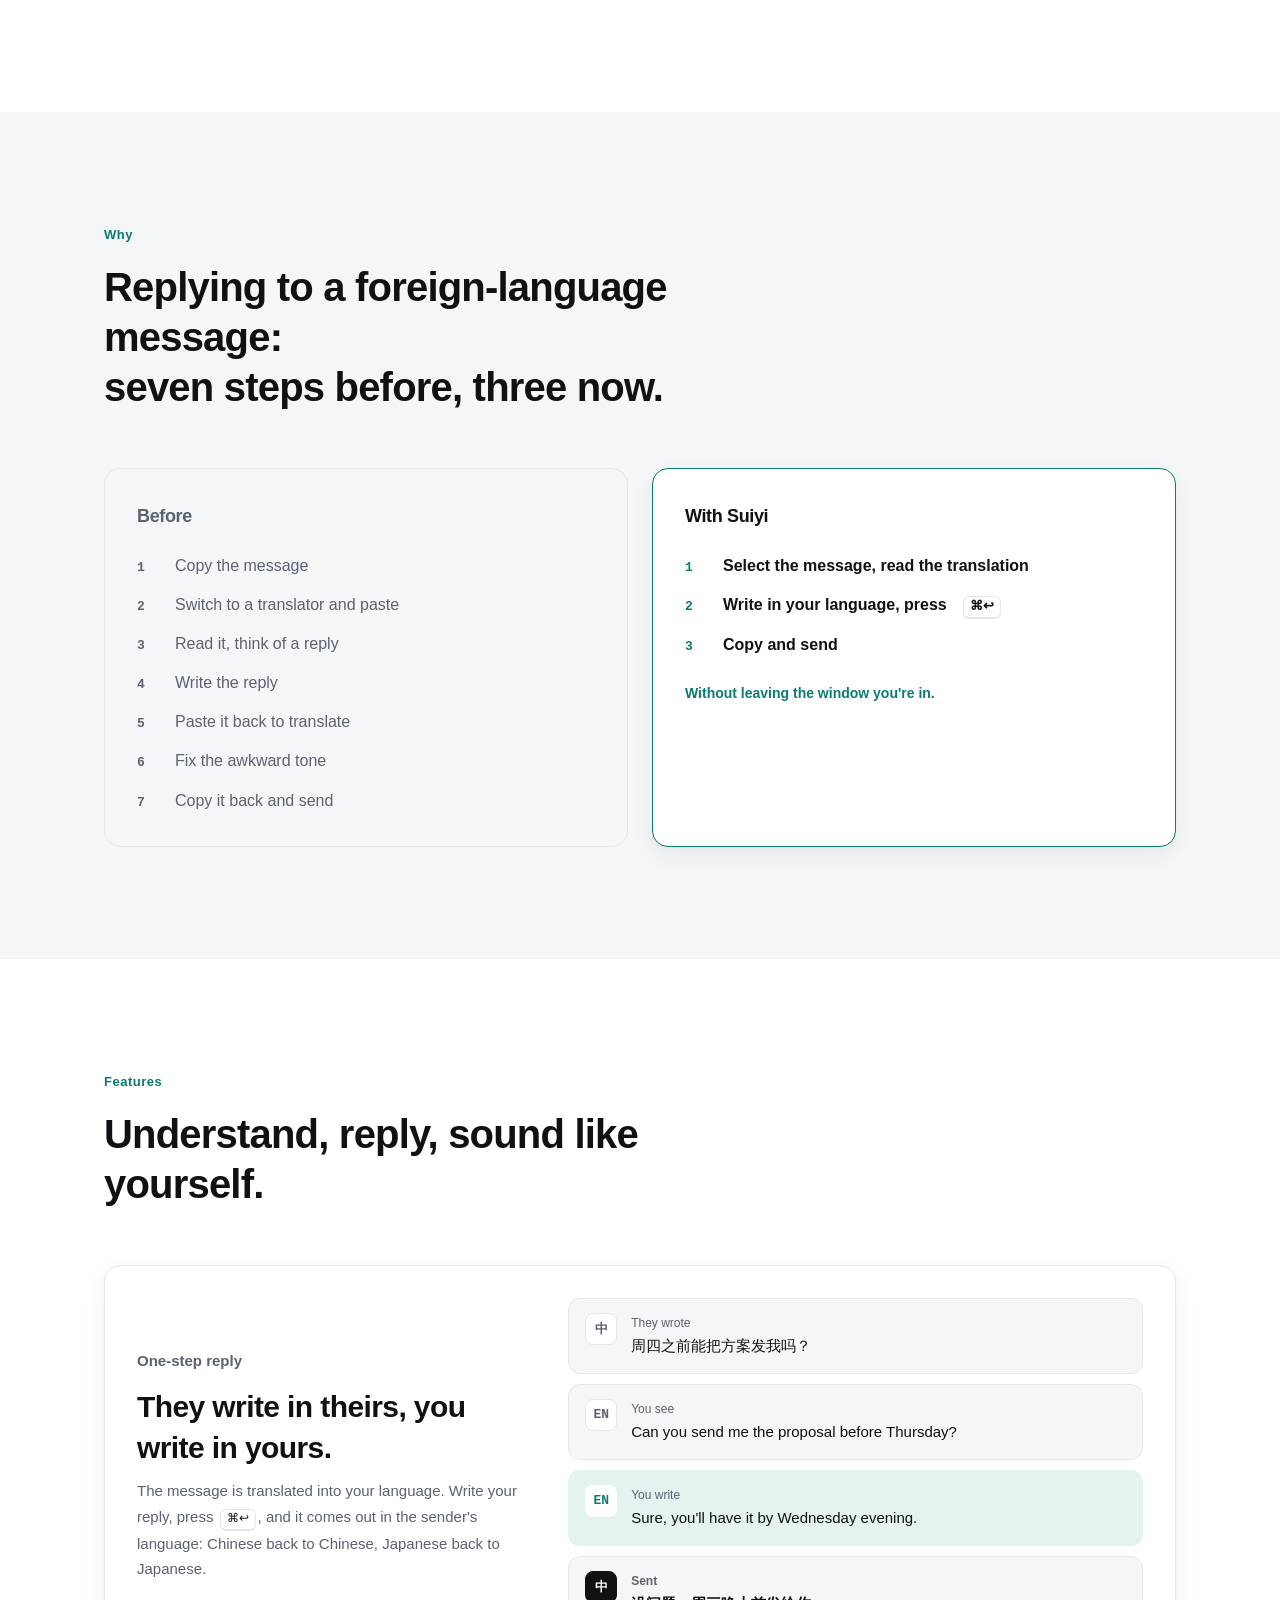
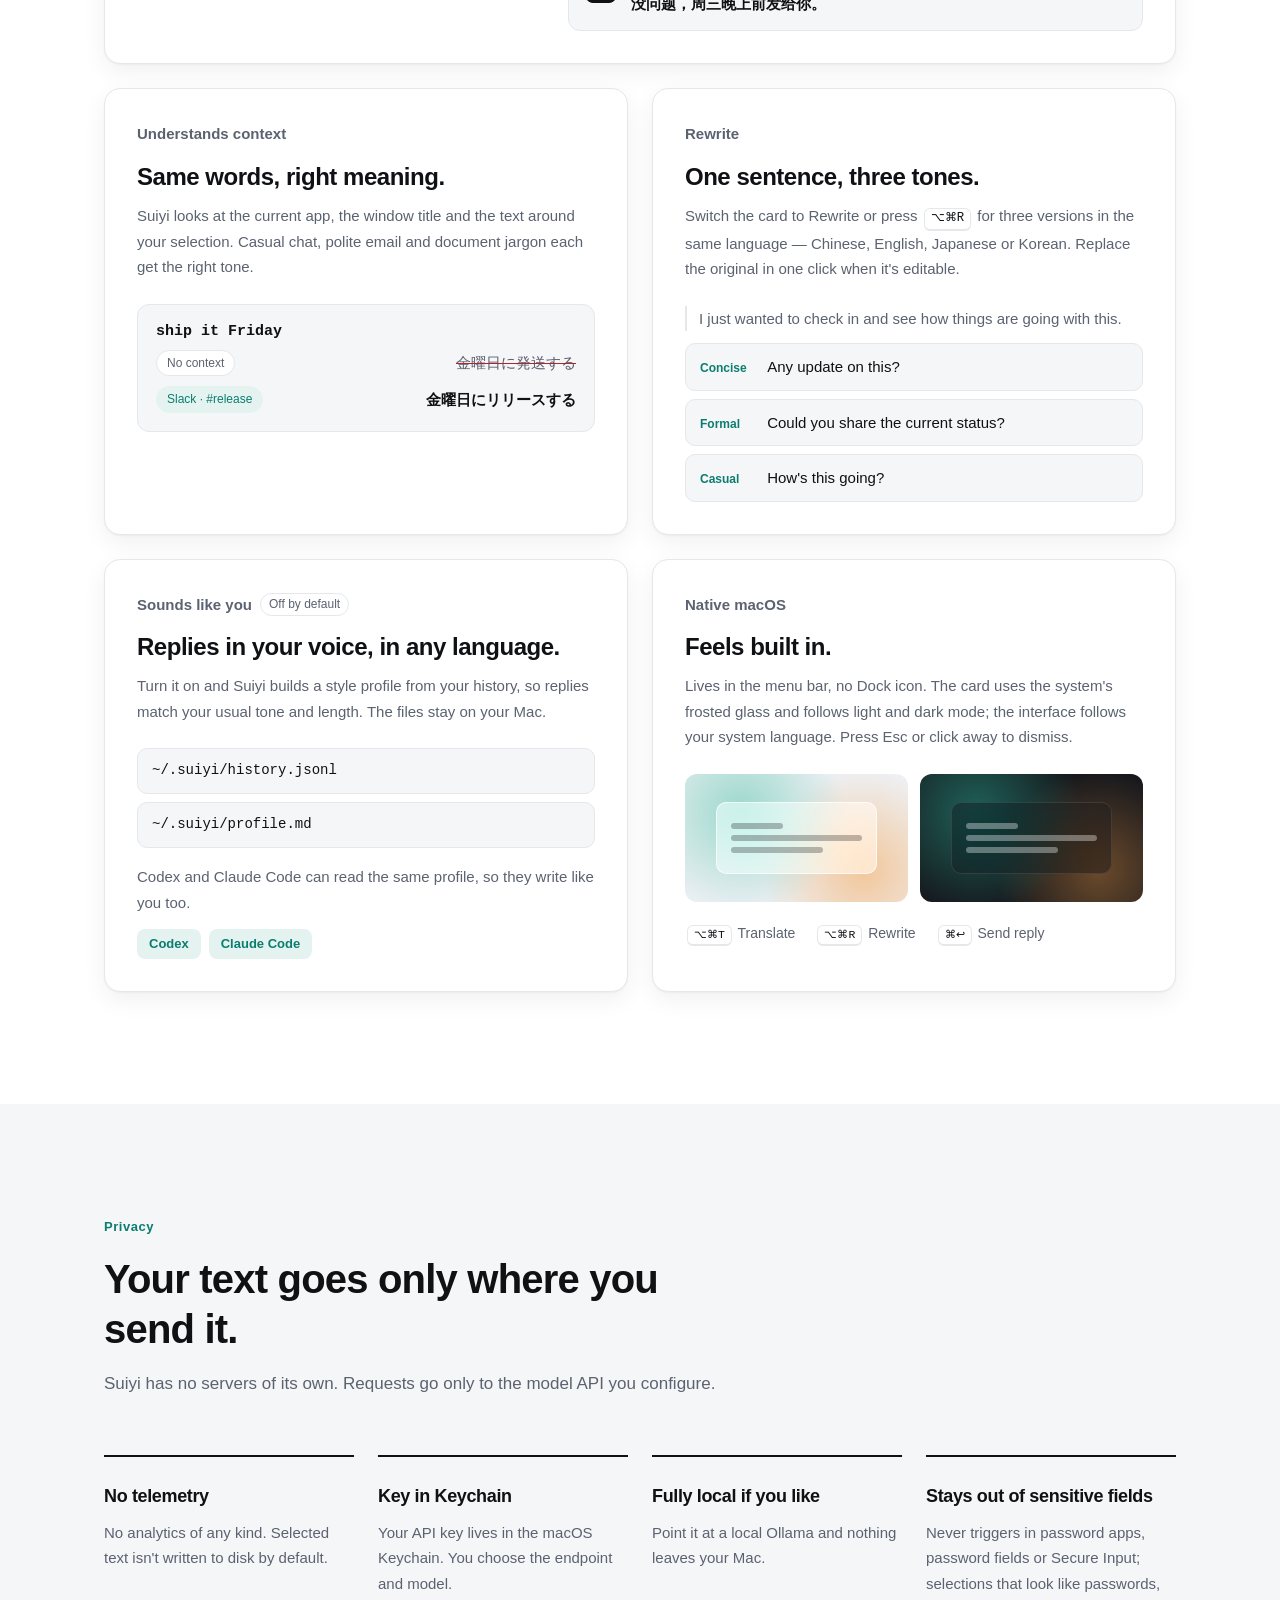
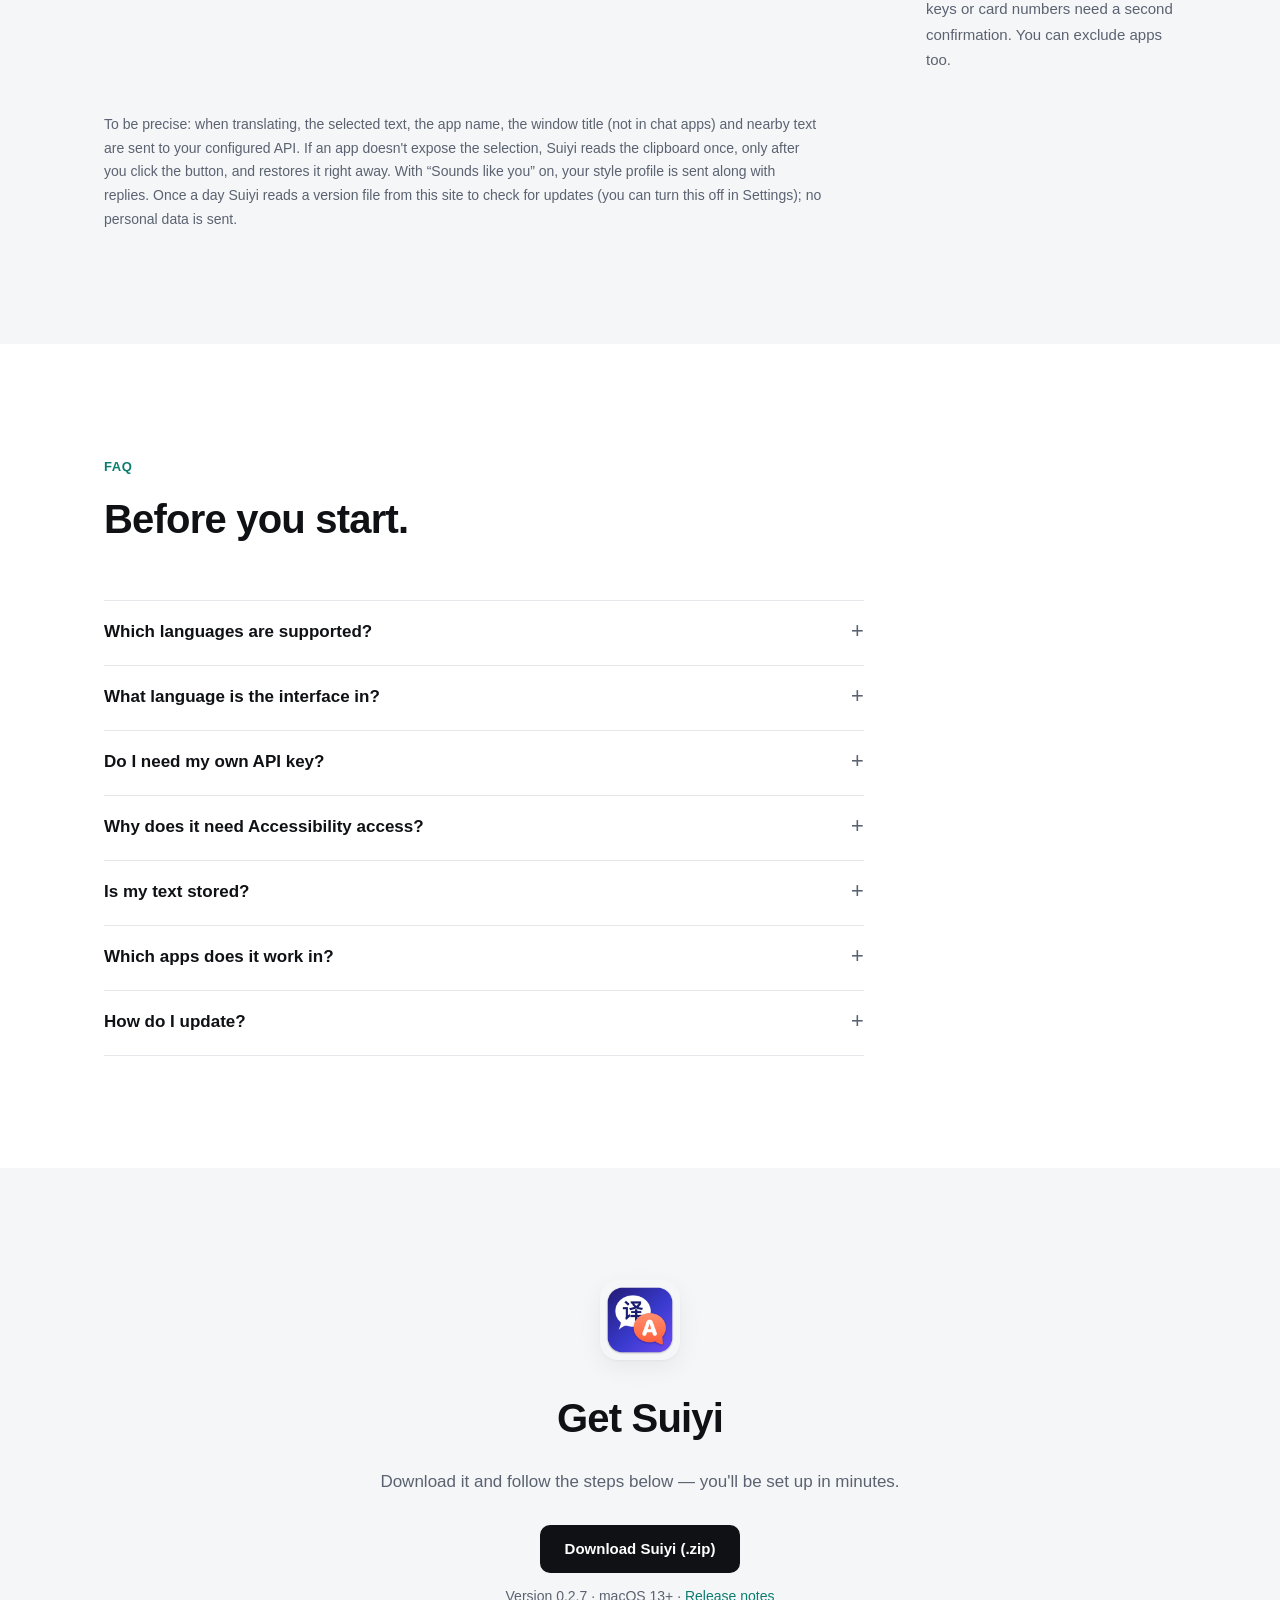
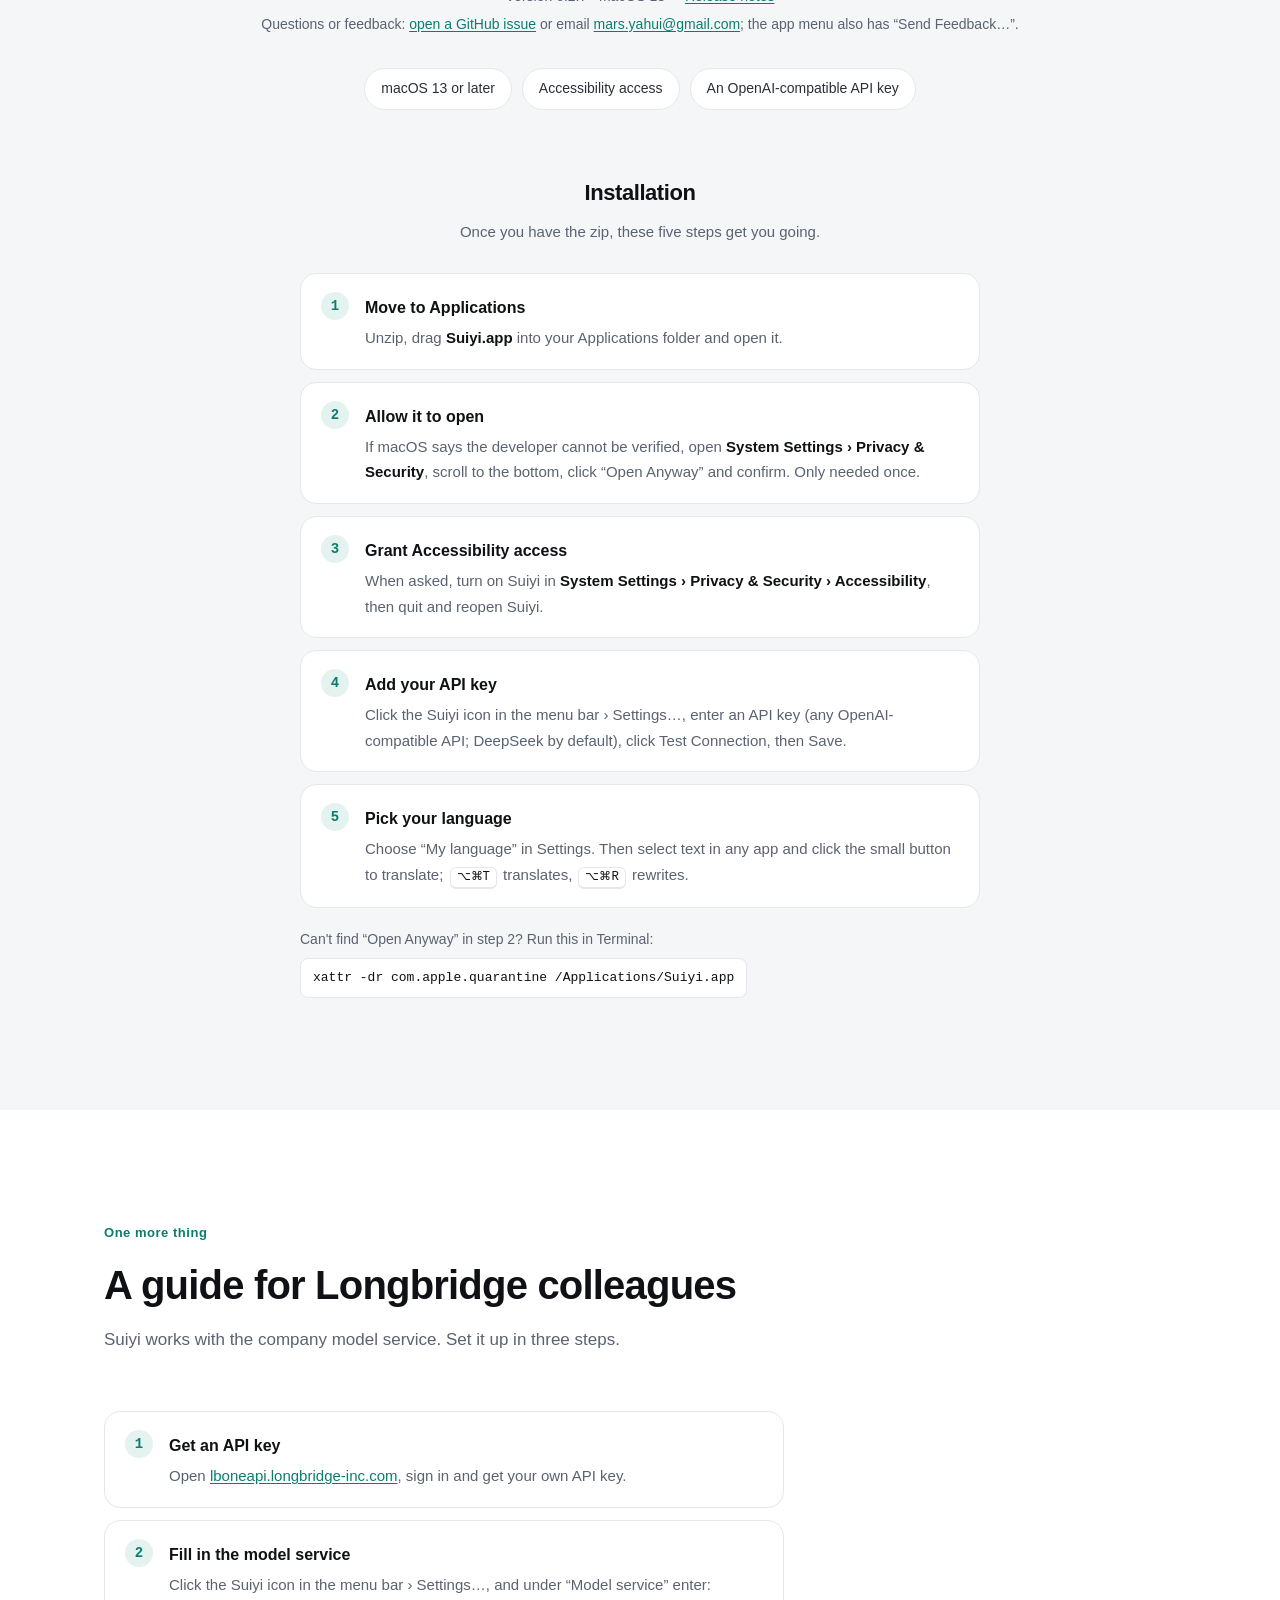
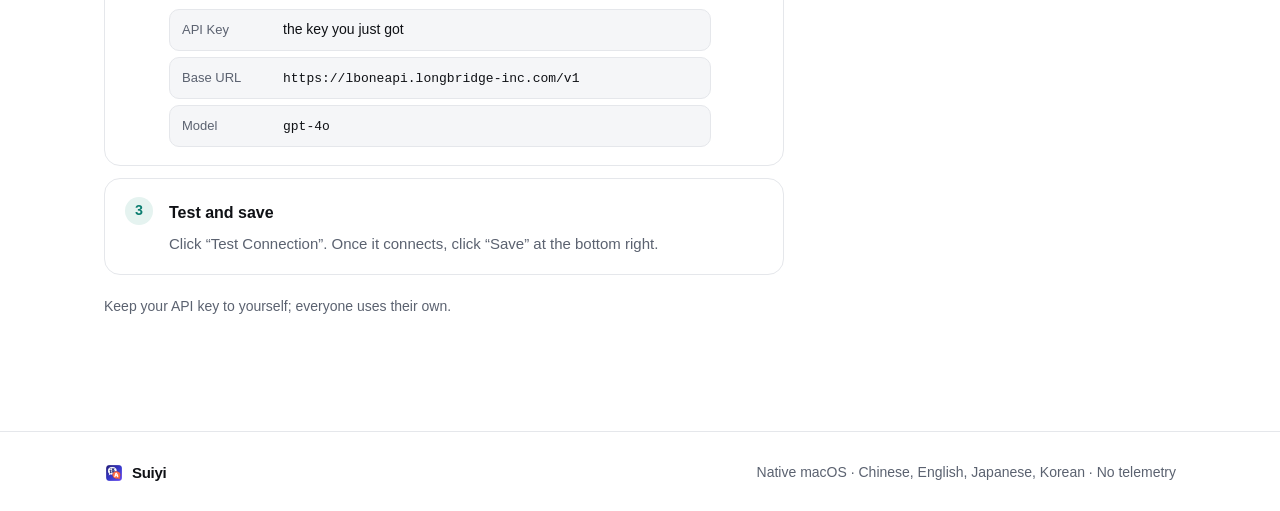
==== commit 572009c5: "Merge pull request #15 from mars16881688/release-0.2.7 官网与 latest.json 更新到 0.2.7" ====
--- a/index.html
+++ b/index.html
@@ -362,6 +362,22 @@
         </div>
       </div>
     </section>
+    <!-- One more thing -->
+    <section class="section lb-guide" id="longbridge" aria-labelledby="longbridge-title">
+      <div class="container">
+        <div class="section-head">
+          <p class="eyebrow">One more thing</p>
+          <h2 id="longbridge-title">给 Longbridge 同事们的指引</h2>
+          <p class="section-sub">公司内部的模型服务可以直接用于随译，按下面三步设置。</p>
+        </div>
+        <ol class="install-steps">
+            <li><span class="step-n">1</span><div><h4>获取 API Key</h4><p>打开 <a href="https://lboneapi.longbridge-inc.com/">lboneapi.longbridge-inc.com</a>，登录后获取你自己的 API Key。</p></div></li>
+            <li><span class="step-n">2</span><div><h4>填写模型服务</h4><p>点菜单栏的随译图标 › 设置…，在「模型服务」里填写：</p><ul class="lb-fields"><li><span class="lb-k">API Key</span><span class="lb-v">刚获取的 Key</span></li><li><span class="lb-k">Base URL</span><span class="lb-v"><code>https://lboneapi.longbridge-inc.com/v1</code></span></li><li><span class="lb-k">模型</span><span class="lb-v"><code>gpt-4o</code></span></li></ul></div></li>
+            <li><span class="step-n">3</span><div><h4>测试并保存</h4><p>点「测试连接」，显示连接成功后，点右下角「保存」。</p></div></li>
+        </ol>
+        <p class="fineprint">API Key 请勿外传，每个人用自己的。</p>
+      </div>
+    </section>
   </main>
 
   <footer class="site-footer">
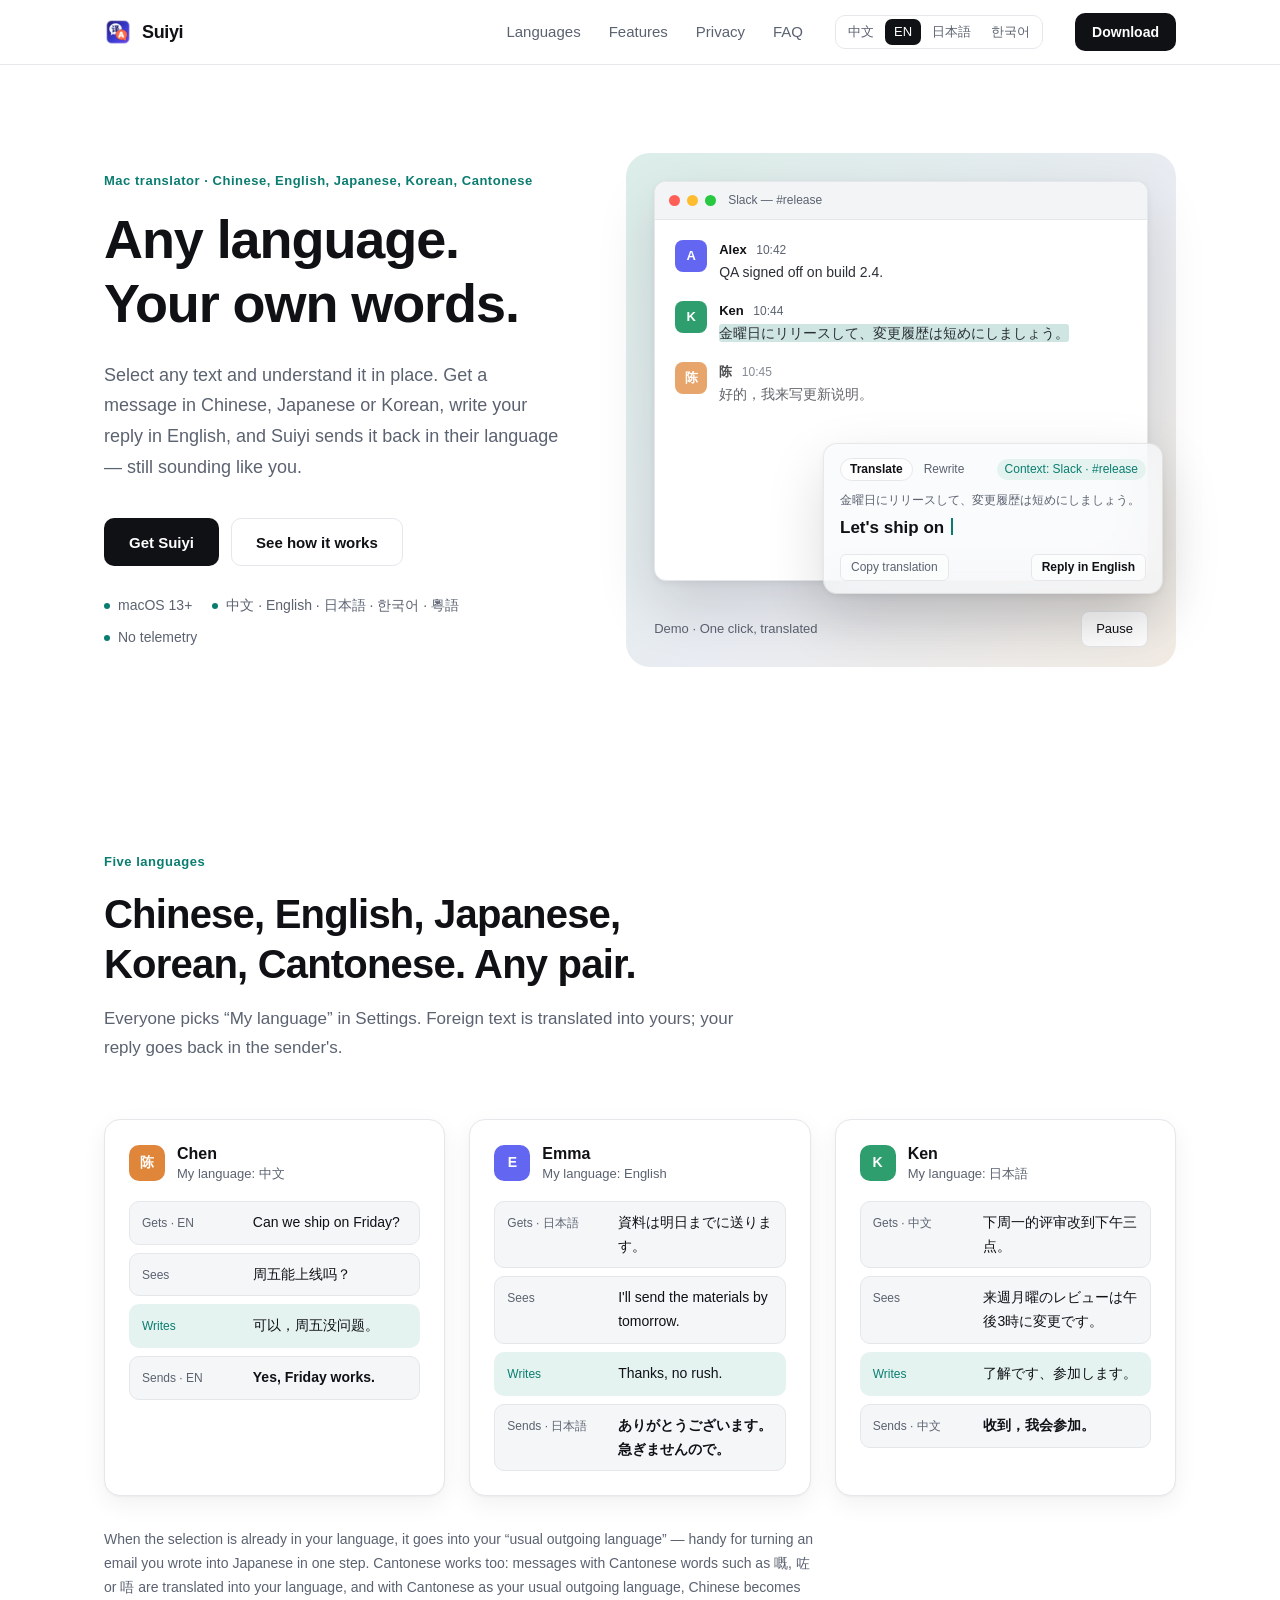
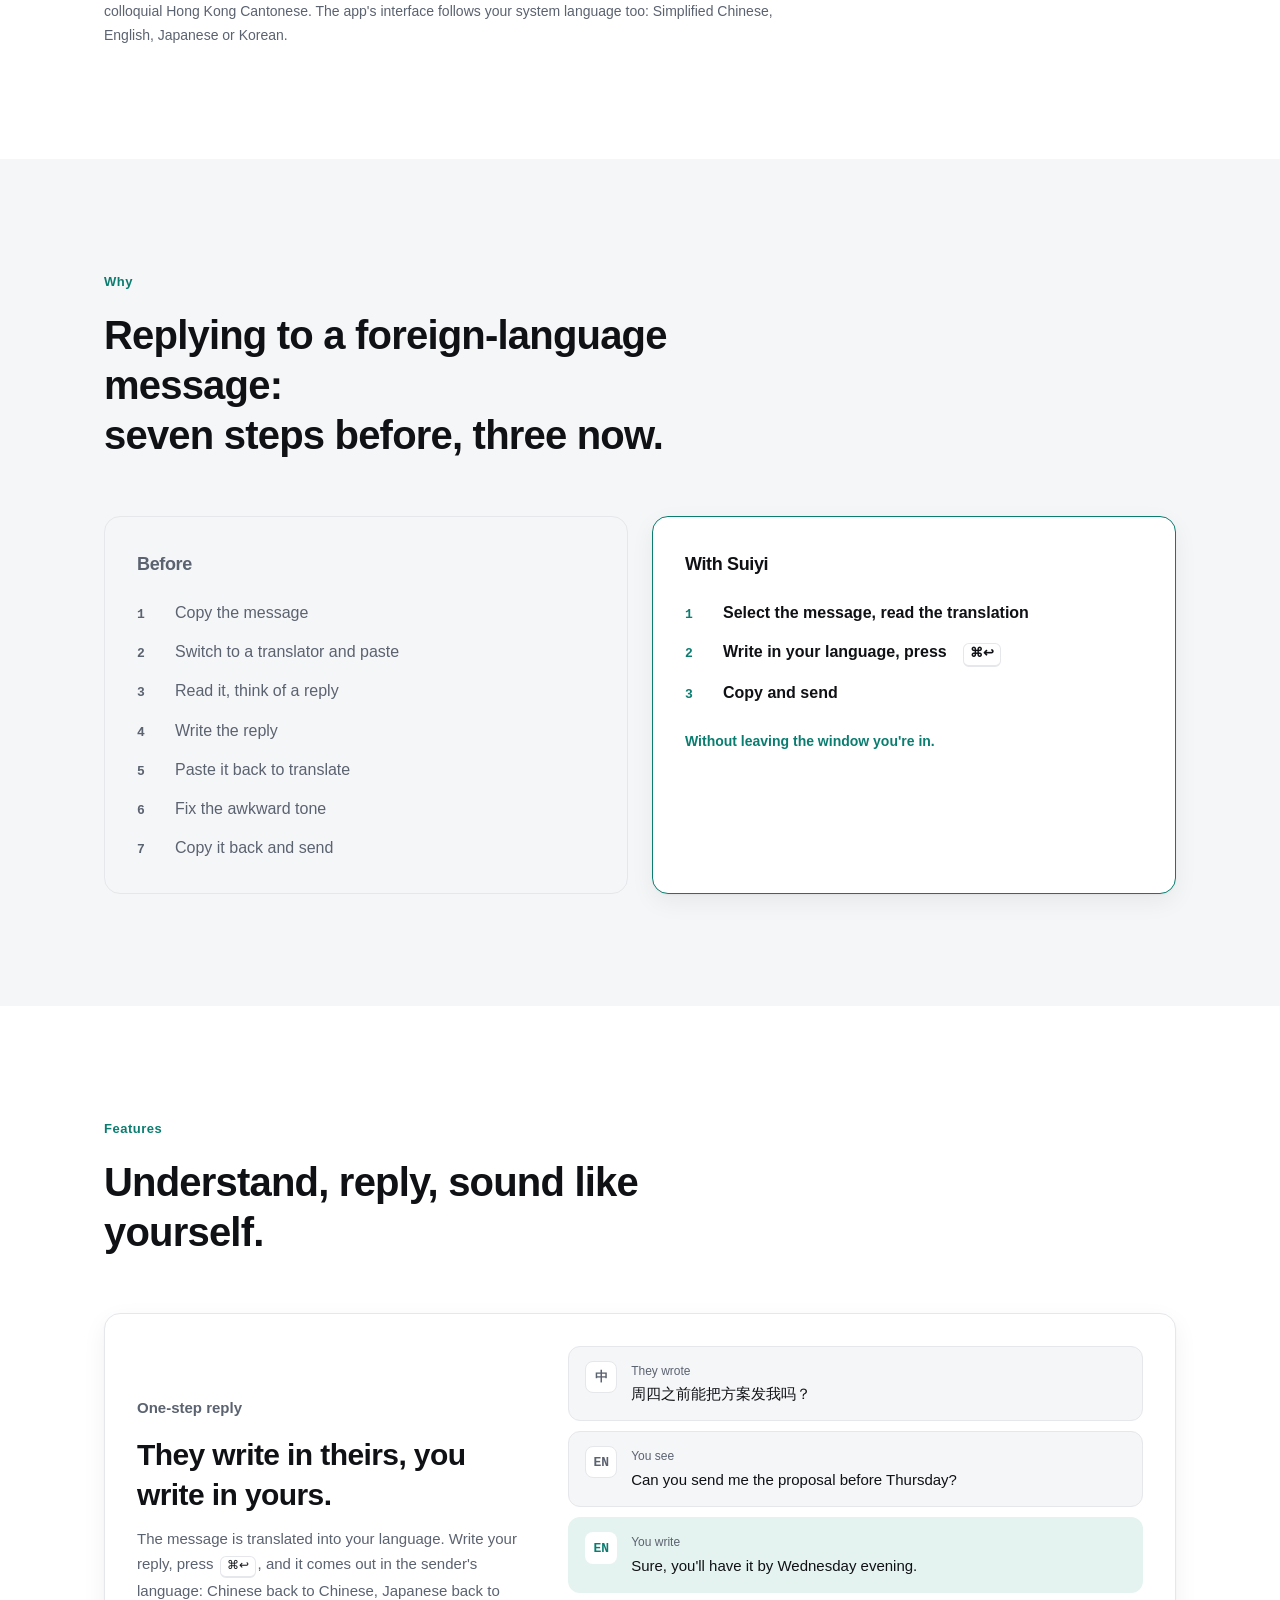
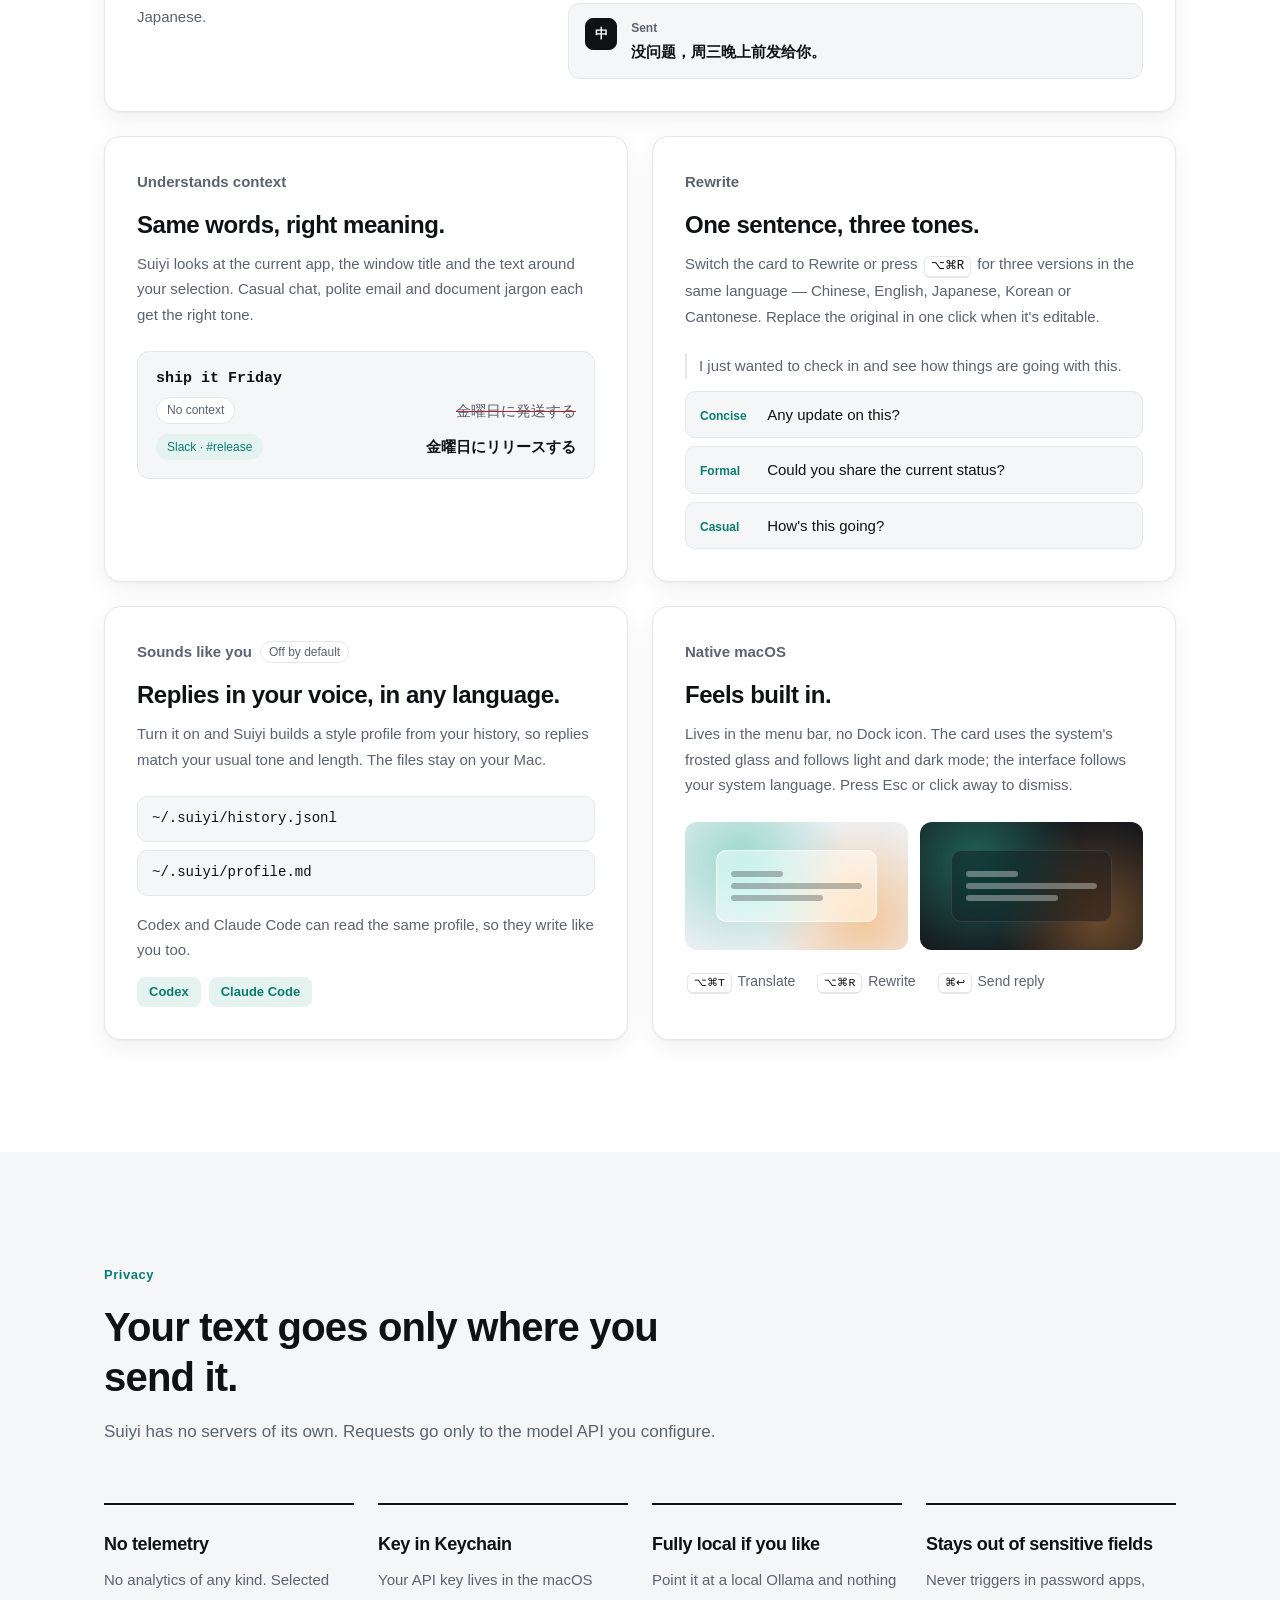
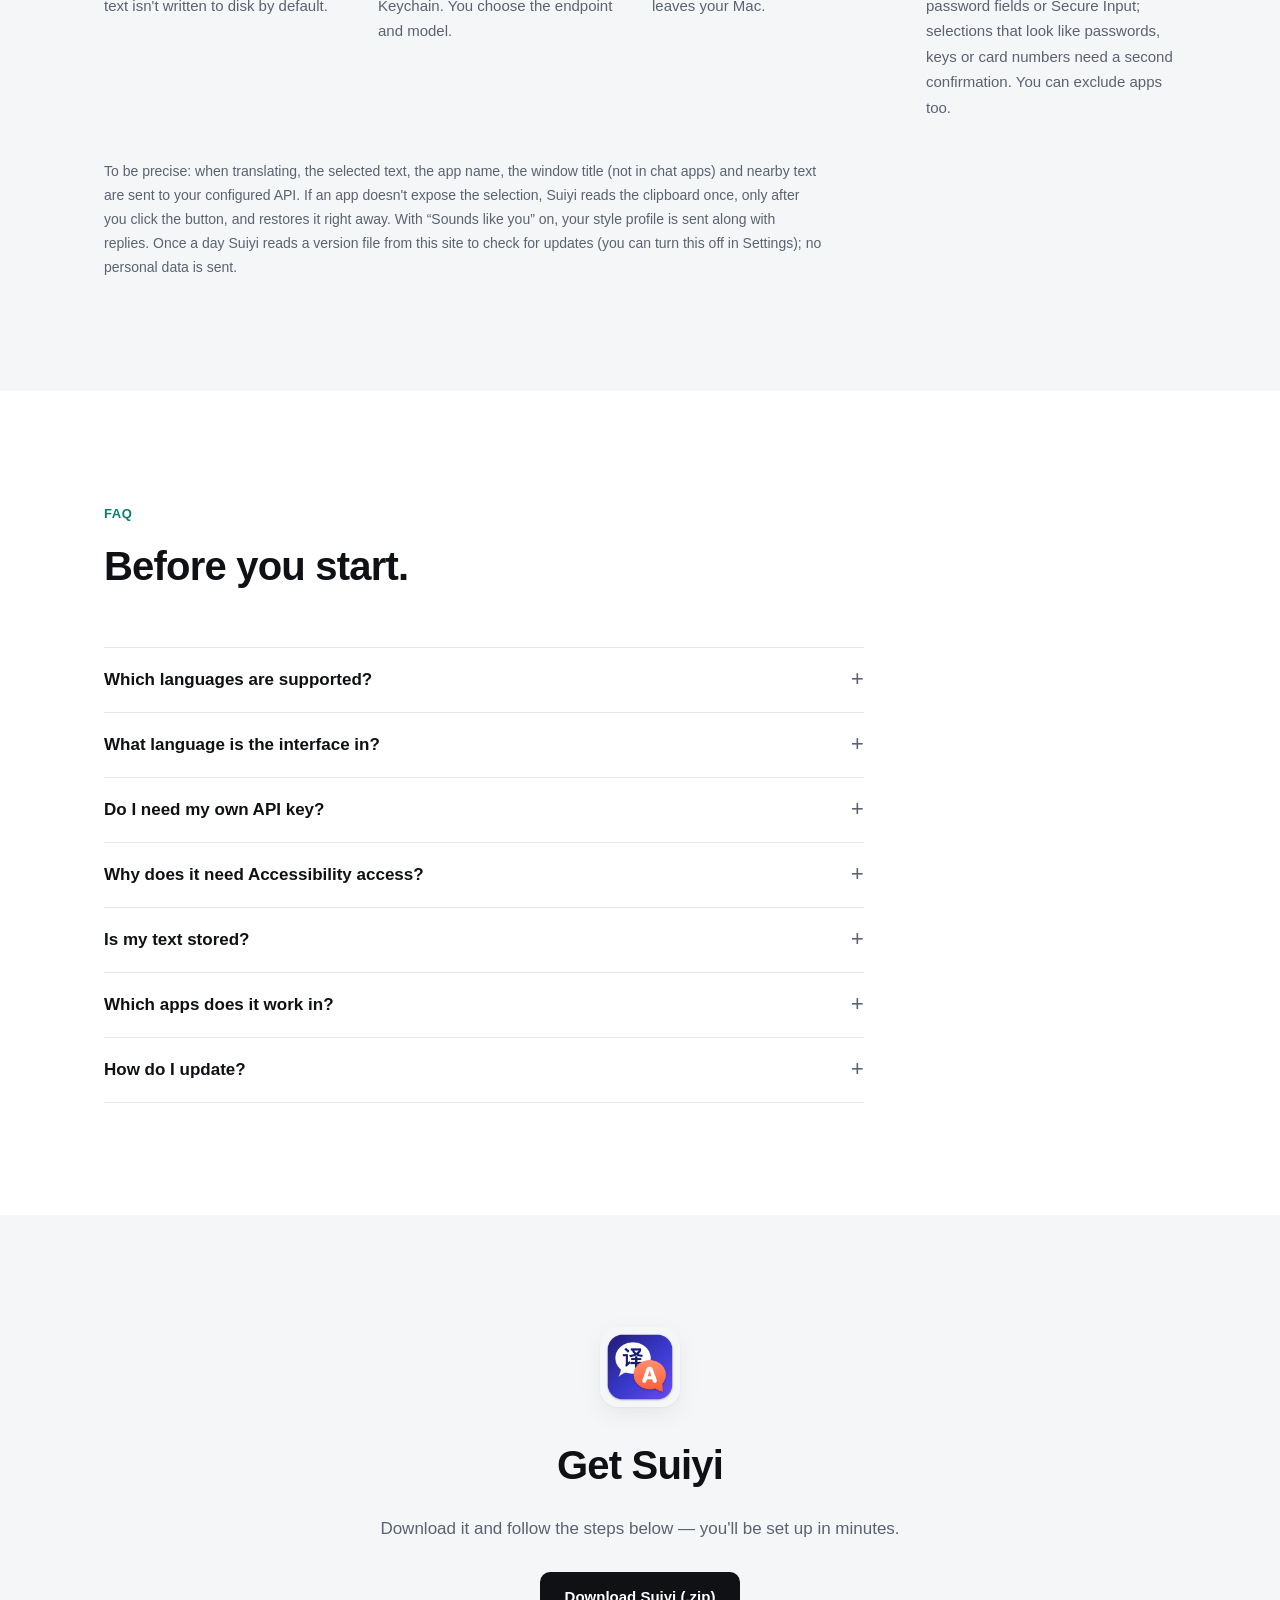
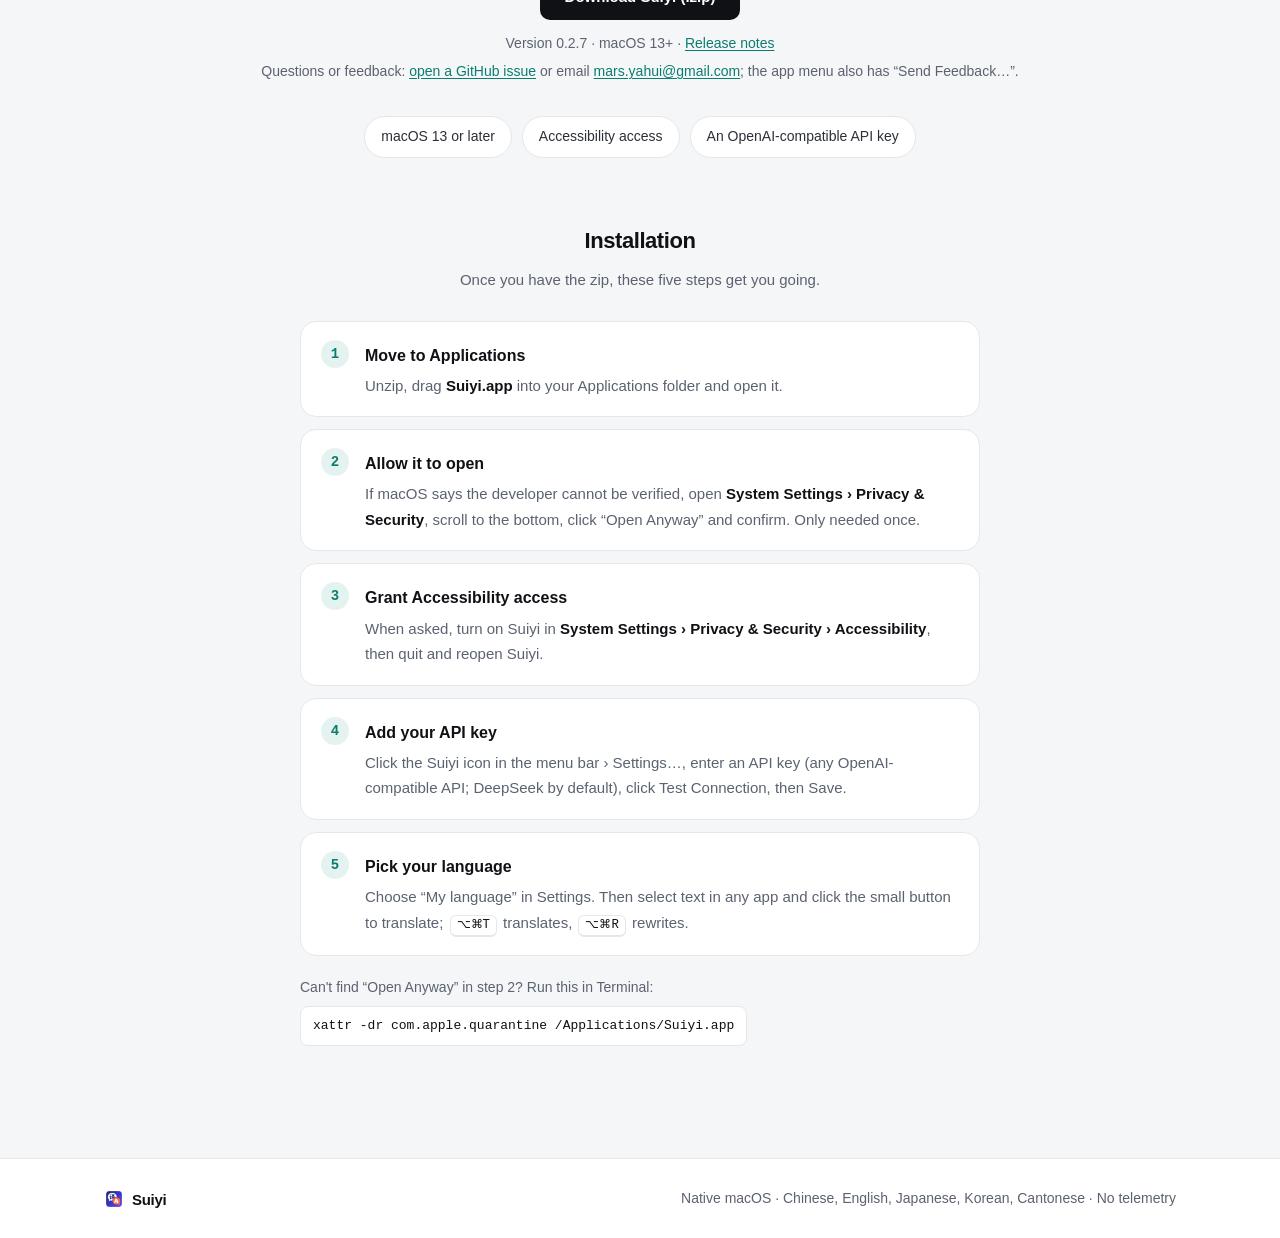
==== commit 3f90833f: "官网文案加入粤语（四种语言）" ====
--- a/index.html
+++ b/index.html
@@ -17,8 +17,8 @@
   <meta name="color-scheme" content="light dark">
   <meta name="theme-color" content="#ffffff" media="(prefers-color-scheme: light)">
   <meta name="theme-color" content="#0c0d10" media="(prefers-color-scheme: dark)">
-  <title>随译 — Mac 全局翻译助手，中英日韩互译</title>
-  <meta name="description" content="随译是 Mac 全局翻译助手，住在菜单栏。中英日韩任意两两互译：选中任何文字就地看懂；收到外语消息，用母语写回复，译回对方的语言，语气像你。无遥测。">
+  <title>随译 — Mac 全局翻译助手，中英日韩粤互译</title>
+  <meta name="description" content="随译是 Mac 全局翻译助手，住在菜单栏。中英日韩粤任意两两互译：选中任何文字就地看懂；收到外语消息，用母语写回复，译回对方的语言，语气像你。无遥测。">
   <link rel="alternate" hreflang="zh-CN" href="https://mars16881688.github.io/fanyi-site/">
   <link rel="alternate" hreflang="en" href="https://mars16881688.github.io/fanyi-site/en/">
   <link rel="alternate" hreflang="ja" href="https://mars16881688.github.io/fanyi-site/ja/">
@@ -27,7 +27,7 @@
   <meta property="og:type" content="website">
   <meta property="og:locale" content="zh_CN">
   <meta property="og:title" content="随译 — Mac 全局翻译助手">
-  <meta property="og:description" content="中英日韩两两互译。用母语读，用母语回，语气像你。原生 macOS，无遥测。">
+  <meta property="og:description" content="中英日韩粤两两互译。用母语读，用母语回，语气像你。原生 macOS，无遥测。">
   <meta property="og:url" content="https://mars16881688.github.io/fanyi-site/">
   <meta property="og:image" content="https://mars16881688.github.io/fanyi-site/assets/icon-512.png">
   <link rel="icon" type="image/png" href="assets/favicon-64.png">
@@ -62,7 +62,7 @@
     <section class="hero" id="top" aria-labelledby="hero-title">
       <div class="container hero-grid">
         <div class="hero-copy">
-          <p class="eyebrow">Mac 全局翻译助手 · 中英日韩互译</p>
+          <p class="eyebrow">Mac 全局翻译助手 · 中英日韩粤互译</p>
           <h1 id="hero-title"><span class="line">外语的工作，</span><span class="line">用母语完成。</span></h1>
           <p class="lede">选中任何文字，就地看懂。收到英文或日文消息，用中文写回复，随译译回对方的语言，语气还像你。</p>
           <div class="hero-actions">
@@ -71,7 +71,7 @@
           </div>
           <ul class="hero-meta" aria-label="基本信息">
             <li>macOS 13+</li>
-            <li>中文 · English · 日本語 · 한국어</li>
+            <li>中文 · English · 日本語 · 한국어 · 粵語</li>
             <li>无遥测</li>
           </ul>
         </div>
@@ -125,8 +125,8 @@
     <section class="section" id="languages" aria-labelledby="languages-title">
       <div class="container">
         <div class="section-head">
-          <p class="eyebrow">四种语言</p>
-          <h2 id="languages-title">中英日韩，两两互译。</h2>
+          <p class="eyebrow">五种语言</p>
+          <h2 id="languages-title">中英日韩粤，两两互译。</h2>
           <p class="section-sub">每个人在设置里选「我的语言」。外语一律译成你的语言；回复时，再译回对方的语言。</p>
         </div>
         <ul class="people">
@@ -158,7 +158,7 @@
             </ol>
           </li>
         </ul>
-        <p class="fineprint">选中的已经是你的语言时，译成你的「常用对外语言」，比如中文写好的邮件一键译成英文。界面同样跟随系统，支持简体中文、English、日本語、한국어。</p>
+        <p class="fineprint">选中的已经是你的语言时，译成你的「常用对外语言」，比如中文写好的邮件一键译成英文。粤语也行：带「嘅、咗、唔」的粤语消息会译成普通话；「常用对外语言」选粤语，中文就译成港式粤语口语。界面同样跟随系统，支持简体中文、English、日本語、한국어。</p>
       </div>
     </section>
 
@@ -235,7 +235,7 @@
           <article class="feature">
             <p class="tag">改写</p>
             <h3>一句话，三种口吻。</h3>
-            <p>在卡片顶部切到「改写」或按 <kbd>⌥⌘R</kbd>，同语言给出三个版本，中英日韩都行。原文可编辑时，一键替换。</p>
+            <p>在卡片顶部切到「改写」或按 <kbd>⌥⌘R</kbd>，同语言给出三个版本，中英日韩粤都行。原文可编辑时，一键替换。</p>
             <p class="rw-src">我想问一下这个事情现在进展怎么样了。</p>
             <ul class="rewrite" aria-label="三个改写版本">
               <li><span>简洁</span>这件事进展如何？</li>
@@ -304,7 +304,7 @@
         <div class="faq">
           <details>
             <summary>支持哪些语言？</summary>
-            <p>中文、英文、日文、韩文任意两两互译。在设置里选「我的语言」：外语译成你的语言，你的语言译成「常用对外语言」，回复译回对方的语言。法文、德文等其他语言也能译成你的语言。</p>
+            <p>中文、英文、日文、韩文、粤语任意两两互译。在设置里选「我的语言」：外语译成你的语言，你的语言译成「常用对外语言」，回复译回对方的语言。法文、德文等其他语言也能译成你的语言。</p>
           </details>
           <details>
             <summary>界面是什么语言？</summary>
@@ -362,28 +362,12 @@
         </div>
       </div>
     </section>
-    <!-- One more thing -->
-    <section class="section lb-guide" id="longbridge" aria-labelledby="longbridge-title">
-      <div class="container">
-        <div class="section-head">
-          <p class="eyebrow">One more thing</p>
-          <h2 id="longbridge-title">给 Longbridge 同事们的指引</h2>
-          <p class="section-sub">公司内部的模型服务可以直接用于随译，按下面三步设置。</p>
-        </div>
-        <ol class="install-steps">
-            <li><span class="step-n">1</span><div><h4>获取 API Key</h4><p>打开 <a href="https://lboneapi.longbridge-inc.com/">lboneapi.longbridge-inc.com</a>，登录后获取你自己的 API Key。</p></div></li>
-            <li><span class="step-n">2</span><div><h4>填写模型服务</h4><p>点菜单栏的随译图标 › 设置…，在「模型服务」里填写：</p><ul class="lb-fields"><li><span class="lb-k">API Key</span><span class="lb-v">刚获取的 Key</span></li><li><span class="lb-k">Base URL</span><span class="lb-v"><code>https://lboneapi.longbridge-inc.com/v1</code></span></li><li><span class="lb-k">模型</span><span class="lb-v"><code>gpt-4o</code></span></li></ul></div></li>
-            <li><span class="step-n">3</span><div><h4>测试并保存</h4><p>点「测试连接」，显示连接成功后，点右下角「保存」。</p></div></li>
-        </ol>
-        <p class="fineprint">API Key 请勿外传，每个人用自己的。</p>
-      </div>
-    </section>
   </main>
 
   <footer class="site-footer">
     <div class="container footer-inner">
       <span class="brand brand-sm"><img src="assets/favicon-64.png" width="20" height="20" alt="">随译</span>
-      <span>原生 macOS · 中英日韩互译 · 无遥测</span>
+      <span>原生 macOS · 中英日韩粤互译 · 无遥测</span>
     </div>
   </footer>
 </body>
--- a/styles.css
+++ b/styles.css
@@ -380,16 +380,6 @@
 .install-fallback { margin-top: 20px; font-size: 14px; color: var(--muted); }
 .install-fallback code { display: inline-block; margin-top: 6px; padding: 8px 12px; border-radius: 8px; background: var(--card); border: 1px solid var(--line); color: var(--ink); font-size: 13px; overflow-wrap: anywhere; }
 
-/* One more thing：Longbridge 指引 */
-.lb-guide .install-steps { max-width: 680px; margin-top: 0; }
-.lb-guide .install-steps a { color: var(--accent); text-decoration: underline; text-underline-offset: 2px; }
-.lb-fields { display: grid; gap: 6px; margin-top: 12px; }
-.lb-fields li { display: grid; grid-template-columns: 6.5em minmax(0, 1fr); gap: 10px; align-items: baseline; padding: 8px 12px; border-radius: 10px; background: var(--bg-alt); border: 1px solid var(--line); font-size: 14px; }
-.lb-k { color: var(--muted); font-size: 13px; }
-.lb-v { color: var(--ink); overflow-wrap: anywhere; }
-.lb-v code { font-size: 13px; }
-.lb-guide .fineprint { margin-top: 20px; }
-
 /* 页脚 */
 .site-footer { border-top: 1px solid var(--line); padding: 28px 0; font-size: 14px; color: var(--muted); }
 .footer-inner { display: flex; justify-content: space-between; align-items: center; gap: 16px; flex-wrap: wrap; }
@@ -410,7 +400,6 @@
   .nav { gap: 16px; height: 56px; }
   .nav-links { display: none; }
   .lang-switch { margin-left: auto; }
-  .lb-fields li { grid-template-columns: minmax(0, 1fr); gap: 2px; }
   .lang-switch a { padding: 3px 6px; }
   /* Four language labels need the room: the header keeps only the icon. */
   .nav > .brand span { position: absolute; width: 1px; height: 1px; overflow: hidden; clip: rect(0 0 0 0); white-space: nowrap; }
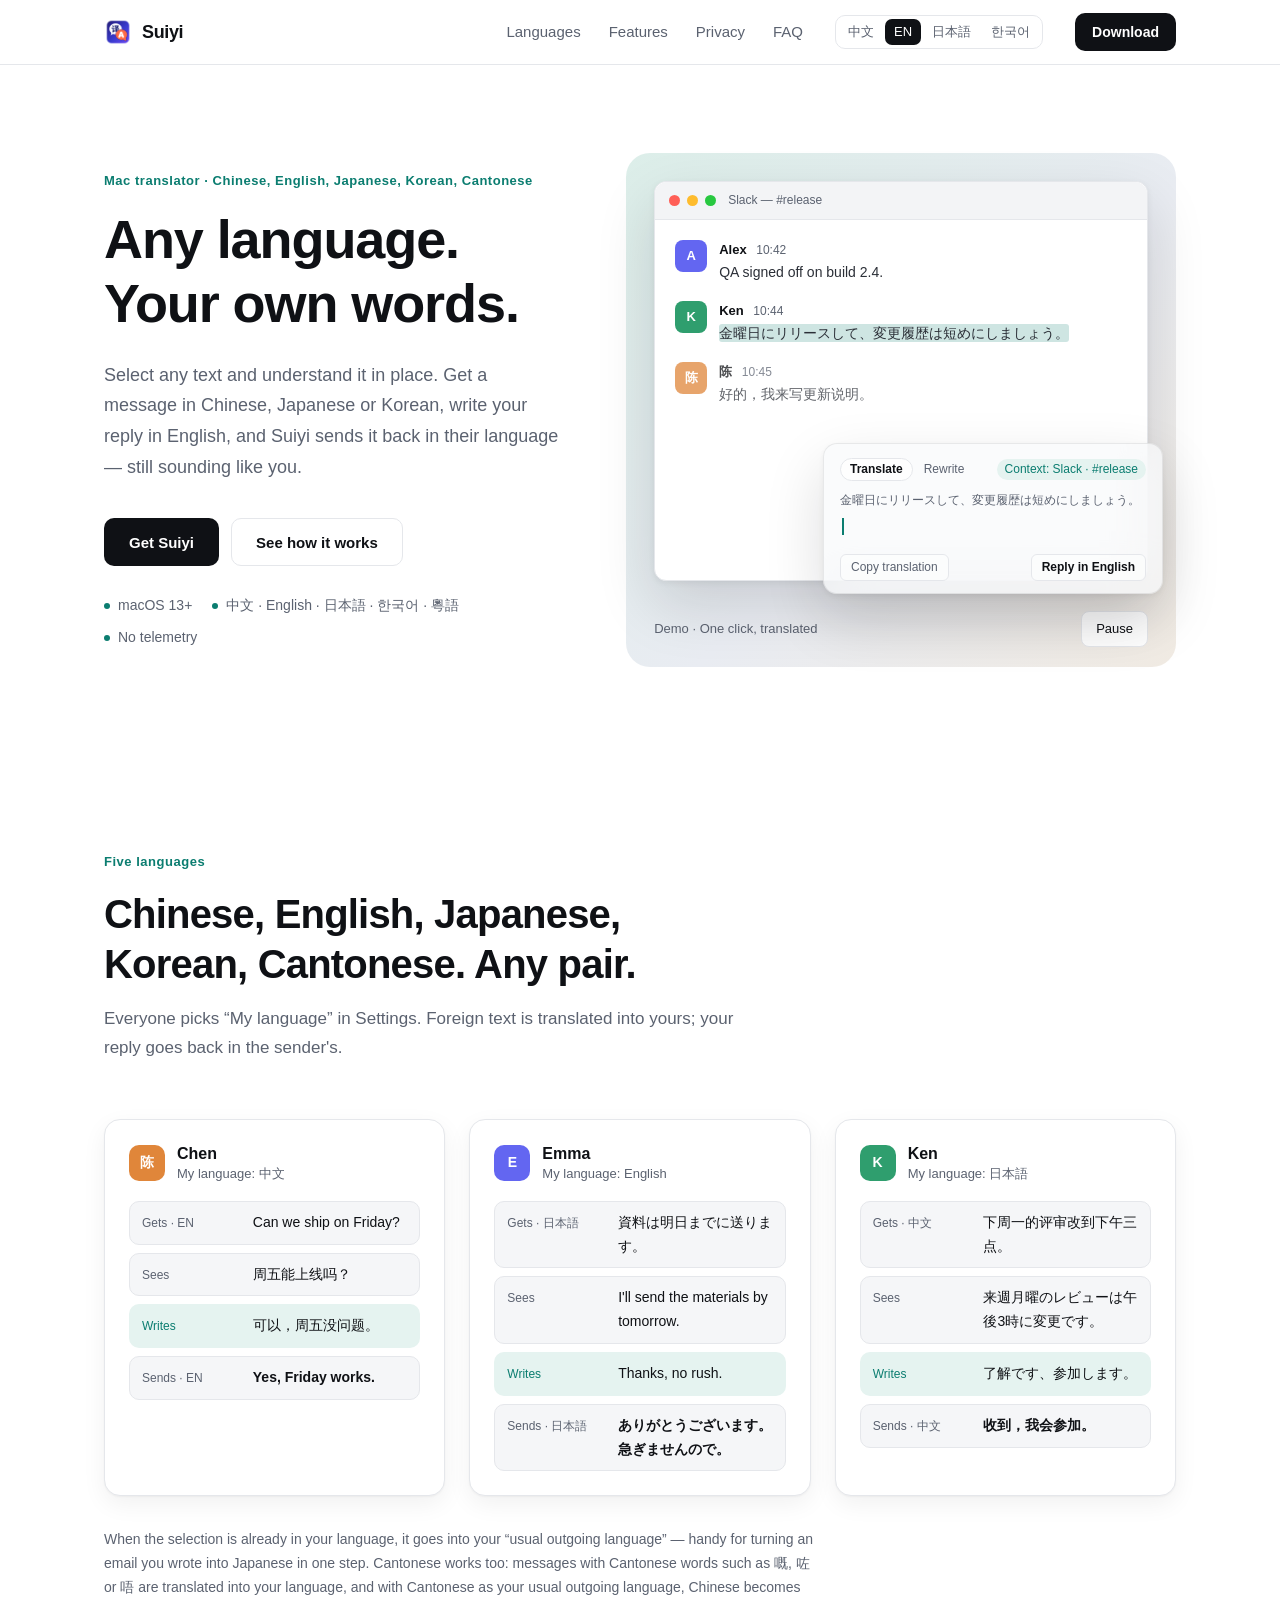
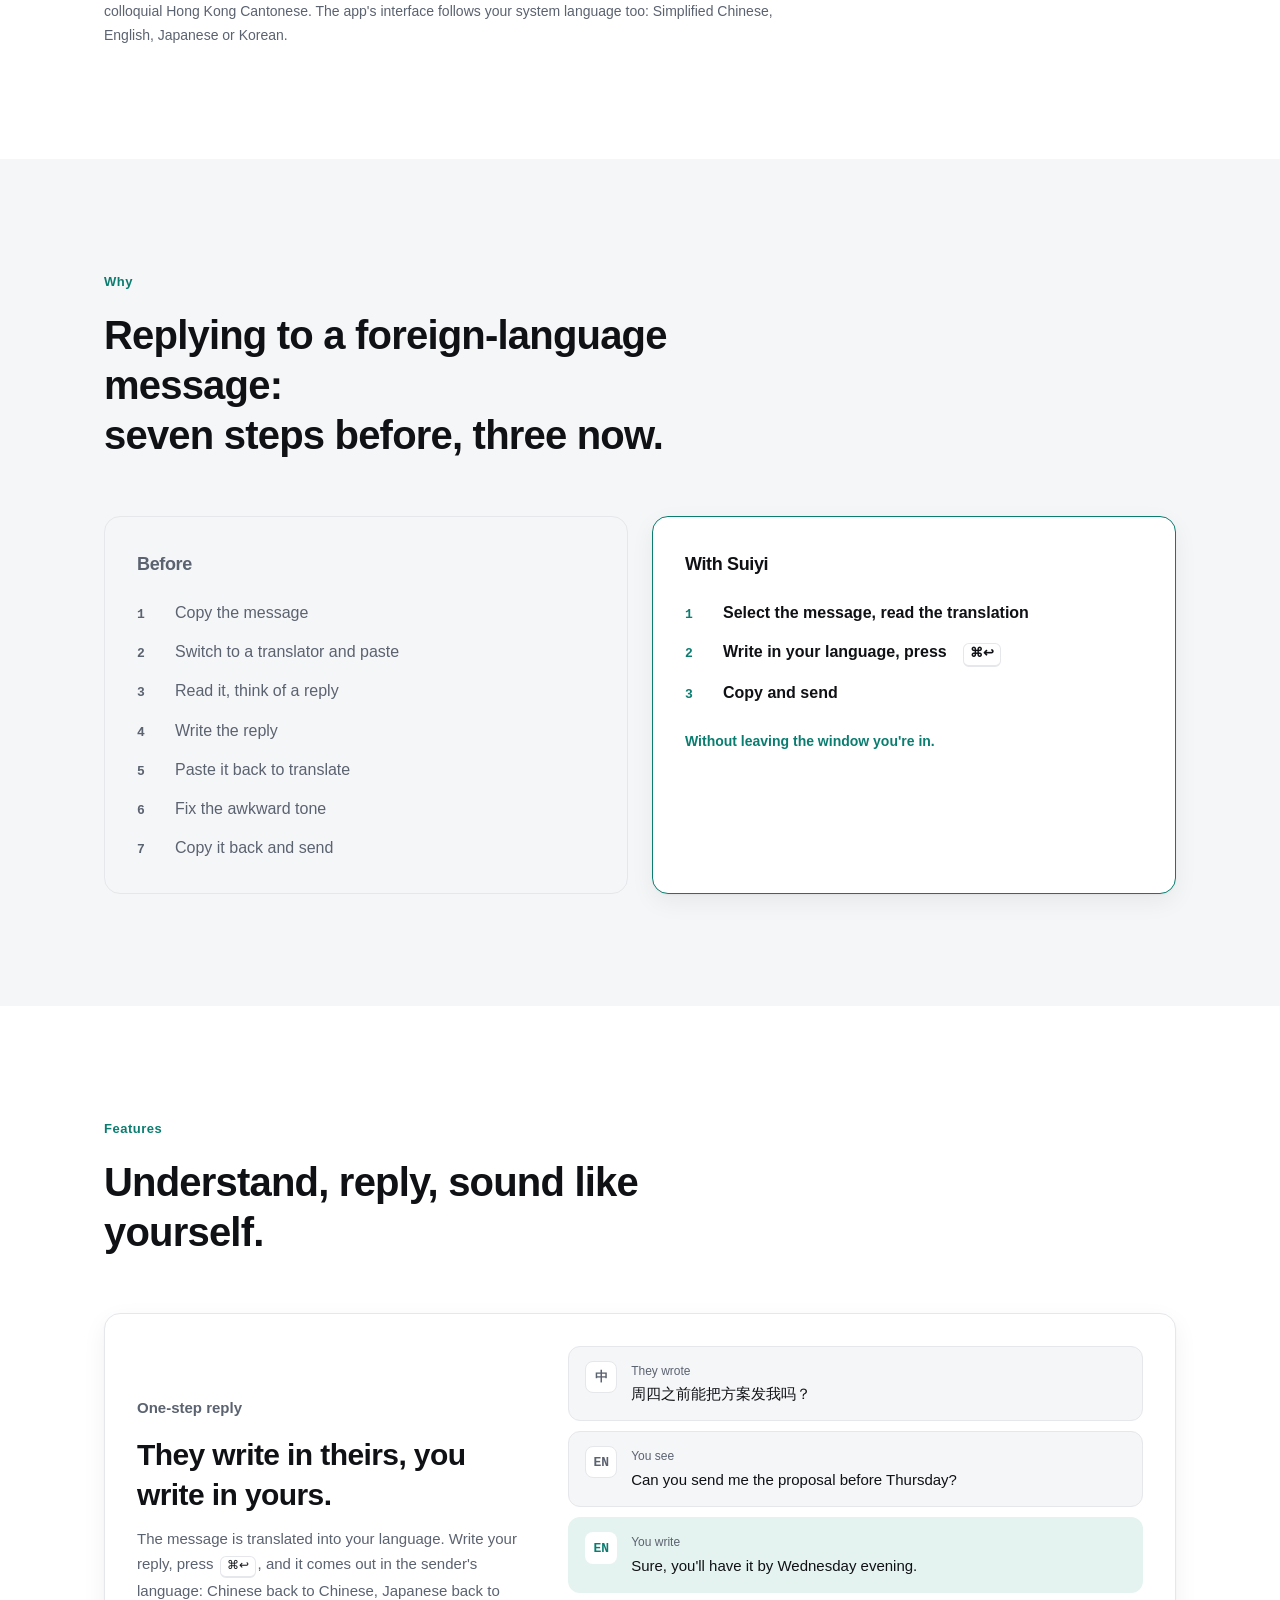
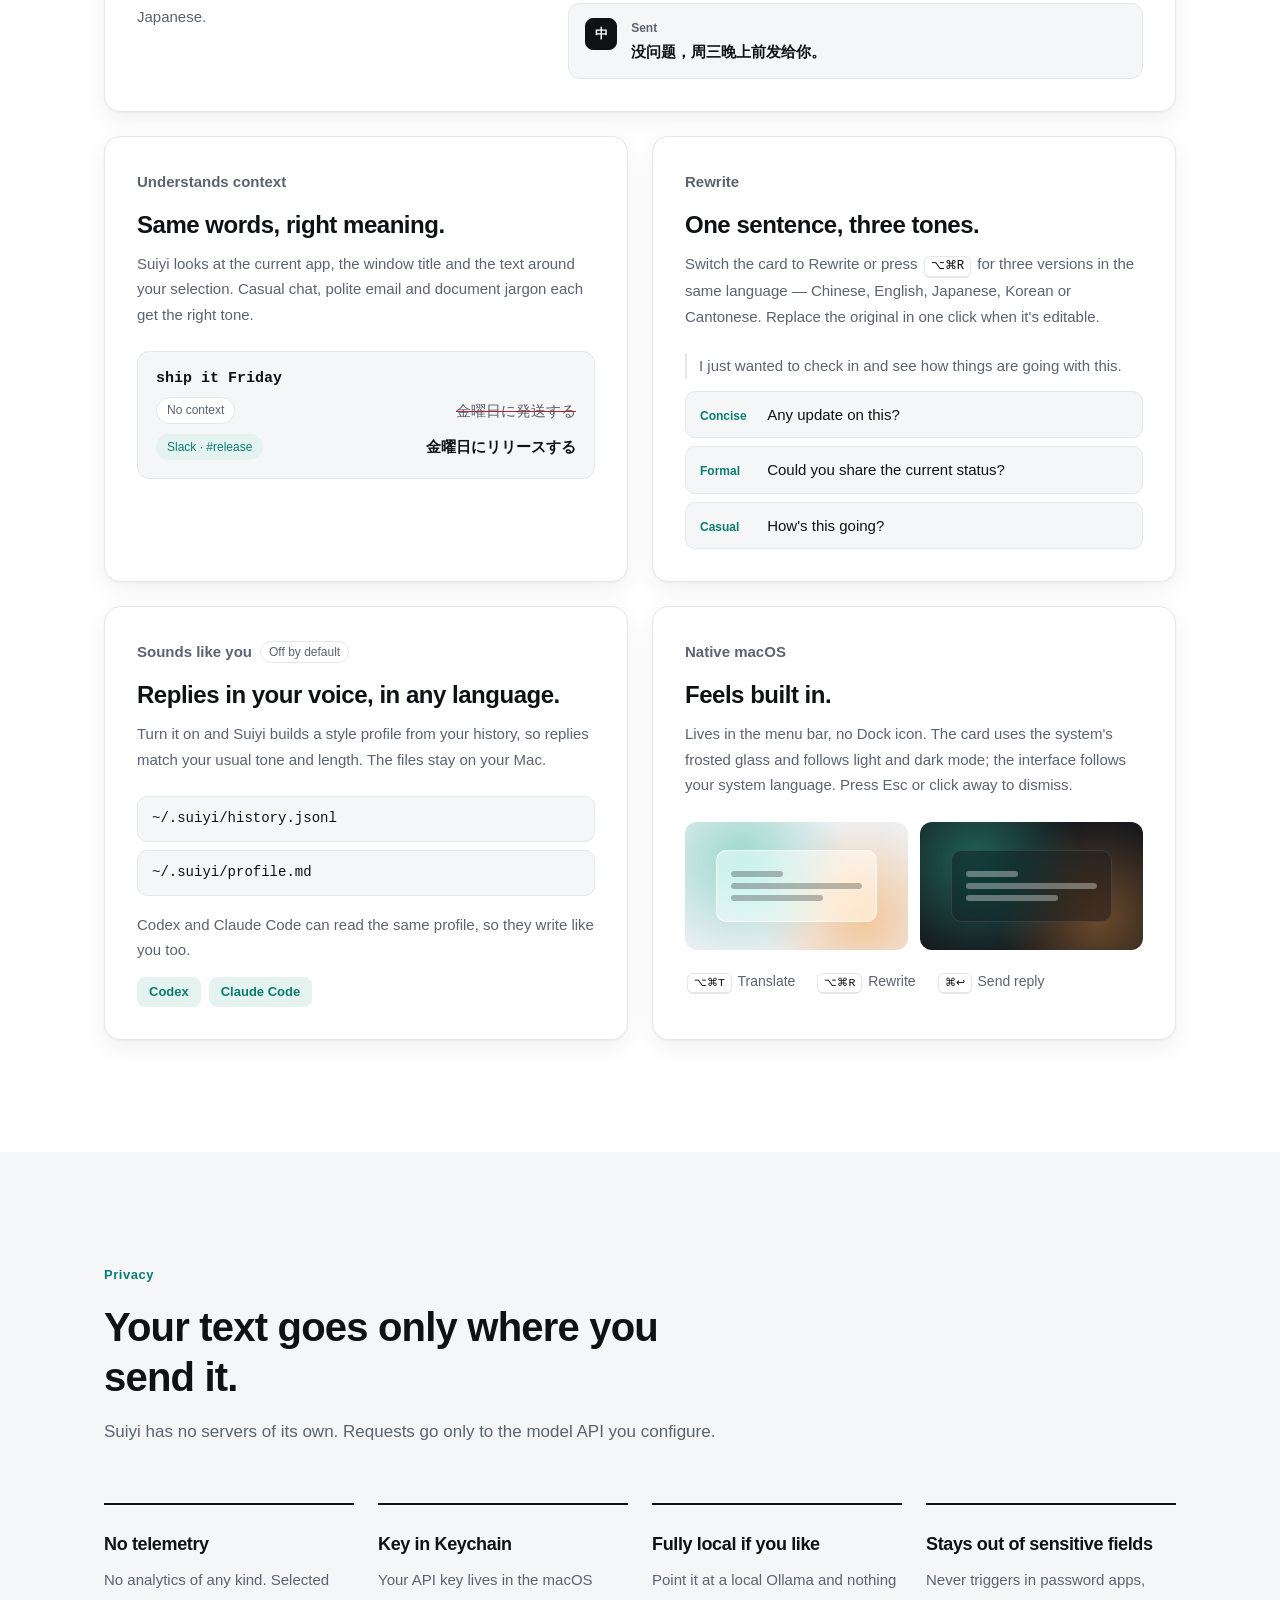
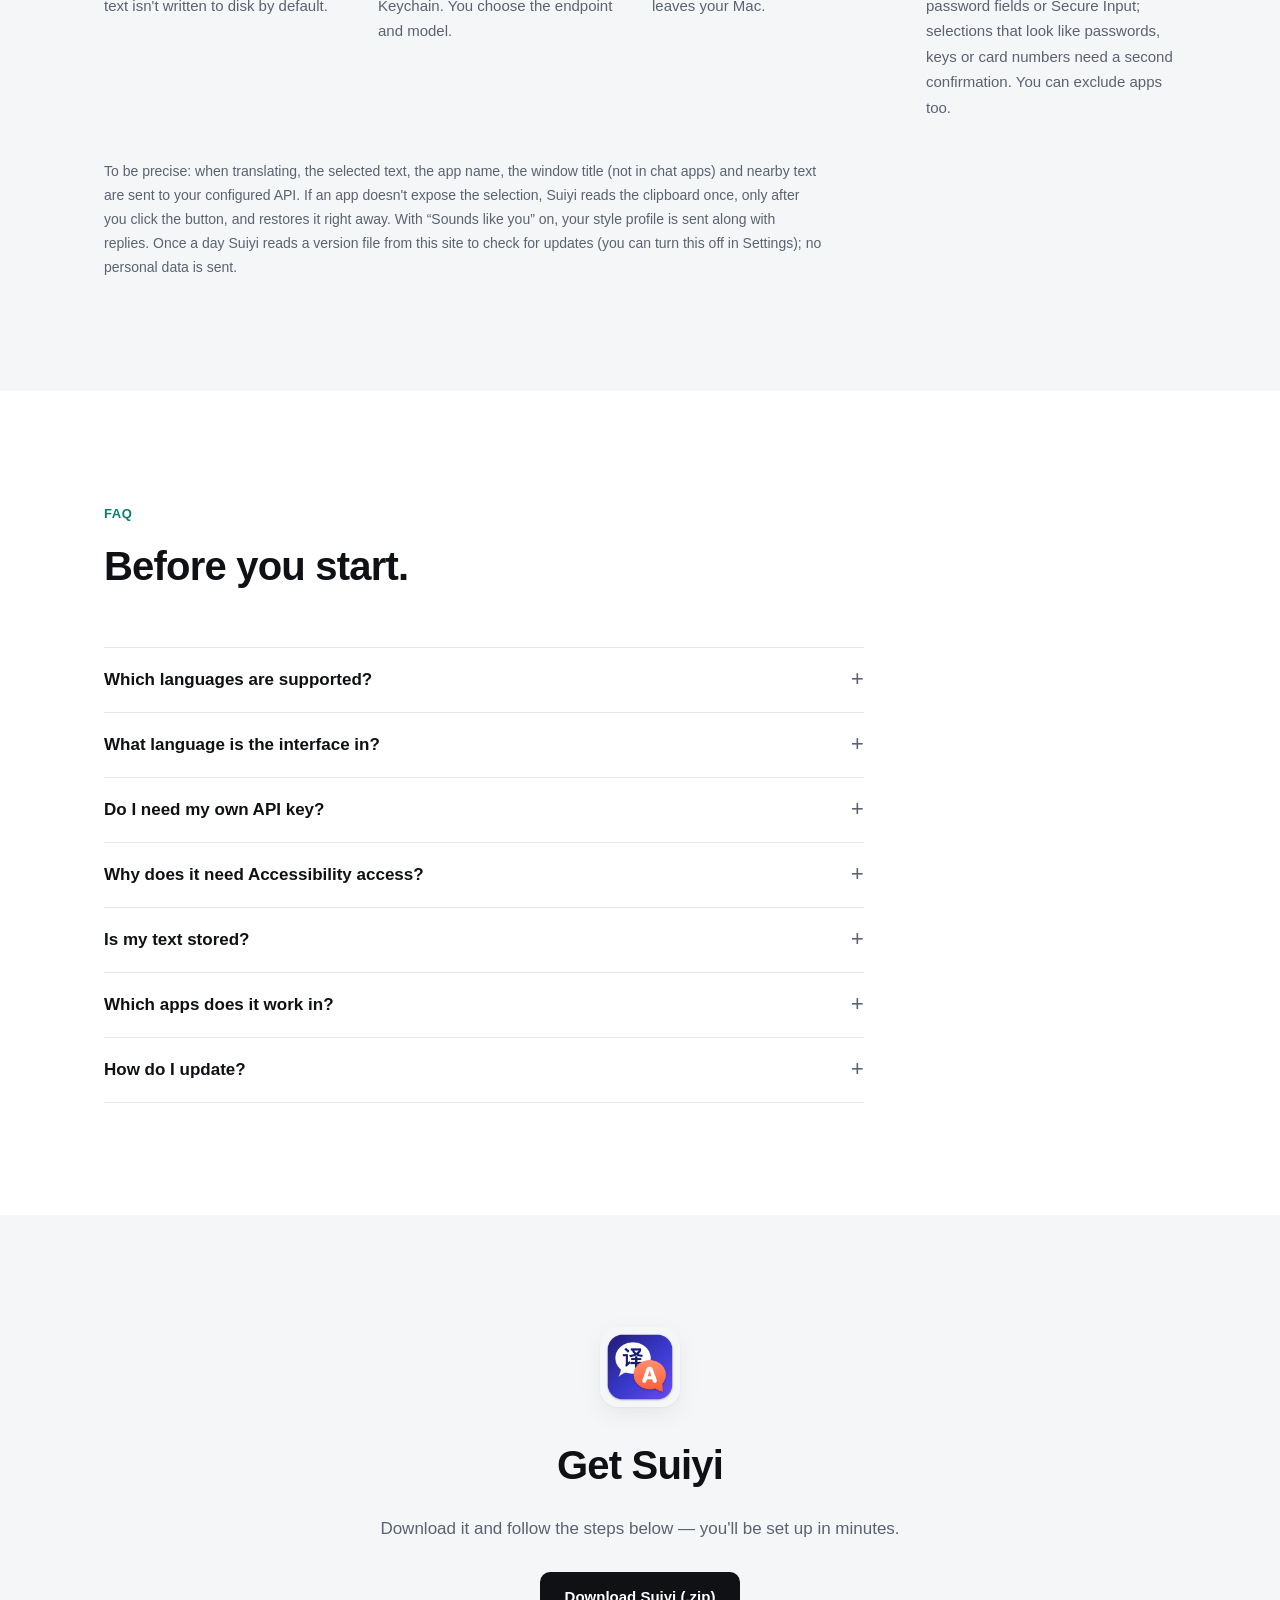
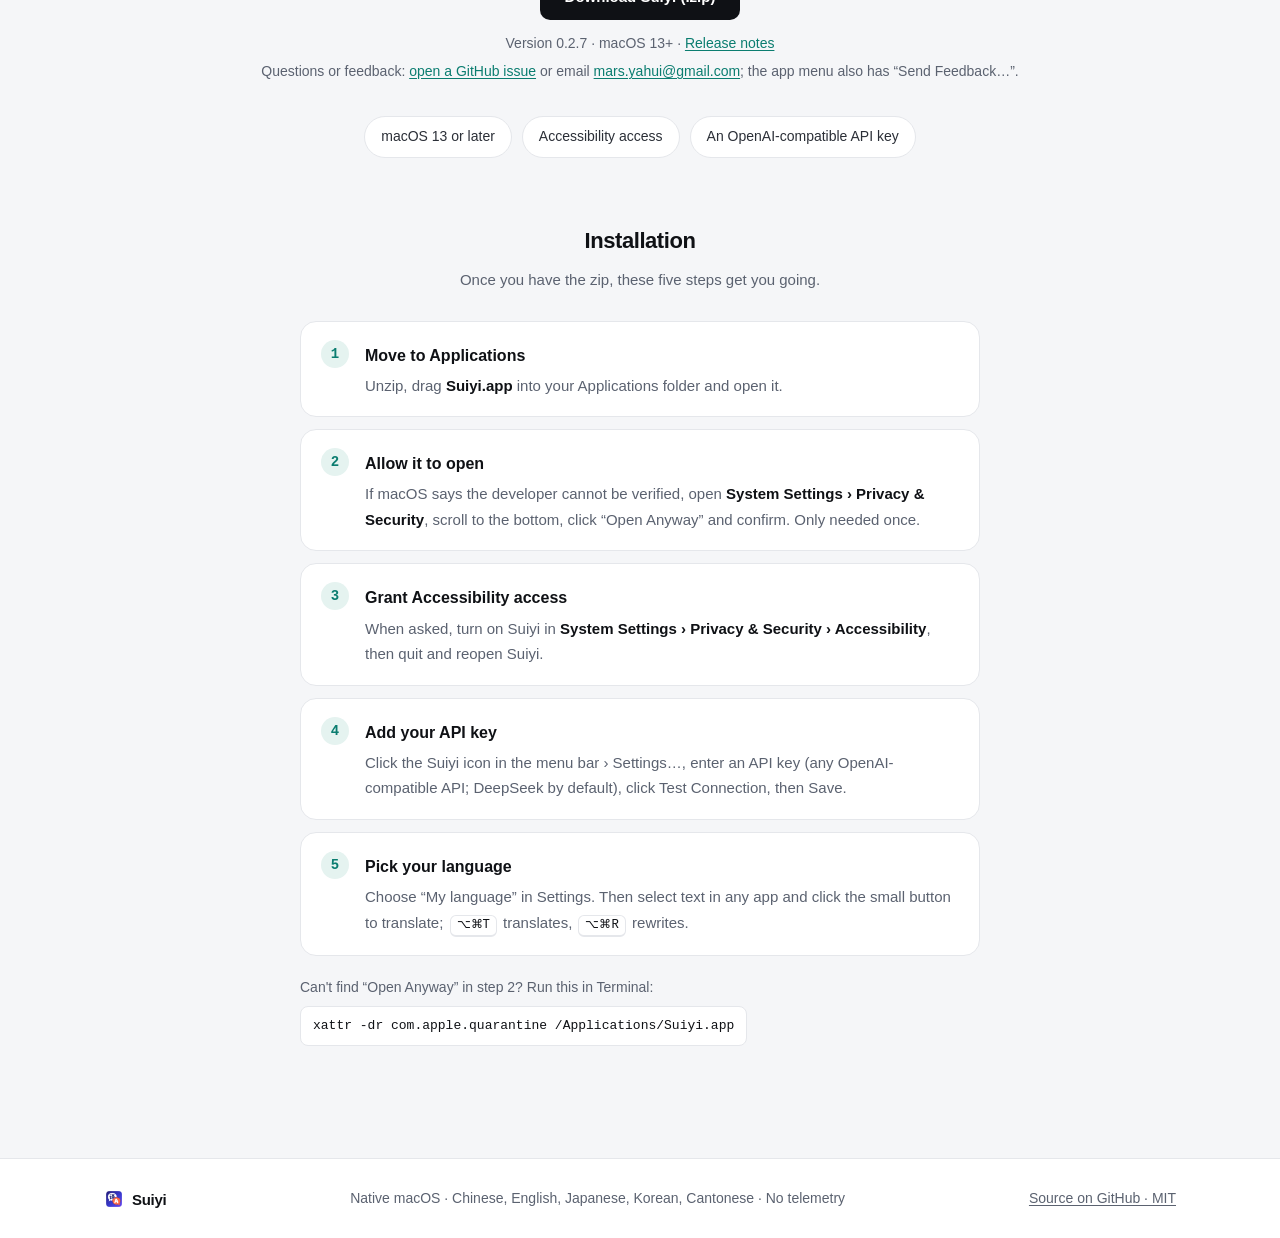
==== commit 412441da: "官网加源码链接、结构化数据、llms.txt 和 sitemap" ====
--- a/index.html
+++ b/index.html
@@ -33,6 +33,34 @@
   <link rel="icon" type="image/png" href="assets/favicon-64.png">
   <link rel="apple-touch-icon" href="assets/apple-touch-icon.png">
   <link rel="stylesheet" href="styles.css">
+  <script type="application/ld+json">
+{
+    "@context": "https://schema.org",
+    "@type": "SoftwareApplication",
+    "name": "随译 Suiyi",
+    "alternateName": [
+      "随译",
+      "Suiyi"
+    ],
+    "applicationCategory": "UtilitiesApplication",
+    "operatingSystem": "macOS 13 or later",
+    "description": "Mac 菜单栏划词翻译工具。中文、英文、日文、韩文、粤语任意两两互译；选中文字就地翻译，用母语写回复再译回对方的语言。免费开源，使用你自己的模型 API Key，无遥测。",
+    "url": "https://mars16881688.github.io/fanyi-site/",
+    "inLanguage": "zh-CN",
+    "image": "https://mars16881688.github.io/fanyi-site/assets/icon-512.png",
+    "downloadUrl": "https://github.com/mars16881688/fanyi-site/releases/latest",
+    "license": "https://opensource.org/licenses/MIT",
+    "isAccessibleForFree": true,
+    "offers": {
+      "@type": "Offer",
+      "price": "0",
+      "priceCurrency": "USD"
+    },
+    "sameAs": [
+      "https://github.com/mars16881688/fanyi"
+    ]
+  }
+  </script>
   <script src="main.js" defer></script>
 </head>
 <body>
@@ -368,6 +396,7 @@
     <div class="container footer-inner">
       <span class="brand brand-sm"><img src="assets/favicon-64.png" width="20" height="20" alt="">随译</span>
       <span>原生 macOS · 中英日韩粤互译 · 无遥测</span>
+      <a class="footer-link" href="https://github.com/mars16881688/fanyi">GitHub 源码 · MIT 开源</a>
     </div>
   </footer>
 </body>
--- a/styles.css
+++ b/styles.css
@@ -385,6 +385,8 @@
 .footer-inner { display: flex; justify-content: space-between; align-items: center; gap: 16px; flex-wrap: wrap; }
 .brand-sm { font-size: 15px; gap: 8px; }
 .brand-sm img { border-radius: 5px; }
+.footer-link { color: var(--muted); text-decoration: underline; text-underline-offset: 2px; }
+.footer-link:hover { color: var(--accent); }
 
 /* ---------- Responsive ---------- */
 @media (max-width: 960px) {
